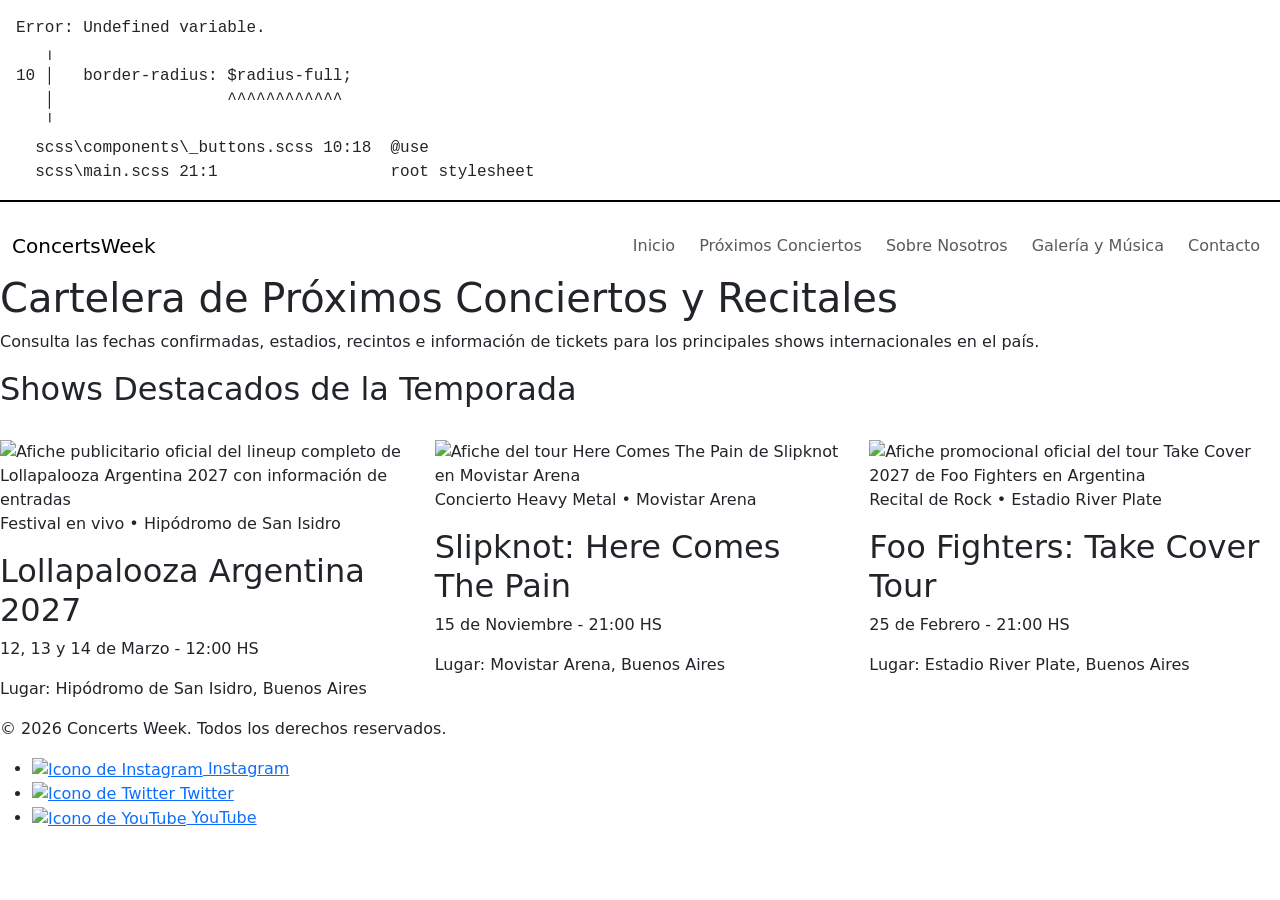
==== pages/conciertos.html @ 6362704b "feat: optimize on-page seo, meta descriptions, image alt tags and wcag accessibility attributes" ====
<!DOCTYPE html>
<html lang="es">

<head>
    <meta charset="UTF-8">
    <meta name="viewport" content="width=device-width, initial-scale=1.0">
    <!-- SEO On-Page: Title específico para la sección de cartelera -->
    <title>Próximos Conciertos y Cartelera de Recitales | Concerts Week</title>
    <!-- SEO On-Page: Meta Description -->
    <meta name="description"
        content="Explora la cartelera completa de próximos conciertos en Argentina. Encuentra información sobre Lollapalooza 2027, Slipknot en Movistar Arena y Foo Fighters en River Plate.">
    <meta name="robots" content="index, follow">
    <!-- Google Fonts -->
    <link rel="preconnect" href="https://fonts.googleapis.com">
    <link rel="preconnect" href="https://fonts.gstatic.com" crossorigin>
    <link
        href="https://fonts.googleapis.com/css2?family=Inter:wght@300;400;500;600&family=Outfit:wght@600;700;800&display=swap"
        rel="stylesheet">
    <!-- Bootstrap 5 CSS CDN -->
    <link href="https://cdn.jsdelivr.net/npm/bootstrap@5.3.3/dist/css/bootstrap.min.css" rel="stylesheet"
        integrity="sha384-QWTKZyjpPEjISv5WaRU9OFeRpok6YctnYmDr5pNlyT2bRjXh0JMhjY6hW+ALEwIH" crossorigin="anonymous">
    <!-- AOS Animation Library CDN -->
    <link href="https://unpkg.com/aos@2.3.1/dist/aos.css" rel="stylesheet">
    <!-- Estilos CSS Compilados desde SCSS -->
    <link rel="stylesheet" href="../styles/styles.css">
</head>

<body>

    <header>
        <nav class="navbar navbar-expand-lg navbar-custom sticky-top" aria-label="Navegación principal del sitio">
            <div class="container-fluid max-w-7xl">
                <a class="navbar-brand brand-title" href="../index.html" aria-label="Concerts Week - Ir a inicio">
                    Concerts<span class="brand-accent">Week</span>
                </a>
                <button class="navbar-toggler" type="button" data-bs-toggle="collapse" data-bs-target="#navbarMain"
                    aria-controls="navbarMain" aria-expanded="false" aria-label="Abrir menú de navegación">
                    <span class="navbar-toggler-icon"></span>
                </button>
                <div class="collapse navbar-collapse" id="navbarMain">
                    <ul class="navbar-nav ms-auto mb-2 mb-lg-0 gap-2">
                        <li class="nav-item"><a class="nav-link" href="../index.html">Inicio</a></li>
                        <li class="nav-item"><a class="nav-link active-page" href="conciertos.html"
                                aria-current="page">Próximos Conciertos</a></li>
                        <li class="nav-item"><a class="nav-link" href="nosotros.html">Sobre Nosotros</a></li>
                        <li class="nav-item"><a class="nav-link" href="galeria.html">Galería y Música</a></li>
                        <li class="nav-item"><a class="nav-link" href="contacto.html">Contacto</a></li>
                    </ul>
                </div>
            </div>
        </nav>
    </header>

    <main class="main-content">
        <!-- ÚNICO H1 DEL ARCHIVO -->
        <section class="content-section" data-aos="fade-down" data-aos-duration="800">
            <article>
                <h1>Cartelera de Próximos Conciertos y Recitales</h1>
                <p>Consulta las fechas confirmadas, estadios, recintos e información de tickets para los principales
                    shows internacionales en el país.</p>
            </article>
        </section>

        <!-- AFICHES VERTICALES ACCESIBLES EN GRILLA RESPONSIVA -->
        <section class="content-section" data-aos="fade-up" data-aos-duration="800">
            <h2>Shows Destacados de la Temporada</h2>

            <section class="row g-4 mt-1" aria-label="Lista de conciertos destacados">
                <!-- TARJETA 1: LOLLAPALOOZA -->
                <article class="col-12 col-md-4">
                    <section class="card-interactive">
                        <figure class="concert-card-figure">
                            <img src="https://cdn.getcrowder.com/images/9fdb7cf6-443b-4959-95df-837d891ef0a8-banners-lineuplolla27-dfaalineup-640x640-1.jpg#afiche-lollapalooza-lineup-oficial.jpg"
                                referrerpolicy="no-referrer"
                                alt="Afiche publicitario oficial del lineup completo de Lollapalooza Argentina 2027 con información de entradas"
                                class="concert-card-image">
                            <figcaption class="concert-card-caption">Festival en vivo • Hipódromo de San Isidro
                            </figcaption>
                        </figure>
                        <h2>Lollapalooza Argentina 2027</h2>
                        <p class="concert-info">12, 13 y 14 de Marzo - 12:00 HS</p>
                        <p>Lugar: Hipódromo de San Isidro, Buenos Aires</p>
                    </section>
                </article>

                <!-- TARJETA 2: SLIPKNOT -->
                <article class="col-12 col-md-4">
                    <section class="card-interactive">
                        <figure class="concert-card-figure">
                            <img src="https://images.unsplash.com/photo-1516450360452-9312f5e86fc7?w=800#afiche-slipknot-here-comes-the-pain.jpg"
                                alt="Afiche del tour Here Comes The Pain de Slipknot en Movistar Arena"
                                class="concert-card-image">
                            <figcaption class="concert-card-caption">Concierto Heavy Metal • Movistar Arena</figcaption>
                        </figure>
                        <h2>Slipknot: Here Comes The Pain</h2>
                        <p class="concert-info">15 de Noviembre - 21:00 HS</p>
                        <p>Lugar: Movistar Arena, Buenos Aires</p>
                    </section>
                </article>

                <!-- TARJETA 3: FOO FIGHTERS -->
                <article class="col-12 col-md-4">
                    <section class="card-interactive">
                        <figure class="concert-card-figure">
                            <img src="https://images.unsplash.com/photo-1470225620780-dba8ba36b745?w=800#afiche-foo-fighters-take-cover-tour.jpg"
                                alt="Afiche promocional oficial del tour Take Cover 2027 de Foo Fighters en Argentina"
                                class="concert-card-image">
                            <figcaption class="concert-card-caption">Recital de Rock • Estadio River Plate</figcaption>
                        </figure>
                        <h2>Foo Fighters: Take Cover Tour</h2>
                        <p class="concert-info">25 de Febrero - 21:00 HS</p>
                        <p>Lugar: Estadio River Plate, Buenos Aires</p>
                    </section>
                </article>
            </section>
        </section>
    </main>

    <footer class="main-footer">
        <p>&copy; 2026 Concerts Week. Todos los derechos reservados.</p>
        <nav class="footer-nav" aria-label="Enlaces a redes sociales oficiales">
            <ul class="footer-list">
                <li>
                    <a href="https://instagram.com" target="_blank" rel="noopener noreferrer" class="social-link"
                        aria-label="Ir al perfil de Instagram de Concerts Week">
                        <img src="https://cdn-icons-png.flaticon.com/512/174/174855.png" alt="Icono de Instagram"
                            class="social-icon">
                        Instagram
                    </a>
                </li>
                <li>
                    <a href="https://twitter.com" target="_blank" rel="noopener noreferrer" class="social-link"
                        aria-label="Ir a la cuenta de Twitter de Concerts Week">
                        <img src="https://cdn-icons-png.flaticon.com/512/5968/5968958.png" alt="Icono de Twitter"
                            class="social-icon">
                        Twitter
                    </a>
                </li>
                <li>
                    <a href="https://youtube.com" target="_blank" rel="noopener noreferrer" class="social-link"
                        aria-label="Ir al canal de YouTube de Concerts Week">
                        <img src="https://cdn-icons-png.flaticon.com/512/1384/1384060.png" alt="Icono de YouTube"
                            class="social-icon">
                        YouTube
                    </a>
                </li>
            </ul>
        </nav>
    </footer>

    <script src="https://cdn.jsdelivr.net/npm/bootstrap@5.3.3/dist/js/bootstrap.bundle.min.js"
        integrity="sha384-YvpcrYf0tY3lHB60NNkmXc5s9fDVZLESaAA55NDzOxhy9GkcIdslK1eN7N6jIeHz"
        crossorigin="anonymous"></script>
    <script src="https://unpkg.com/aos@2.3.1/dist/aos.js"></script>
    <script>
        AOS.init({ once: true });
    </script>
</body>

</html>
---- styles/styles.css ----
/* Error: Undefined variable.
 *    ,
 * 10 |   border-radius: $radius-full;
 *    |                  ^^^^^^^^^^^^
 *    '
 *   scss\components\_buttons.scss 10:18  @use
 *   scss\main.scss 21:1                  root stylesheet */

body::before {
  font-family: "Source Code Pro", "SF Mono", Monaco, Inconsolata, "Fira Mono",
      "Droid Sans Mono", monospace, monospace;
  white-space: pre;
  display: block;
  padding: 1em;
  margin-bottom: 1em;
  border-bottom: 2px solid black;
  content: "Error: Undefined variable.\a    \2577 \a 10 \2502    border-radius: $radius-full;\d\a    \2502                   ^^^^^^^^^^^^\a    \2575 \a   scss\\components\\_buttons.scss 10:18  @use\a   scss\\main.scss 21:1                  root stylesheet";
}
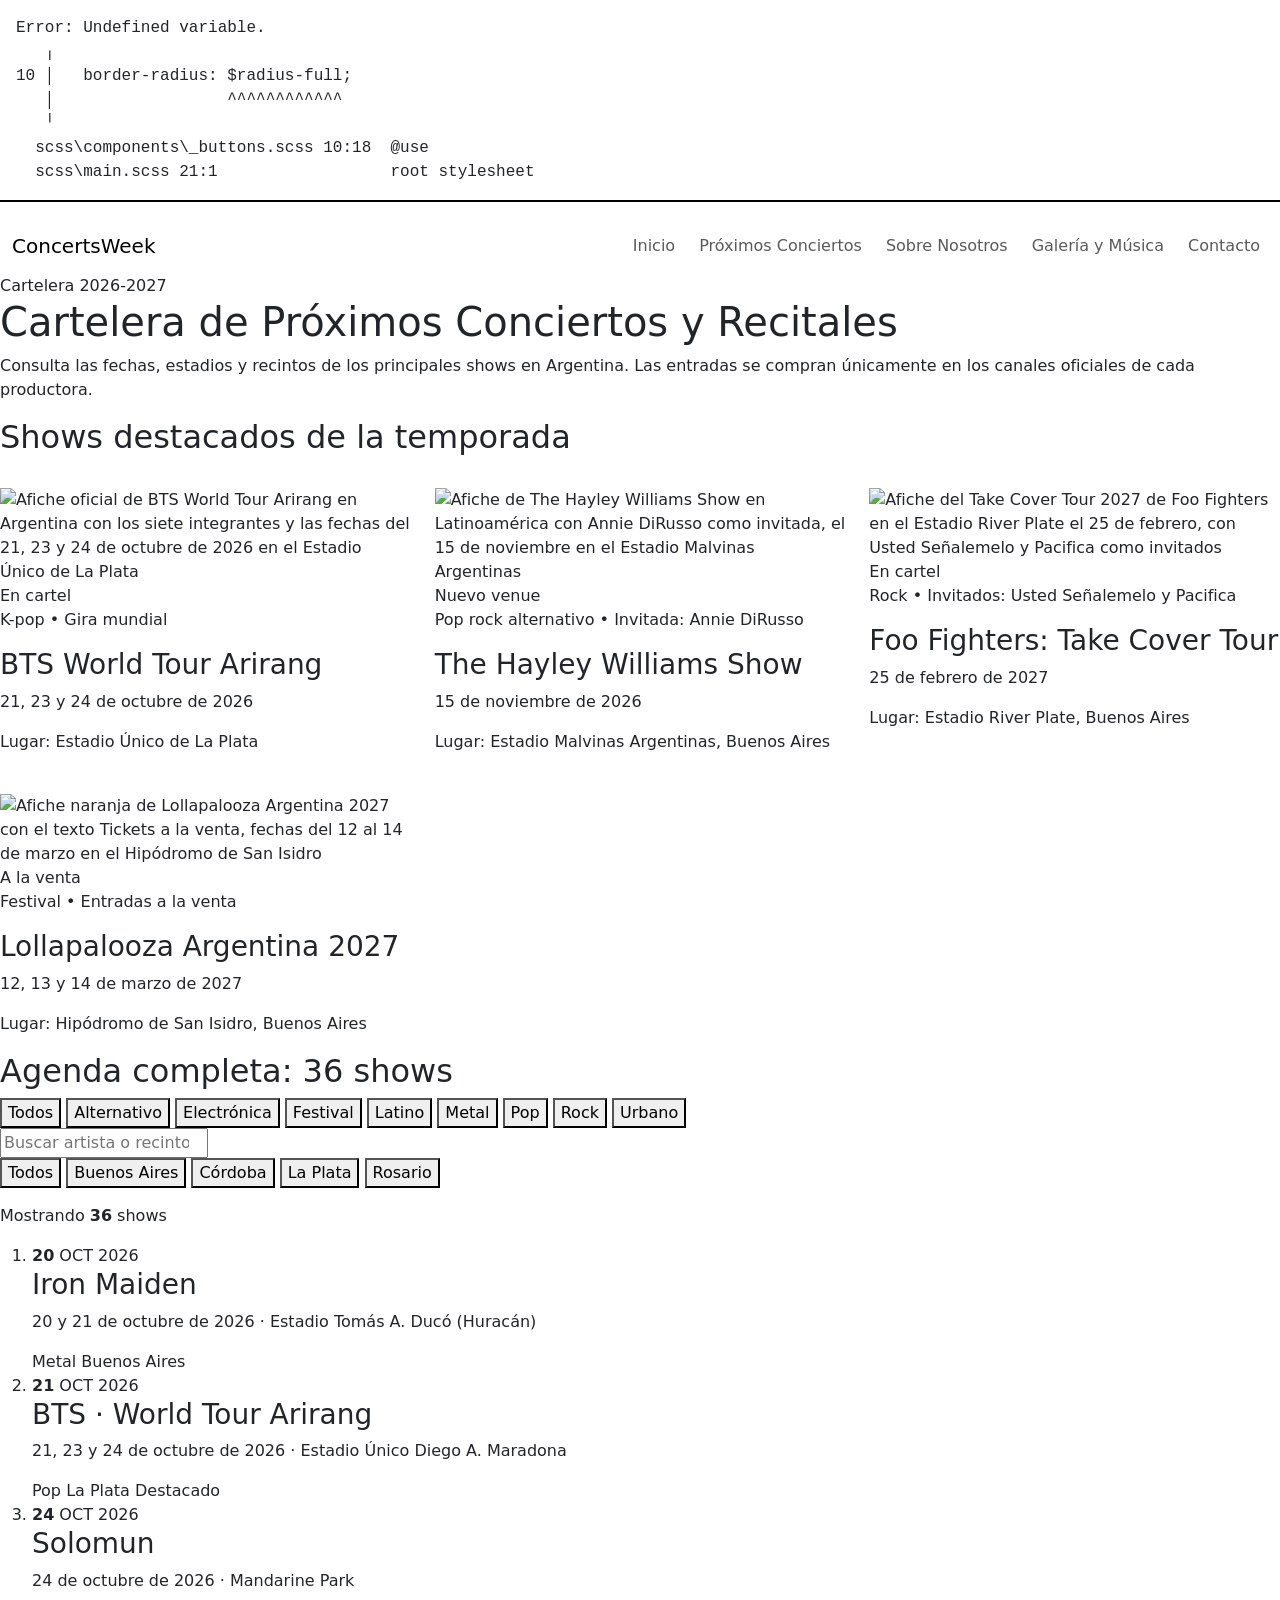
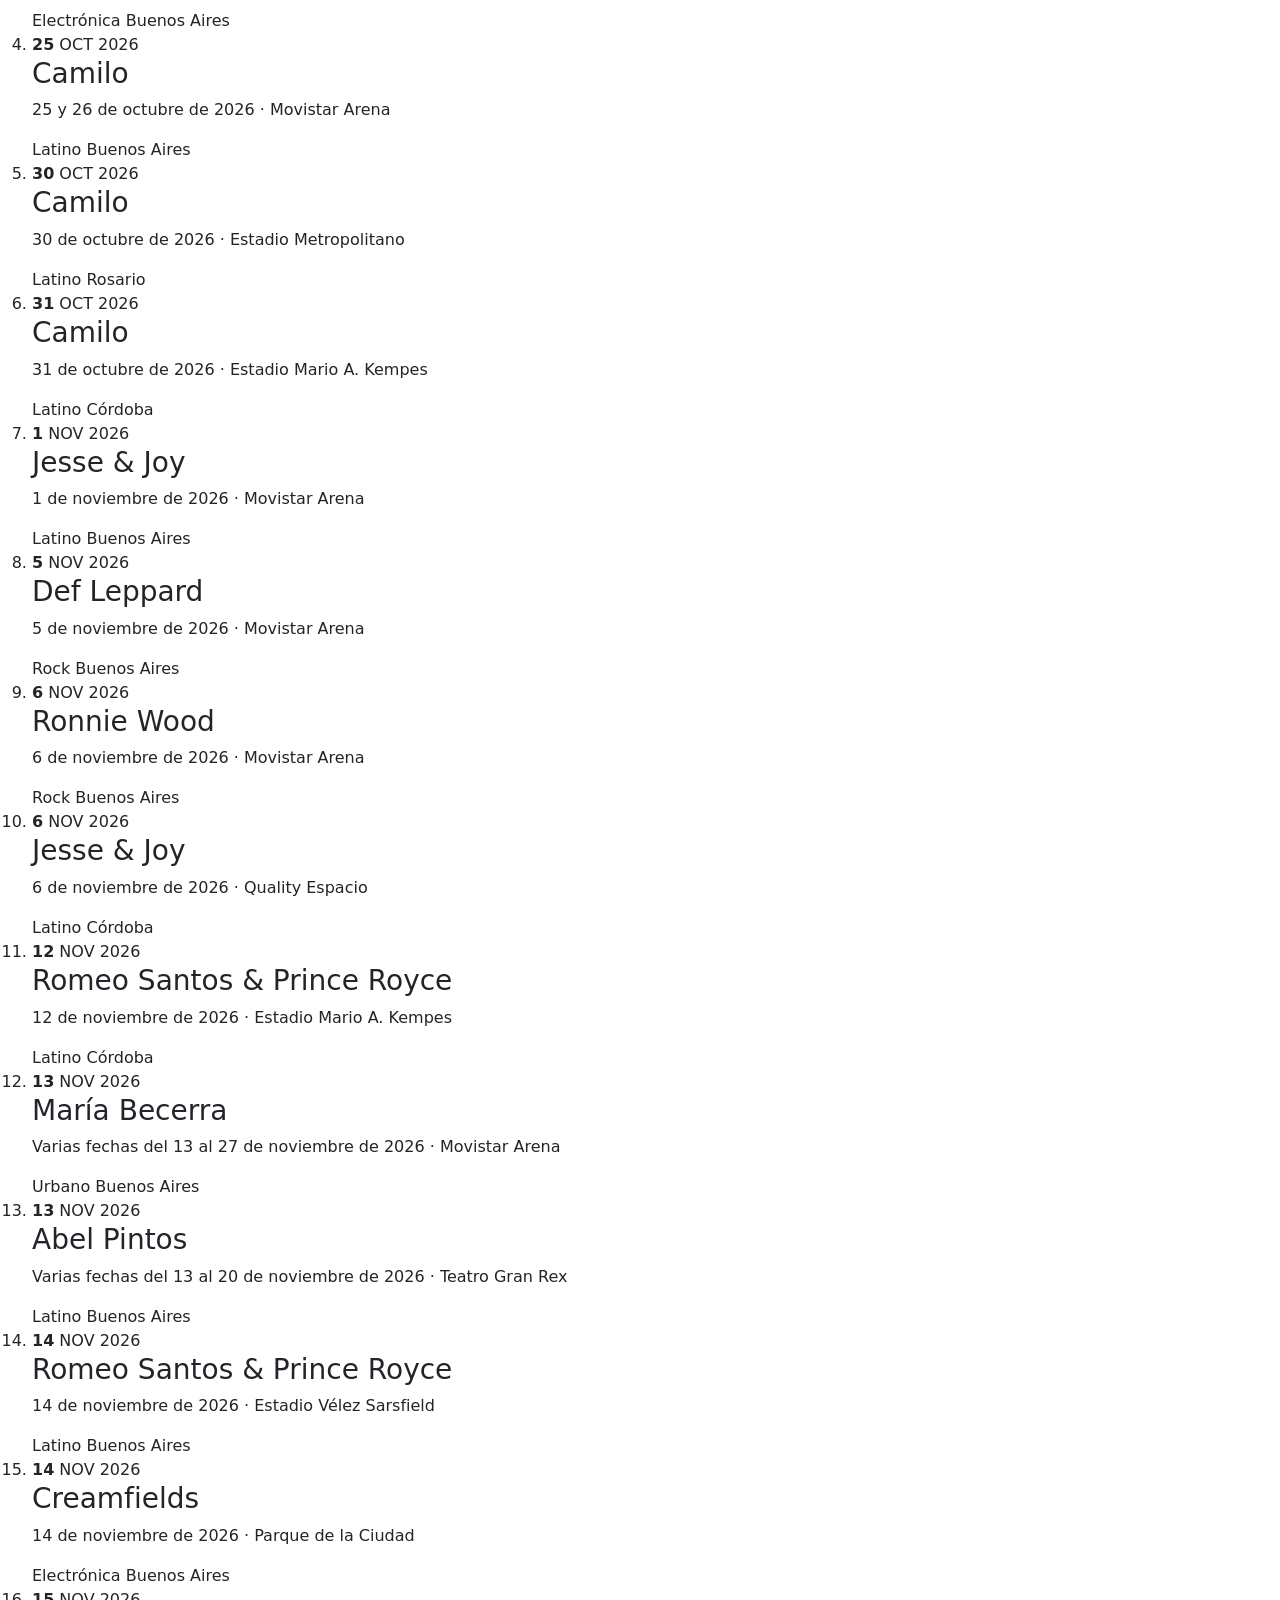
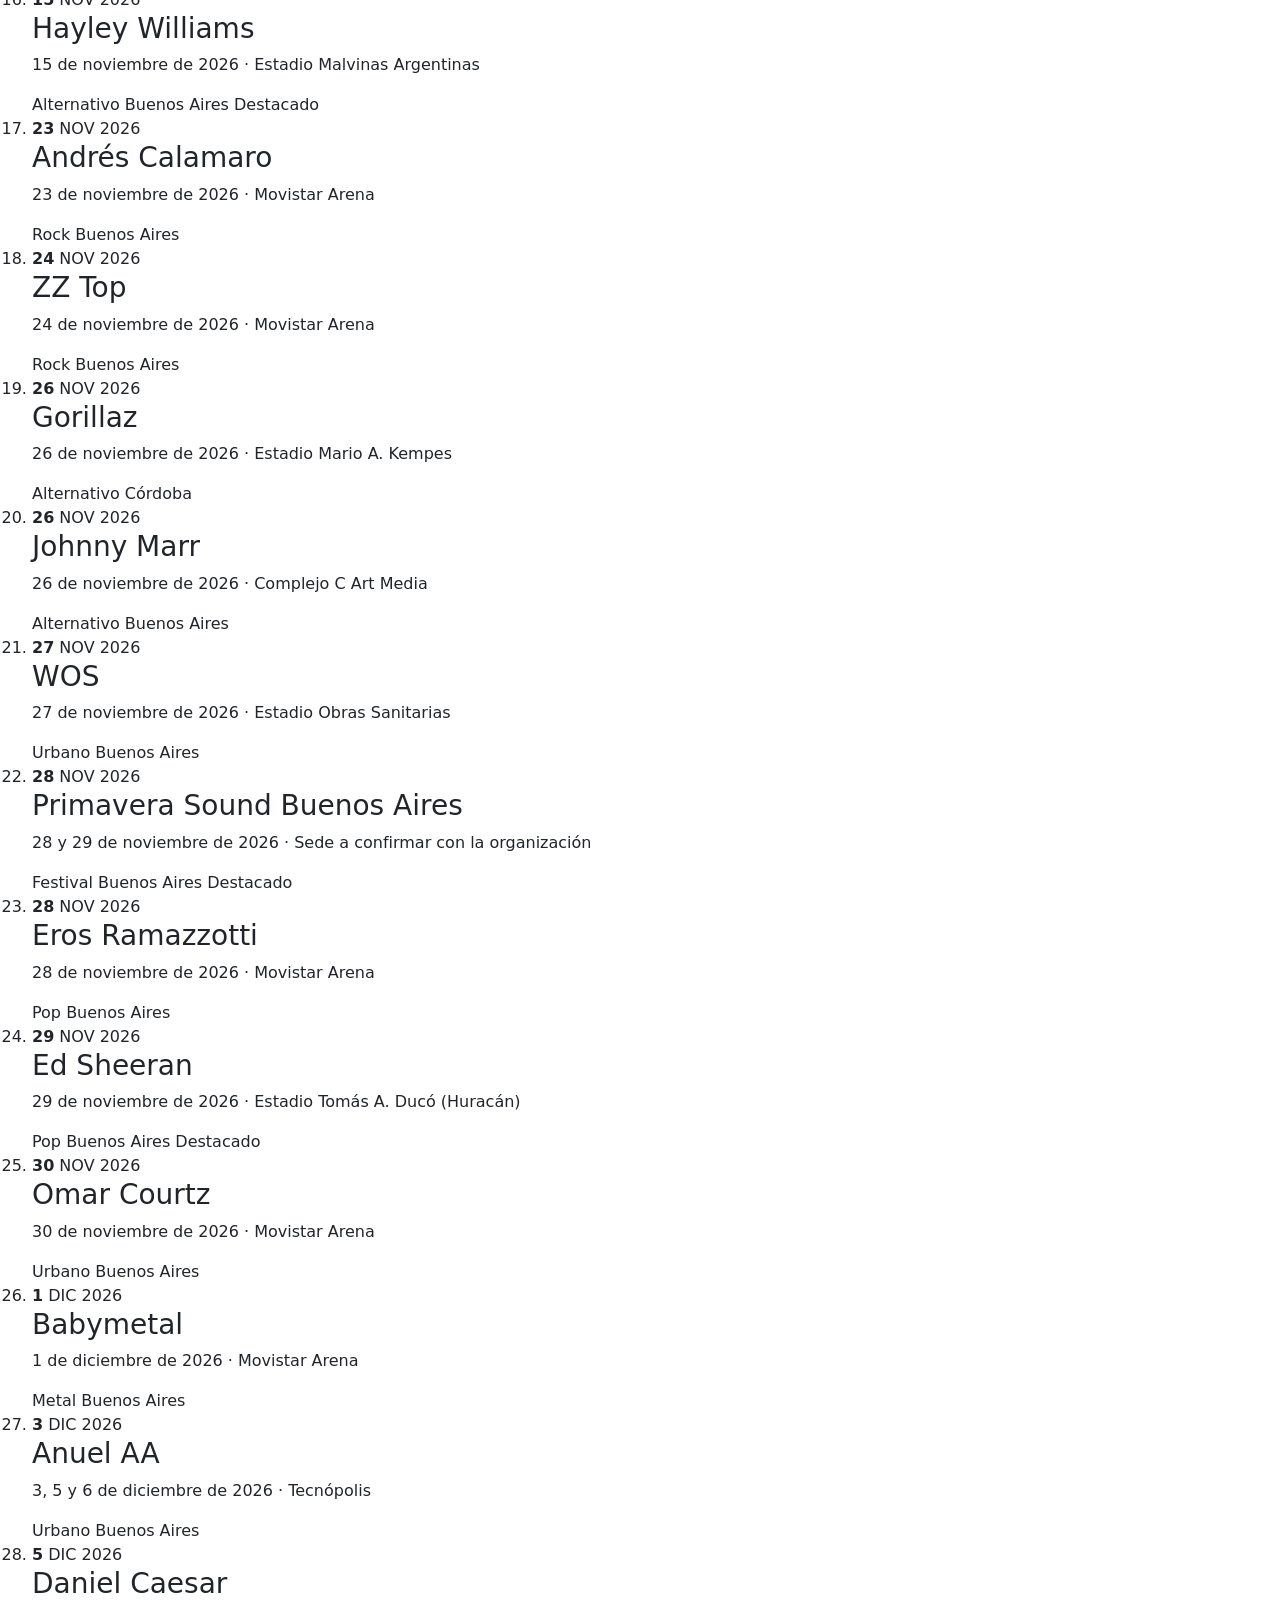
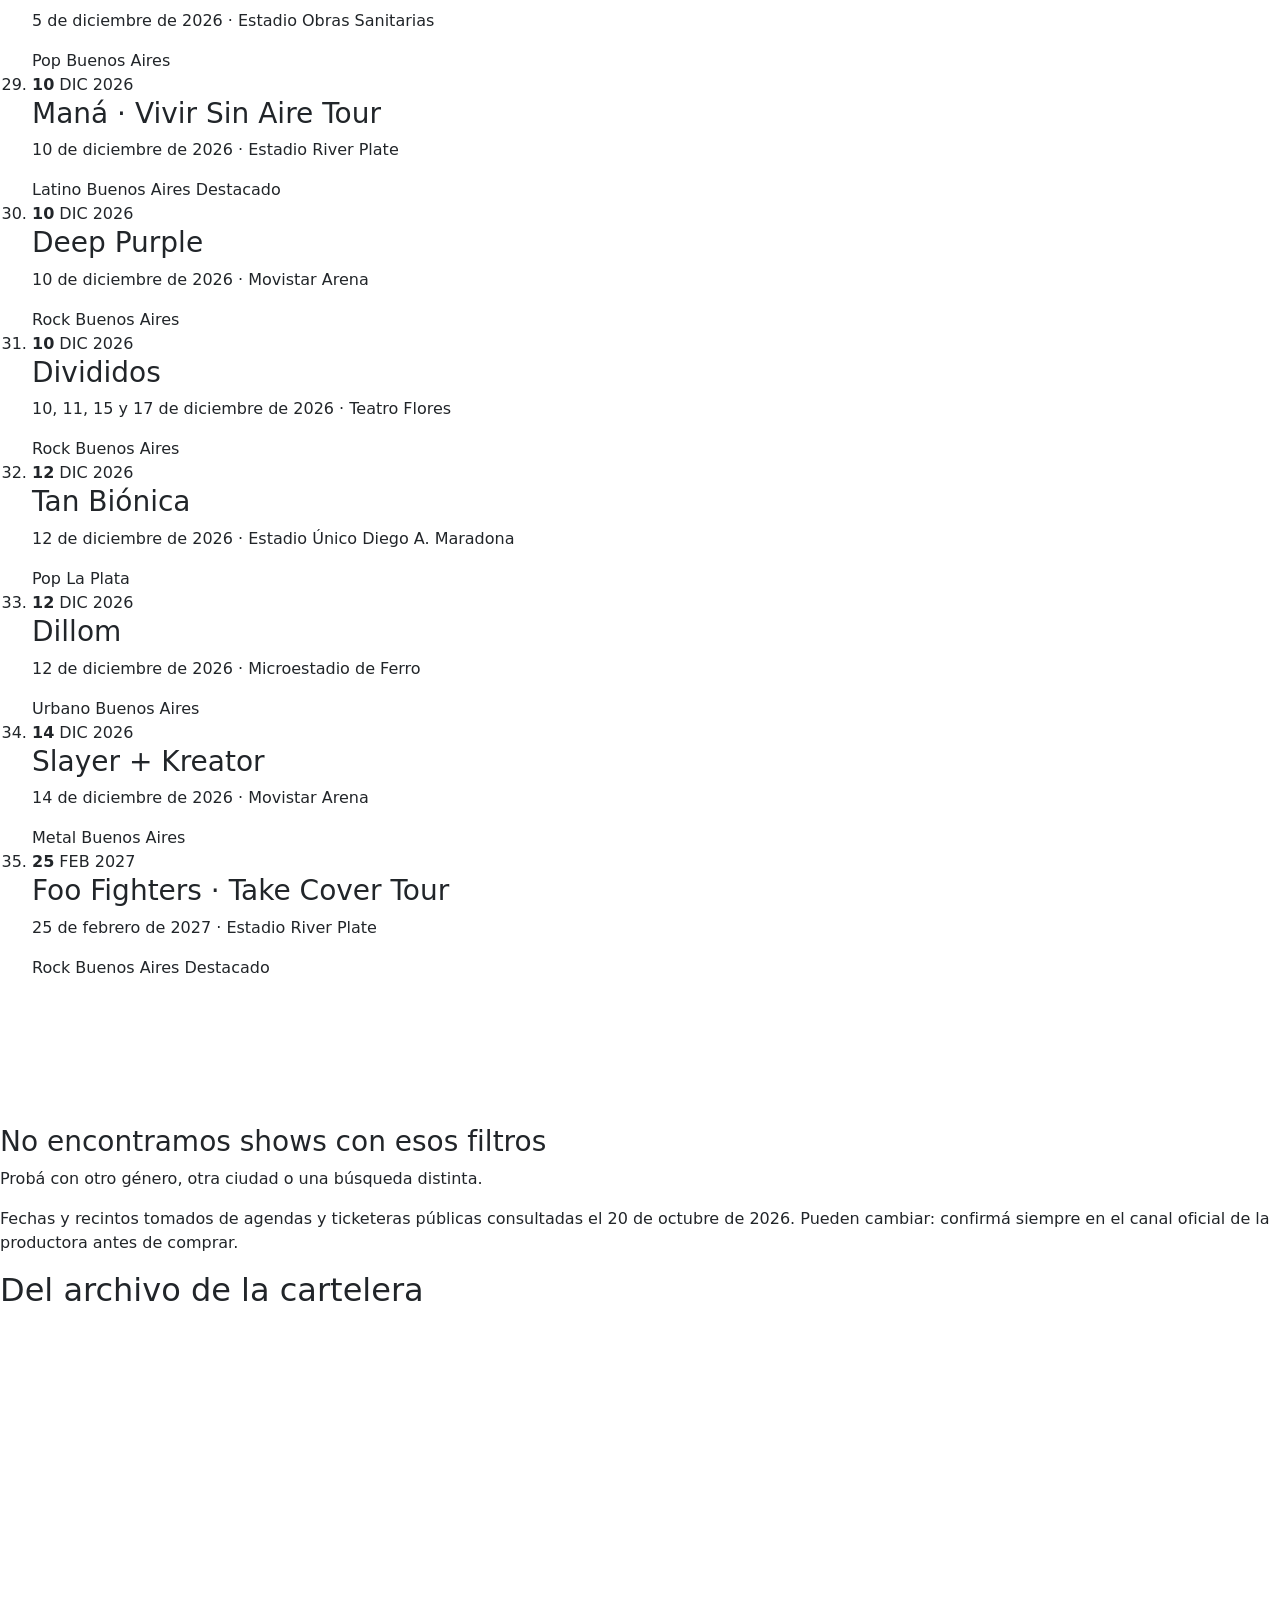
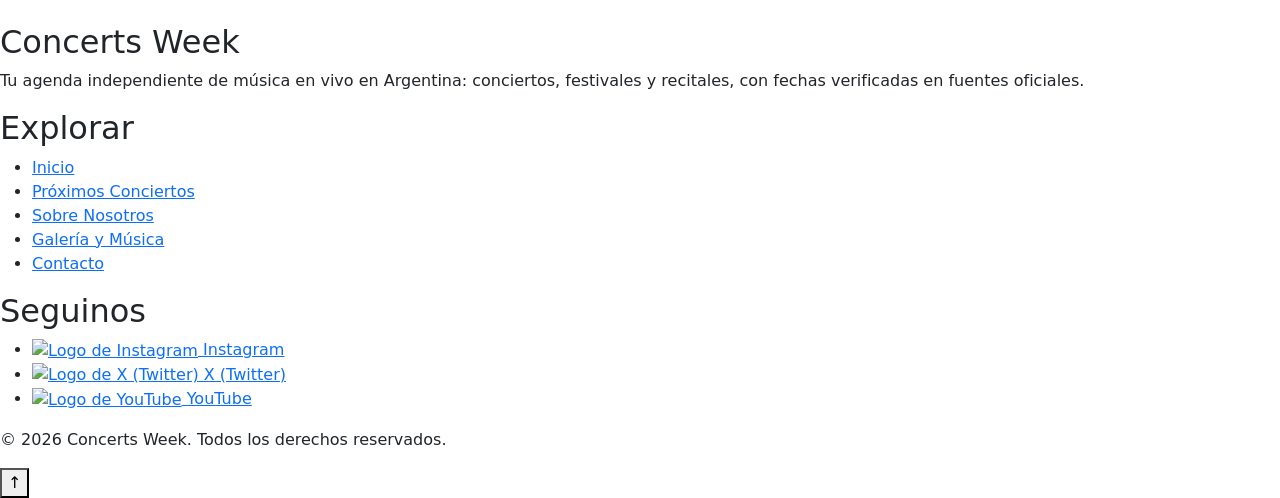
==== commit 497a76a4: "feat: nueva cartelera con 36 shows y filtros, galería por género, sobre nosotros, contacto con sopor" ====
--- a/pages/conciertos.html
+++ b/pages/conciertos.html
@@ -4,157 +4,1286 @@
 <head>
     <meta charset="UTF-8">
     <meta name="viewport" content="width=device-width, initial-scale=1.0">
-    <!-- SEO On-Page: Title específico para la sección de cartelera -->
-    <title>Próximos Conciertos y Cartelera de Recitales | Concerts Week</title>
-    <!-- SEO On-Page: Meta Description -->
-    <meta name="description"
-        content="Explora la cartelera completa de próximos conciertos en Argentina. Encuentra información sobre Lollapalooza 2027, Slipknot en Movistar Arena y Foo Fighters en River Plate.">
+    <!-- SEO on-page: title, description y keywords propios de cada página -->
+    <title>Próximos Conciertos en Argentina 2026-2027 | Concerts Week</title>
+    <meta name="description" content="Agenda con 36 conciertos y festivales en Argentina: Iron Maiden, BTS, Ed Sheeran, Maná, Foo Fighters y Lollapalooza. Filtrá por género y ciudad.">
+    <meta name="keywords" content="próximos conciertos, cartelera Argentina, recitales 2026, conciertos 2027, festivales, estadios, entradas oficiales, Buenos Aires, Córdoba, Rosario, La Plata">
     <meta name="robots" content="index, follow">
+    <meta name="theme-color" content="#000000">
+    <meta property="og:type" content="website">
+    <meta property="og:title" content="Próximos Conciertos en Argentina 2026-2027 | Concerts Week">
+    <meta property="og:description" content="Agenda con 36 conciertos y festivales en Argentina: Iron Maiden, BTS, Ed Sheeran, Maná, Foo Fighters y Lollapalooza. Filtrá por género y ciudad.">
+    <meta property="og:locale" content="es_AR">
+    <link rel="icon" type="image/svg+xml" href="../assets/icons/favicon.svg">
     <!-- Google Fonts -->
     <link rel="preconnect" href="https://fonts.googleapis.com">
     <link rel="preconnect" href="https://fonts.gstatic.com" crossorigin>
-    <link
-        href="https://fonts.googleapis.com/css2?family=Inter:wght@300;400;500;600&family=Outfit:wght@600;700;800&display=swap"
+    <link href="https://fonts.googleapis.com/css2?family=Inter:wght@300;400;500;600&family=Outfit:wght@600;700;800&display=swap"
         rel="stylesheet">
-    <!-- Bootstrap 5 CSS CDN -->
+    <!-- Bootstrap 5 CSS -->
     <link href="https://cdn.jsdelivr.net/npm/bootstrap@5.3.3/dist/css/bootstrap.min.css" rel="stylesheet"
         integrity="sha384-QWTKZyjpPEjISv5WaRU9OFeRpok6YctnYmDr5pNlyT2bRjXh0JMhjY6hW+ALEwIH" crossorigin="anonymous">
-    <!-- AOS Animation Library CDN -->
+    <!-- AOS (animaciones al hacer scroll) -->
     <link href="https://unpkg.com/aos@2.3.1/dist/aos.css" rel="stylesheet">
-    <!-- Estilos CSS Compilados desde SCSS -->
+    <!-- Estilos compilados desde SCSS -->
     <link rel="stylesheet" href="../styles/styles.css">
+    <script type="application/ld+json">
+        {
+         "@context": "https://schema.org",
+         "@graph": [
+          {
+           "@type": "MusicEvent",
+           "name": "Iron Maiden",
+           "startDate": "2026-10-20",
+           "location": {
+            "@type": "Place",
+            "name": "Estadio Tomás A. Ducó (Huracán)",
+            "address": {
+             "@type": "PostalAddress",
+             "addressLocality": "Buenos Aires",
+             "addressCountry": "AR"
+            }
+           }
+          },
+          {
+           "@type": "MusicEvent",
+           "name": "BTS · World Tour Arirang",
+           "startDate": "2026-10-21",
+           "location": {
+            "@type": "Place",
+            "name": "Estadio Único Diego A. Maradona",
+            "address": {
+             "@type": "PostalAddress",
+             "addressLocality": "La Plata",
+             "addressCountry": "AR"
+            }
+           }
+          },
+          {
+           "@type": "MusicEvent",
+           "name": "Solomun",
+           "startDate": "2026-10-24",
+           "location": {
+            "@type": "Place",
+            "name": "Mandarine Park",
+            "address": {
+             "@type": "PostalAddress",
+             "addressLocality": "Buenos Aires",
+             "addressCountry": "AR"
+            }
+           }
+          },
+          {
+           "@type": "MusicEvent",
+           "name": "Camilo",
+           "startDate": "2026-10-25",
+           "location": {
+            "@type": "Place",
+            "name": "Movistar Arena",
+            "address": {
+             "@type": "PostalAddress",
+             "addressLocality": "Buenos Aires",
+             "addressCountry": "AR"
+            }
+           }
+          },
+          {
+           "@type": "MusicEvent",
+           "name": "Camilo",
+           "startDate": "2026-10-30",
+           "location": {
+            "@type": "Place",
+            "name": "Estadio Metropolitano",
+            "address": {
+             "@type": "PostalAddress",
+             "addressLocality": "Rosario",
+             "addressCountry": "AR"
+            }
+           }
+          },
+          {
+           "@type": "MusicEvent",
+           "name": "Camilo",
+           "startDate": "2026-10-31",
+           "location": {
+            "@type": "Place",
+            "name": "Estadio Mario A. Kempes",
+            "address": {
+             "@type": "PostalAddress",
+             "addressLocality": "Córdoba",
+             "addressCountry": "AR"
+            }
+           }
+          },
+          {
+           "@type": "MusicEvent",
+           "name": "Jesse & Joy",
+           "startDate": "2026-11-01",
+           "location": {
+            "@type": "Place",
+            "name": "Movistar Arena",
+            "address": {
+             "@type": "PostalAddress",
+             "addressLocality": "Buenos Aires",
+             "addressCountry": "AR"
+            }
+           }
+          },
+          {
+           "@type": "MusicEvent",
+           "name": "Def Leppard",
+           "startDate": "2026-11-05",
+           "location": {
+            "@type": "Place",
+            "name": "Movistar Arena",
+            "address": {
+             "@type": "PostalAddress",
+             "addressLocality": "Buenos Aires",
+             "addressCountry": "AR"
+            }
+           }
+          },
+          {
+           "@type": "MusicEvent",
+           "name": "Ronnie Wood",
+           "startDate": "2026-11-06",
+           "location": {
+            "@type": "Place",
+            "name": "Movistar Arena",
+            "address": {
+             "@type": "PostalAddress",
+             "addressLocality": "Buenos Aires",
+             "addressCountry": "AR"
+            }
+           }
+          },
+          {
+           "@type": "MusicEvent",
+           "name": "Jesse & Joy",
+           "startDate": "2026-11-06",
+           "location": {
+            "@type": "Place",
+            "name": "Quality Espacio",
+            "address": {
+             "@type": "PostalAddress",
+             "addressLocality": "Córdoba",
+             "addressCountry": "AR"
+            }
+           }
+          },
+          {
+           "@type": "MusicEvent",
+           "name": "Romeo Santos & Prince Royce",
+           "startDate": "2026-11-12",
+           "location": {
+            "@type": "Place",
+            "name": "Estadio Mario A. Kempes",
+            "address": {
+             "@type": "PostalAddress",
+             "addressLocality": "Córdoba",
+             "addressCountry": "AR"
+            }
+           }
+          },
+          {
+           "@type": "MusicEvent",
+           "name": "María Becerra",
+           "startDate": "2026-11-13",
+           "location": {
+            "@type": "Place",
+            "name": "Movistar Arena",
+            "address": {
+             "@type": "PostalAddress",
+             "addressLocality": "Buenos Aires",
+             "addressCountry": "AR"
+            }
+           }
+          },
+          {
+           "@type": "MusicEvent",
+           "name": "Abel Pintos",
+           "startDate": "2026-11-13",
+           "location": {
+            "@type": "Place",
+            "name": "Teatro Gran Rex",
+            "address": {
+             "@type": "PostalAddress",
+             "addressLocality": "Buenos Aires",
+             "addressCountry": "AR"
+            }
+           }
+          },
+          {
+           "@type": "MusicEvent",
+           "name": "Romeo Santos & Prince Royce",
+           "startDate": "2026-11-14",
+           "location": {
+            "@type": "Place",
+            "name": "Estadio Vélez Sarsfield",
+            "address": {
+             "@type": "PostalAddress",
+             "addressLocality": "Buenos Aires",
+             "addressCountry": "AR"
+            }
+           }
+          },
+          {
+           "@type": "MusicEvent",
+           "name": "Creamfields",
+           "startDate": "2026-11-14",
+           "location": {
+            "@type": "Place",
+            "name": "Parque de la Ciudad",
+            "address": {
+             "@type": "PostalAddress",
+             "addressLocality": "Buenos Aires",
+             "addressCountry": "AR"
+            }
+           }
+          },
+          {
+           "@type": "MusicEvent",
+           "name": "Hayley Williams",
+           "startDate": "2026-11-15",
+           "location": {
+            "@type": "Place",
+            "name": "Estadio Malvinas Argentinas",
+            "address": {
+             "@type": "PostalAddress",
+             "addressLocality": "Buenos Aires",
+             "addressCountry": "AR"
+            }
+           }
+          },
+          {
+           "@type": "MusicEvent",
+           "name": "Andrés Calamaro",
+           "startDate": "2026-11-23",
+           "location": {
+            "@type": "Place",
+            "name": "Movistar Arena",
+            "address": {
+             "@type": "PostalAddress",
+             "addressLocality": "Buenos Aires",
+             "addressCountry": "AR"
+            }
+           }
+          },
+          {
+           "@type": "MusicEvent",
+           "name": "ZZ Top",
+           "startDate": "2026-11-24",
+           "location": {
+            "@type": "Place",
+            "name": "Movistar Arena",
+            "address": {
+             "@type": "PostalAddress",
+             "addressLocality": "Buenos Aires",
+             "addressCountry": "AR"
+            }
+           }
+          },
+          {
+           "@type": "MusicEvent",
+           "name": "Gorillaz",
+           "startDate": "2026-11-26",
+           "location": {
+            "@type": "Place",
+            "name": "Estadio Mario A. Kempes",
+            "address": {
+             "@type": "PostalAddress",
+             "addressLocality": "Córdoba",
+             "addressCountry": "AR"
+            }
+           }
+          },
+          {
+           "@type": "MusicEvent",
+           "name": "Johnny Marr",
+           "startDate": "2026-11-26",
+           "location": {
+            "@type": "Place",
+            "name": "Complejo C Art Media",
+            "address": {
+             "@type": "PostalAddress",
+             "addressLocality": "Buenos Aires",
+             "addressCountry": "AR"
+            }
+           }
+          },
+          {
+           "@type": "MusicEvent",
+           "name": "WOS",
+           "startDate": "2026-11-27",
+           "location": {
+            "@type": "Place",
+            "name": "Estadio Obras Sanitarias",
+            "address": {
+             "@type": "PostalAddress",
+             "addressLocality": "Buenos Aires",
+             "addressCountry": "AR"
+            }
+           }
+          },
+          {
+           "@type": "MusicEvent",
+           "name": "Primavera Sound Buenos Aires",
+           "startDate": "2026-11-28",
+           "location": {
+            "@type": "Place",
+            "name": "Sede a confirmar con la organización",
+            "address": {
+             "@type": "PostalAddress",
+             "addressLocality": "Buenos Aires",
+             "addressCountry": "AR"
+            }
+           }
+          },
+          {
+           "@type": "MusicEvent",
+           "name": "Eros Ramazzotti",
+           "startDate": "2026-11-28",
+           "location": {
+            "@type": "Place",
+            "name": "Movistar Arena",
+            "address": {
+             "@type": "PostalAddress",
+             "addressLocality": "Buenos Aires",
+             "addressCountry": "AR"
+            }
+           }
+          },
+          {
+           "@type": "MusicEvent",
+           "name": "Ed Sheeran",
+           "startDate": "2026-11-29",
+           "location": {
+            "@type": "Place",
+            "name": "Estadio Tomás A. Ducó (Huracán)",
+            "address": {
+             "@type": "PostalAddress",
+             "addressLocality": "Buenos Aires",
+             "addressCountry": "AR"
+            }
+           }
+          },
+          {
+           "@type": "MusicEvent",
+           "name": "Omar Courtz",
+           "startDate": "2026-11-30",
+           "location": {
+            "@type": "Place",
+            "name": "Movistar Arena",
+            "address": {
+             "@type": "PostalAddress",
+             "addressLocality": "Buenos Aires",
+             "addressCountry": "AR"
+            }
+           }
+          },
+          {
+           "@type": "MusicEvent",
+           "name": "Babymetal",
+           "startDate": "2026-12-01",
+           "location": {
+            "@type": "Place",
+            "name": "Movistar Arena",
+            "address": {
+             "@type": "PostalAddress",
+             "addressLocality": "Buenos Aires",
+             "addressCountry": "AR"
+            }
+           }
+          },
+          {
+           "@type": "MusicEvent",
+           "name": "Anuel AA",
+           "startDate": "2026-12-03",
+           "location": {
+            "@type": "Place",
+            "name": "Tecnópolis",
+            "address": {
+             "@type": "PostalAddress",
+             "addressLocality": "Buenos Aires",
+             "addressCountry": "AR"
+            }
+           }
+          },
+          {
+           "@type": "MusicEvent",
+           "name": "Daniel Caesar",
+           "startDate": "2026-12-05",
+           "location": {
+            "@type": "Place",
+            "name": "Estadio Obras Sanitarias",
+            "address": {
+             "@type": "PostalAddress",
+             "addressLocality": "Buenos Aires",
+             "addressCountry": "AR"
+            }
+           }
+          },
+          {
+           "@type": "MusicEvent",
+           "name": "Maná · Vivir Sin Aire Tour",
+           "startDate": "2026-12-10",
+           "location": {
+            "@type": "Place",
+            "name": "Estadio River Plate",
+            "address": {
+             "@type": "PostalAddress",
+             "addressLocality": "Buenos Aires",
+             "addressCountry": "AR"
+            }
+           }
+          },
+          {
+           "@type": "MusicEvent",
+           "name": "Deep Purple",
+           "startDate": "2026-12-10",
+           "location": {
+            "@type": "Place",
+            "name": "Movistar Arena",
+            "address": {
+             "@type": "PostalAddress",
+             "addressLocality": "Buenos Aires",
+             "addressCountry": "AR"
+            }
+           }
+          },
+          {
+           "@type": "MusicEvent",
+           "name": "Divididos",
+           "startDate": "2026-12-10",
+           "location": {
+            "@type": "Place",
+            "name": "Teatro Flores",
+            "address": {
+             "@type": "PostalAddress",
+             "addressLocality": "Buenos Aires",
+             "addressCountry": "AR"
+            }
+           }
+          },
+          {
+           "@type": "MusicEvent",
+           "name": "Tan Biónica",
+           "startDate": "2026-12-12",
+           "location": {
+            "@type": "Place",
+            "name": "Estadio Único Diego A. Maradona",
+            "address": {
+             "@type": "PostalAddress",
+             "addressLocality": "La Plata",
+             "addressCountry": "AR"
+            }
+           }
+          },
+          {
+           "@type": "MusicEvent",
+           "name": "Dillom",
+           "startDate": "2026-12-12",
+           "location": {
+            "@type": "Place",
+            "name": "Microestadio de Ferro",
+            "address": {
+             "@type": "PostalAddress",
+             "addressLocality": "Buenos Aires",
+             "addressCountry": "AR"
+            }
+           }
+          },
+          {
+           "@type": "MusicEvent",
+           "name": "Slayer + Kreator",
+           "startDate": "2026-12-14",
+           "location": {
+            "@type": "Place",
+            "name": "Movistar Arena",
+            "address": {
+             "@type": "PostalAddress",
+             "addressLocality": "Buenos Aires",
+             "addressCountry": "AR"
+            }
+           }
+          },
+          {
+           "@type": "MusicEvent",
+           "name": "Foo Fighters · Take Cover Tour",
+           "startDate": "2027-02-25",
+           "location": {
+            "@type": "Place",
+            "name": "Estadio River Plate",
+            "address": {
+             "@type": "PostalAddress",
+             "addressLocality": "Buenos Aires",
+             "addressCountry": "AR"
+            }
+           }
+          },
+          {
+           "@type": "MusicEvent",
+           "name": "Lollapalooza Argentina 2027",
+           "startDate": "2027-03-12",
+           "location": {
+            "@type": "Place",
+            "name": "Hipódromo de San Isidro",
+            "address": {
+             "@type": "PostalAddress",
+             "addressLocality": "Buenos Aires",
+             "addressCountry": "AR"
+            }
+           }
+          }
+         ]
+        }
+    </script>
 </head>
 
 <body>
 
-    <header>
-        <nav class="navbar navbar-expand-lg navbar-custom sticky-top" aria-label="Navegación principal del sitio">
-            <div class="container-fluid max-w-7xl">
-                <a class="navbar-brand brand-title" href="../index.html" aria-label="Concerts Week - Ir a inicio">
-                    Concerts<span class="brand-accent">Week</span>
+    <header class="site-header">
+        <nav class="navbar navbar-expand-lg navbar-custom" aria-label="Navegación principal del sitio">
+            <div class="container-fluid">
+                <a class="navbar-brand brand-title" href="../index.html" aria-label="Concerts Week - Ir al inicio">
+                    <span class="logo-mark" aria-hidden="true">
+                        <span class="logo-bars"><span></span><span></span><span></span><span></span></span>
+                    </span>
+                    <span>Concerts<span class="brand-accent">Week</span></span>
                 </a>
                 <button class="navbar-toggler" type="button" data-bs-toggle="collapse" data-bs-target="#navbarMain"
                     aria-controls="navbarMain" aria-expanded="false" aria-label="Abrir menú de navegación">
                     <span class="navbar-toggler-icon"></span>
                 </button>
                 <div class="collapse navbar-collapse" id="navbarMain">
-                    <ul class="navbar-nav ms-auto mb-2 mb-lg-0 gap-2">
-                        <li class="nav-item"><a class="nav-link" href="../index.html">Inicio</a></li>
-                        <li class="nav-item"><a class="nav-link active-page" href="conciertos.html"
-                                aria-current="page">Próximos Conciertos</a></li>
-                        <li class="nav-item"><a class="nav-link" href="nosotros.html">Sobre Nosotros</a></li>
-                        <li class="nav-item"><a class="nav-link" href="galeria.html">Galería y Música</a></li>
-                        <li class="nav-item"><a class="nav-link" href="contacto.html">Contacto</a></li>
+                    <ul class="navbar-nav ms-auto mb-2 mb-lg-0 gap-lg-2">
+                        <li class="nav-item">
+                            <a class="nav-link" href="../index.html">Inicio</a>
+                        </li>
+                        <li class="nav-item">
+                            <a class="nav-link active-page" href="conciertos.html" aria-current="page">Próximos Conciertos</a>
+                        </li>
+                        <li class="nav-item">
+                            <a class="nav-link" href="nosotros.html">Sobre Nosotros</a>
+                        </li>
+                        <li class="nav-item">
+                            <a class="nav-link" href="galeria.html">Galería y Música</a>
+                        </li>
+                        <li class="nav-item">
+                            <a class="nav-link" href="contacto.html">Contacto</a>
+                        </li>
                     </ul>
                 </div>
             </div>
         </nav>
+        <div class="scroll-progress" aria-hidden="true"></div>
     </header>
 
     <main class="main-content">
-        <!-- ÚNICO H1 DEL ARCHIVO -->
-        <section class="content-section" data-aos="fade-down" data-aos-duration="800">
-            <article>
-                <h1>Cartelera de Próximos Conciertos y Recitales</h1>
-                <p>Consulta las fechas confirmadas, estadios, recintos e información de tickets para los principales
-                    shows internacionales en el país.</p>
-            </article>
+        <section class="page-hero" data-aos="fade-down">
+            <span class="eyebrow">Cartelera 2026-2027</span>
+            <h1>Cartelera de Próximos Conciertos y Recitales</h1>
+            <p class="lead-text">Consulta las fechas, estadios y recintos de los principales shows en Argentina. Las entradas se compran únicamente en los canales oficiales de cada productora.</p>
         </section>
 
-        <!-- AFICHES VERTICALES ACCESIBLES EN GRILLA RESPONSIVA -->
-        <section class="content-section" data-aos="fade-up" data-aos-duration="800">
-            <h2>Shows Destacados de la Temporada</h2>
+        <div class="page-container">
+            <section class="content-section" aria-labelledby="proximos-titulo">
+                <h2 id="proximos-titulo">Shows destacados de la temporada</h2>
+                <div class="row g-4 mt-1">
+                    <div class="col-12 col-md-6 col-lg-4" data-aos="fade-up" data-aos-delay="0">
+                        <article class="card-interactive">
+                            <figure class="concert-card-figure">
+                                <img src="../assets/img/poster-bts-arirang.webp" alt="Afiche oficial de BTS World Tour Arirang en Argentina con los siete integrantes y las fechas del 21, 23 y 24 de octubre de 2026 en el Estadio Único de La Plata" class="concert-card-image" width="640" height="640" loading="lazy">
+                                <span class="badge-status">En cartel</span>
+                                <figcaption class="concert-card-caption">K-pop • Gira mundial</figcaption>
+                            </figure>
+                            <h3>BTS World Tour Arirang</h3>
+                            <p class="concert-info">21, 23 y 24 de octubre de 2026</p>
+                            <p>Lugar: Estadio Único de La Plata</p>
+                        </article>
+                    </div>
+                    <div class="col-12 col-md-6 col-lg-4" data-aos="fade-up" data-aos-delay="100">
+                        <article class="card-interactive">
+                            <figure class="concert-card-figure">
+                                <img src="../assets/img/poster-hayley-williams.webp" alt="Afiche de The Hayley Williams Show en Latinoamérica con Annie DiRusso como invitada, el 15 de noviembre en el Estadio Malvinas Argentinas" class="concert-card-image" width="640" height="640" loading="lazy">
+                                <span class="badge-status">Nuevo venue</span>
+                                <figcaption class="concert-card-caption">Pop rock alternativo • Invitada: Annie DiRusso</figcaption>
+                            </figure>
+                            <h3>The Hayley Williams Show</h3>
+                            <p class="concert-info">15 de noviembre de 2026</p>
+                            <p>Lugar: Estadio Malvinas Argentinas, Buenos Aires</p>
+                        </article>
+                    </div>
+                    <div class="col-12 col-md-6 col-lg-4" data-aos="fade-up" data-aos-delay="200">
+                        <article class="card-interactive">
+                            <figure class="concert-card-figure">
+                                <img src="../assets/img/poster-foo-fighters-take-cover.webp" alt="Afiche del Take Cover Tour 2027 de Foo Fighters en el Estadio River Plate el 25 de febrero, con Usted Señalemelo y Pacifica como invitados" class="concert-card-image" width="640" height="640" loading="lazy">
+                                <span class="badge-status">En cartel</span>
+                                <figcaption class="concert-card-caption">Rock • Invitados: Usted Señalemelo y Pacifica</figcaption>
+                            </figure>
+                            <h3>Foo Fighters: Take Cover Tour</h3>
+                            <p class="concert-info">25 de febrero de 2027</p>
+                            <p>Lugar: Estadio River Plate, Buenos Aires</p>
+                        </article>
+                    </div>
+                    <div class="col-12 col-md-6 col-lg-4" data-aos="fade-up" data-aos-delay="300">
+                        <article class="card-interactive">
+                            <figure class="concert-card-figure">
+                                <img src="../assets/img/poster-lollapalooza-2027.webp" alt="Afiche naranja de Lollapalooza Argentina 2027 con el texto Tickets a la venta, fechas del 12 al 14 de marzo en el Hipódromo de San Isidro" class="concert-card-image" width="640" height="640" loading="lazy">
+                                <span class="badge-status">A la venta</span>
+                                <figcaption class="concert-card-caption">Festival • Entradas a la venta</figcaption>
+                            </figure>
+                            <h3>Lollapalooza Argentina 2027</h3>
+                            <p class="concert-info">12, 13 y 14 de marzo de 2027</p>
+                            <p>Lugar: Hipódromo de San Isidro, Buenos Aires</p>
+                        </article>
+                    </div>
+                </div>
+            </section>
 
-            <section class="row g-4 mt-1" aria-label="Lista de conciertos destacados">
-                <!-- TARJETA 1: LOLLAPALOOZA -->
-                <article class="col-12 col-md-4">
-                    <section class="card-interactive">
-                        <figure class="concert-card-figure">
-                            <img src="https://cdn.getcrowder.com/images/9fdb7cf6-443b-4959-95df-837d891ef0a8-banners-lineuplolla27-dfaalineup-640x640-1.jpg#afiche-lollapalooza-lineup-oficial.jpg"
-                                referrerpolicy="no-referrer"
-                                alt="Afiche publicitario oficial del lineup completo de Lollapalooza Argentina 2027 con información de entradas"
-                                class="concert-card-image">
-                            <figcaption class="concert-card-caption">Festival en vivo • Hipódromo de San Isidro
-                            </figcaption>
-                        </figure>
-                        <h2>Lollapalooza Argentina 2027</h2>
-                        <p class="concert-info">12, 13 y 14 de Marzo - 12:00 HS</p>
-                        <p>Lugar: Hipódromo de San Isidro, Buenos Aires</p>
-                    </section>
-                </article>
+            <section class="content-section" aria-labelledby="agenda-titulo">
+                <h2 id="agenda-titulo">Agenda completa: 36 shows</h2>
+                <div class="agenda-toolbar">
+                    <div>
+                        <div class="chip-group" role="group" aria-label="Filtrar por género" data-filter-group="genre">
+                            <button type="button" class="chip is-active" data-value="all" aria-pressed="true">Todos</button>
+                            <button type="button" class="chip" data-value="Alternativo" aria-pressed="false">Alternativo</button>
+                            <button type="button" class="chip" data-value="Electrónica" aria-pressed="false">Electrónica</button>
+                            <button type="button" class="chip" data-value="Festival" aria-pressed="false">Festival</button>
+                            <button type="button" class="chip" data-value="Latino" aria-pressed="false">Latino</button>
+                            <button type="button" class="chip" data-value="Metal" aria-pressed="false">Metal</button>
+                            <button type="button" class="chip" data-value="Pop" aria-pressed="false">Pop</button>
+                            <button type="button" class="chip" data-value="Rock" aria-pressed="false">Rock</button>
+                            <button type="button" class="chip" data-value="Urbano" aria-pressed="false">Urbano</button>
+                        </div>
+                    </div>
+                    <div>
+                        <label for="agenda-search" class="visually-hidden">Buscar artista o recinto</label>
+                        <input type="search" id="agenda-search" class="agenda-search" placeholder="Buscar artista o recinto..." autocomplete="off">
+                    </div>
+                </div>
+                <div class="mb-3">
+                    <div class="chip-group" role="group" aria-label="Filtrar por ciudad" data-filter-group="city">
+                        <button type="button" class="chip is-active" data-value="all" aria-pressed="true">Todos</button>
+                        <button type="button" class="chip" data-value="Buenos Aires" aria-pressed="false">Buenos Aires</button>
+                        <button type="button" class="chip" data-value="Córdoba" aria-pressed="false">Córdoba</button>
+                        <button type="button" class="chip" data-value="La Plata" aria-pressed="false">La Plata</button>
+                        <button type="button" class="chip" data-value="Rosario" aria-pressed="false">Rosario</button>
+                    </div>
+                </div>
+                <p class="agenda-count" aria-live="polite">Mostrando <strong id="agenda-count-number">36</strong> shows</p>
+                <ol class="agenda-list" id="agenda-list">
+                    <li class="agenda-row" data-genre="Metal" data-city="Buenos Aires" data-aos="fade-up">
+                        <time class="agenda-row__date" datetime="2026-10-20">
+                            <strong>20</strong>
+                            <span>OCT 2026</span>
+                        </time>
+                        <div>
+                            <h3 class="agenda-row__title">Iron Maiden</h3>
+                            <p class="concert-info agenda-row__meta">20 y 21 de octubre de 2026 &middot; Estadio Tomás A. Ducó (Huracán)</p>
+                            <div class="agenda-row__tags">
+                                <span class="tag tag--genre">Metal</span>
+                                <span class="tag tag--city">Buenos Aires</span>
+                            </div>
+                        </div>
+                    </li>
+                    <li class="agenda-row" data-genre="Pop" data-city="La Plata" data-aos="fade-up">
+                        <time class="agenda-row__date" datetime="2026-10-21">
+                            <strong>21</strong>
+                            <span>OCT 2026</span>
+                        </time>
+                        <div>
+                            <h3 class="agenda-row__title">BTS · World Tour Arirang</h3>
+                            <p class="concert-info agenda-row__meta">21, 23 y 24 de octubre de 2026 &middot; Estadio Único Diego A. Maradona</p>
+                            <div class="agenda-row__tags">
+                                <span class="tag tag--genre">Pop</span>
+                                <span class="tag tag--city">La Plata</span>
+                                    <span class="tag tag--hot">Destacado</span>
+                            </div>
+                        </div>
+                    </li>
+                    <li class="agenda-row" data-genre="Electrónica" data-city="Buenos Aires" data-aos="fade-up">
+                        <time class="agenda-row__date" datetime="2026-10-24">
+                            <strong>24</strong>
+                            <span>OCT 2026</span>
+                        </time>
+                        <div>
+                            <h3 class="agenda-row__title">Solomun</h3>
+                            <p class="concert-info agenda-row__meta">24 de octubre de 2026 &middot; Mandarine Park</p>
+                            <div class="agenda-row__tags">
+                                <span class="tag tag--genre">Electrónica</span>
+                                <span class="tag tag--city">Buenos Aires</span>
+                            </div>
+                        </div>
+                    </li>
+                    <li class="agenda-row" data-genre="Latino" data-city="Buenos Aires" data-aos="fade-up">
+                        <time class="agenda-row__date" datetime="2026-10-25">
+                            <strong>25</strong>
+                            <span>OCT 2026</span>
+                        </time>
+                        <div>
+                            <h3 class="agenda-row__title">Camilo</h3>
+                            <p class="concert-info agenda-row__meta">25 y 26 de octubre de 2026 &middot; Movistar Arena</p>
+                            <div class="agenda-row__tags">
+                                <span class="tag tag--genre">Latino</span>
+                                <span class="tag tag--city">Buenos Aires</span>
+                            </div>
+                        </div>
+                    </li>
+                    <li class="agenda-row" data-genre="Latino" data-city="Rosario" data-aos="fade-up">
+                        <time class="agenda-row__date" datetime="2026-10-30">
+                            <strong>30</strong>
+                            <span>OCT 2026</span>
+                        </time>
+                        <div>
+                            <h3 class="agenda-row__title">Camilo</h3>
+                            <p class="concert-info agenda-row__meta">30 de octubre de 2026 &middot; Estadio Metropolitano</p>
+                            <div class="agenda-row__tags">
+                                <span class="tag tag--genre">Latino</span>
+                                <span class="tag tag--city">Rosario</span>
+                            </div>
+                        </div>
+                    </li>
+                    <li class="agenda-row" data-genre="Latino" data-city="Córdoba" data-aos="fade-up">
+                        <time class="agenda-row__date" datetime="2026-10-31">
+                            <strong>31</strong>
+                            <span>OCT 2026</span>
+                        </time>
+                        <div>
+                            <h3 class="agenda-row__title">Camilo</h3>
+                            <p class="concert-info agenda-row__meta">31 de octubre de 2026 &middot; Estadio Mario A. Kempes</p>
+                            <div class="agenda-row__tags">
+                                <span class="tag tag--genre">Latino</span>
+                                <span class="tag tag--city">Córdoba</span>
+                            </div>
+                        </div>
+                    </li>
+                    <li class="agenda-row" data-genre="Latino" data-city="Buenos Aires" data-aos="fade-up">
+                        <time class="agenda-row__date" datetime="2026-11-01">
+                            <strong>1</strong>
+                            <span>NOV 2026</span>
+                        </time>
+                        <div>
+                            <h3 class="agenda-row__title">Jesse &amp; Joy</h3>
+                            <p class="concert-info agenda-row__meta">1 de noviembre de 2026 &middot; Movistar Arena</p>
+                            <div class="agenda-row__tags">
+                                <span class="tag tag--genre">Latino</span>
+                                <span class="tag tag--city">Buenos Aires</span>
+                            </div>
+                        </div>
+                    </li>
+                    <li class="agenda-row" data-genre="Rock" data-city="Buenos Aires" data-aos="fade-up">
+                        <time class="agenda-row__date" datetime="2026-11-05">
+                            <strong>5</strong>
+                            <span>NOV 2026</span>
+                        </time>
+                        <div>
+                            <h3 class="agenda-row__title">Def Leppard</h3>
+                            <p class="concert-info agenda-row__meta">5 de noviembre de 2026 &middot; Movistar Arena</p>
+                            <div class="agenda-row__tags">
+                                <span class="tag tag--genre">Rock</span>
+                                <span class="tag tag--city">Buenos Aires</span>
+                            </div>
+                        </div>
+                    </li>
+                    <li class="agenda-row" data-genre="Rock" data-city="Buenos Aires" data-aos="fade-up">
+                        <time class="agenda-row__date" datetime="2026-11-06">
+                            <strong>6</strong>
+                            <span>NOV 2026</span>
+                        </time>
+                        <div>
+                            <h3 class="agenda-row__title">Ronnie Wood</h3>
+                            <p class="concert-info agenda-row__meta">6 de noviembre de 2026 &middot; Movistar Arena</p>
+                            <div class="agenda-row__tags">
+                                <span class="tag tag--genre">Rock</span>
+                                <span class="tag tag--city">Buenos Aires</span>
+                            </div>
+                        </div>
+                    </li>
+                    <li class="agenda-row" data-genre="Latino" data-city="Córdoba" data-aos="fade-up">
+                        <time class="agenda-row__date" datetime="2026-11-06">
+                            <strong>6</strong>
+                            <span>NOV 2026</span>
+                        </time>
+                        <div>
+                            <h3 class="agenda-row__title">Jesse &amp; Joy</h3>
+                            <p class="concert-info agenda-row__meta">6 de noviembre de 2026 &middot; Quality Espacio</p>
+                            <div class="agenda-row__tags">
+                                <span class="tag tag--genre">Latino</span>
+                                <span class="tag tag--city">Córdoba</span>
+                            </div>
+                        </div>
+                    </li>
+                    <li class="agenda-row" data-genre="Latino" data-city="Córdoba" data-aos="fade-up">
+                        <time class="agenda-row__date" datetime="2026-11-12">
+                            <strong>12</strong>
+                            <span>NOV 2026</span>
+                        </time>
+                        <div>
+                            <h3 class="agenda-row__title">Romeo Santos &amp; Prince Royce</h3>
+                            <p class="concert-info agenda-row__meta">12 de noviembre de 2026 &middot; Estadio Mario A. Kempes</p>
+                            <div class="agenda-row__tags">
+                                <span class="tag tag--genre">Latino</span>
+                                <span class="tag tag--city">Córdoba</span>
+                            </div>
+                        </div>
+                    </li>
+                    <li class="agenda-row" data-genre="Urbano" data-city="Buenos Aires" data-aos="fade-up">
+                        <time class="agenda-row__date" datetime="2026-11-13">
+                            <strong>13</strong>
+                            <span>NOV 2026</span>
+                        </time>
+                        <div>
+                            <h3 class="agenda-row__title">María Becerra</h3>
+                            <p class="concert-info agenda-row__meta">Varias fechas del 13 al 27 de noviembre de 2026 &middot; Movistar Arena</p>
+                            <div class="agenda-row__tags">
+                                <span class="tag tag--genre">Urbano</span>
+                                <span class="tag tag--city">Buenos Aires</span>
+                            </div>
+                        </div>
+                    </li>
+                    <li class="agenda-row" data-genre="Latino" data-city="Buenos Aires" data-aos="fade-up">
+                        <time class="agenda-row__date" datetime="2026-11-13">
+                            <strong>13</strong>
+                            <span>NOV 2026</span>
+                        </time>
+                        <div>
+                            <h3 class="agenda-row__title">Abel Pintos</h3>
+                            <p class="concert-info agenda-row__meta">Varias fechas del 13 al 20 de noviembre de 2026 &middot; Teatro Gran Rex</p>
+                            <div class="agenda-row__tags">
+                                <span class="tag tag--genre">Latino</span>
+                                <span class="tag tag--city">Buenos Aires</span>
+                            </div>
+                        </div>
+                    </li>
+                    <li class="agenda-row" data-genre="Latino" data-city="Buenos Aires" data-aos="fade-up">
+                        <time class="agenda-row__date" datetime="2026-11-14">
+                            <strong>14</strong>
+                            <span>NOV 2026</span>
+                        </time>
+                        <div>
+                            <h3 class="agenda-row__title">Romeo Santos &amp; Prince Royce</h3>
+                            <p class="concert-info agenda-row__meta">14 de noviembre de 2026 &middot; Estadio Vélez Sarsfield</p>
+                            <div class="agenda-row__tags">
+                                <span class="tag tag--genre">Latino</span>
+                                <span class="tag tag--city">Buenos Aires</span>
+                            </div>
+                        </div>
+                    </li>
+                    <li class="agenda-row" data-genre="Electrónica" data-city="Buenos Aires" data-aos="fade-up">
+                        <time class="agenda-row__date" datetime="2026-11-14">
+                            <strong>14</strong>
+                            <span>NOV 2026</span>
+                        </time>
+                        <div>
+                            <h3 class="agenda-row__title">Creamfields</h3>
+                            <p class="concert-info agenda-row__meta">14 de noviembre de 2026 &middot; Parque de la Ciudad</p>
+                            <div class="agenda-row__tags">
+                                <span class="tag tag--genre">Electrónica</span>
+                                <span class="tag tag--city">Buenos Aires</span>
+                            </div>
+                        </div>
+                    </li>
+                    <li class="agenda-row" data-genre="Alternativo" data-city="Buenos Aires" data-aos="fade-up">
+                        <time class="agenda-row__date" datetime="2026-11-15">
+                            <strong>15</strong>
+                            <span>NOV 2026</span>
+                        </time>
+                        <div>
+                            <h3 class="agenda-row__title">Hayley Williams</h3>
+                            <p class="concert-info agenda-row__meta">15 de noviembre de 2026 &middot; Estadio Malvinas Argentinas</p>
+                            <div class="agenda-row__tags">
+                                <span class="tag tag--genre">Alternativo</span>
+                                <span class="tag tag--city">Buenos Aires</span>
+                                    <span class="tag tag--hot">Destacado</span>
+                            </div>
+                        </div>
+                    </li>
+                    <li class="agenda-row" data-genre="Rock" data-city="Buenos Aires" data-aos="fade-up">
+                        <time class="agenda-row__date" datetime="2026-11-23">
+                            <strong>23</strong>
+                            <span>NOV 2026</span>
+                        </time>
+                        <div>
+                            <h3 class="agenda-row__title">Andrés Calamaro</h3>
+                            <p class="concert-info agenda-row__meta">23 de noviembre de 2026 &middot; Movistar Arena</p>
+                            <div class="agenda-row__tags">
+                                <span class="tag tag--genre">Rock</span>
+                                <span class="tag tag--city">Buenos Aires</span>
+                            </div>
+                        </div>
+                    </li>
+                    <li class="agenda-row" data-genre="Rock" data-city="Buenos Aires" data-aos="fade-up">
+                        <time class="agenda-row__date" datetime="2026-11-24">
+                            <strong>24</strong>
+                            <span>NOV 2026</span>
+                        </time>
+                        <div>
+                            <h3 class="agenda-row__title">ZZ Top</h3>
+                            <p class="concert-info agenda-row__meta">24 de noviembre de 2026 &middot; Movistar Arena</p>
+                            <div class="agenda-row__tags">
+                                <span class="tag tag--genre">Rock</span>
+                                <span class="tag tag--city">Buenos Aires</span>
+                            </div>
+                        </div>
+                    </li>
+                    <li class="agenda-row" data-genre="Alternativo" data-city="Córdoba" data-aos="fade-up">
+                        <time class="agenda-row__date" datetime="2026-11-26">
+                            <strong>26</strong>
+                            <span>NOV 2026</span>
+                        </time>
+                        <div>
+                            <h3 class="agenda-row__title">Gorillaz</h3>
+                            <p class="concert-info agenda-row__meta">26 de noviembre de 2026 &middot; Estadio Mario A. Kempes</p>
+                            <div class="agenda-row__tags">
+                                <span class="tag tag--genre">Alternativo</span>
+                                <span class="tag tag--city">Córdoba</span>
+                            </div>
+                        </div>
+                    </li>
+                    <li class="agenda-row" data-genre="Alternativo" data-city="Buenos Aires" data-aos="fade-up">
+                        <time class="agenda-row__date" datetime="2026-11-26">
+                            <strong>26</strong>
+                            <span>NOV 2026</span>
+                        </time>
+                        <div>
+                            <h3 class="agenda-row__title">Johnny Marr</h3>
+                            <p class="concert-info agenda-row__meta">26 de noviembre de 2026 &middot; Complejo C Art Media</p>
+                            <div class="agenda-row__tags">
+                                <span class="tag tag--genre">Alternativo</span>
+                                <span class="tag tag--city">Buenos Aires</span>
+                            </div>
+                        </div>
+                    </li>
+                    <li class="agenda-row" data-genre="Urbano" data-city="Buenos Aires" data-aos="fade-up">
+                        <time class="agenda-row__date" datetime="2026-11-27">
+                            <strong>27</strong>
+                            <span>NOV 2026</span>
+                        </time>
+                        <div>
+                            <h3 class="agenda-row__title">WOS</h3>
+                            <p class="concert-info agenda-row__meta">27 de noviembre de 2026 &middot; Estadio Obras Sanitarias</p>
+                            <div class="agenda-row__tags">
+                                <span class="tag tag--genre">Urbano</span>
+                                <span class="tag tag--city">Buenos Aires</span>
+                            </div>
+                        </div>
+                    </li>
+                    <li class="agenda-row" data-genre="Festival" data-city="Buenos Aires" data-aos="fade-up">
+                        <time class="agenda-row__date" datetime="2026-11-28">
+                            <strong>28</strong>
+                            <span>NOV 2026</span>
+                        </time>
+                        <div>
+                            <h3 class="agenda-row__title">Primavera Sound Buenos Aires</h3>
+                            <p class="concert-info agenda-row__meta">28 y 29 de noviembre de 2026 &middot; Sede a confirmar con la organización</p>
+                            <div class="agenda-row__tags">
+                                <span class="tag tag--genre">Festival</span>
+                                <span class="tag tag--city">Buenos Aires</span>
+                                    <span class="tag tag--hot">Destacado</span>
+                            </div>
+                        </div>
+                    </li>
+                    <li class="agenda-row" data-genre="Pop" data-city="Buenos Aires" data-aos="fade-up">
+                        <time class="agenda-row__date" datetime="2026-11-28">
+                            <strong>28</strong>
+                            <span>NOV 2026</span>
+                        </time>
+                        <div>
+                            <h3 class="agenda-row__title">Eros Ramazzotti</h3>
+                            <p class="concert-info agenda-row__meta">28 de noviembre de 2026 &middot; Movistar Arena</p>
+                            <div class="agenda-row__tags">
+                                <span class="tag tag--genre">Pop</span>
+                                <span class="tag tag--city">Buenos Aires</span>
+                            </div>
+                        </div>
+                    </li>
+                    <li class="agenda-row" data-genre="Pop" data-city="Buenos Aires" data-aos="fade-up">
+                        <time class="agenda-row__date" datetime="2026-11-29">
+                            <strong>29</strong>
+                            <span>NOV 2026</span>
+                        </time>
+                        <div>
+                            <h3 class="agenda-row__title">Ed Sheeran</h3>
+                            <p class="concert-info agenda-row__meta">29 de noviembre de 2026 &middot; Estadio Tomás A. Ducó (Huracán)</p>
+                            <div class="agenda-row__tags">
+                                <span class="tag tag--genre">Pop</span>
+                                <span class="tag tag--city">Buenos Aires</span>
+                                    <span class="tag tag--hot">Destacado</span>
+                            </div>
+                        </div>
+                    </li>
+                    <li class="agenda-row" data-genre="Urbano" data-city="Buenos Aires" data-aos="fade-up">
+                        <time class="agenda-row__date" datetime="2026-11-30">
+                            <strong>30</strong>
+                            <span>NOV 2026</span>
+                        </time>
+                        <div>
+                            <h3 class="agenda-row__title">Omar Courtz</h3>
+                            <p class="concert-info agenda-row__meta">30 de noviembre de 2026 &middot; Movistar Arena</p>
+                            <div class="agenda-row__tags">
+                                <span class="tag tag--genre">Urbano</span>
+                                <span class="tag tag--city">Buenos Aires</span>
+                            </div>
+                        </div>
+                    </li>
+                    <li class="agenda-row" data-genre="Metal" data-city="Buenos Aires" data-aos="fade-up">
+                        <time class="agenda-row__date" datetime="2026-12-01">
+                            <strong>1</strong>
+                            <span>DIC 2026</span>
+                        </time>
+                        <div>
+                            <h3 class="agenda-row__title">Babymetal</h3>
+                            <p class="concert-info agenda-row__meta">1 de diciembre de 2026 &middot; Movistar Arena</p>
+                            <div class="agenda-row__tags">
+                                <span class="tag tag--genre">Metal</span>
+                                <span class="tag tag--city">Buenos Aires</span>
+                            </div>
+                        </div>
+                    </li>
+                    <li class="agenda-row" data-genre="Urbano" data-city="Buenos Aires" data-aos="fade-up">
+                        <time class="agenda-row__date" datetime="2026-12-03">
+                            <strong>3</strong>
+                            <span>DIC 2026</span>
+                        </time>
+                        <div>
+                            <h3 class="agenda-row__title">Anuel AA</h3>
+                            <p class="concert-info agenda-row__meta">3, 5 y 6 de diciembre de 2026 &middot; Tecnópolis</p>
+                            <div class="agenda-row__tags">
+                                <span class="tag tag--genre">Urbano</span>
+                                <span class="tag tag--city">Buenos Aires</span>
+                            </div>
+                        </div>
+                    </li>
+                    <li class="agenda-row" data-genre="Pop" data-city="Buenos Aires" data-aos="fade-up">
+                        <time class="agenda-row__date" datetime="2026-12-05">
+                            <strong>5</strong>
+                            <span>DIC 2026</span>
+                        </time>
+                        <div>
+                            <h3 class="agenda-row__title">Daniel Caesar</h3>
+                            <p class="concert-info agenda-row__meta">5 de diciembre de 2026 &middot; Estadio Obras Sanitarias</p>
+                            <div class="agenda-row__tags">
+                                <span class="tag tag--genre">Pop</span>
+                                <span class="tag tag--city">Buenos Aires</span>
+                            </div>
+                        </div>
+                    </li>
+                    <li class="agenda-row" data-genre="Latino" data-city="Buenos Aires" data-aos="fade-up">
+                        <time class="agenda-row__date" datetime="2026-12-10">
+                            <strong>10</strong>
+                            <span>DIC 2026</span>
+                        </time>
+                        <div>
+                            <h3 class="agenda-row__title">Maná · Vivir Sin Aire Tour</h3>
+                            <p class="concert-info agenda-row__meta">10 de diciembre de 2026 &middot; Estadio River Plate</p>
+                            <div class="agenda-row__tags">
+                                <span class="tag tag--genre">Latino</span>
+                                <span class="tag tag--city">Buenos Aires</span>
+                                    <span class="tag tag--hot">Destacado</span>
+                            </div>
+                        </div>
+                    </li>
+                    <li class="agenda-row" data-genre="Rock" data-city="Buenos Aires" data-aos="fade-up">
+                        <time class="agenda-row__date" datetime="2026-12-10">
+                            <strong>10</strong>
+                            <span>DIC 2026</span>
+                        </time>
+                        <div>
+                            <h3 class="agenda-row__title">Deep Purple</h3>
+                            <p class="concert-info agenda-row__meta">10 de diciembre de 2026 &middot; Movistar Arena</p>
+                            <div class="agenda-row__tags">
+                                <span class="tag tag--genre">Rock</span>
+                                <span class="tag tag--city">Buenos Aires</span>
+                            </div>
+                        </div>
+                    </li>
+                    <li class="agenda-row" data-genre="Rock" data-city="Buenos Aires" data-aos="fade-up">
+                        <time class="agenda-row__date" datetime="2026-12-10">
+                            <strong>10</strong>
+                            <span>DIC 2026</span>
+                        </time>
+                        <div>
+                            <h3 class="agenda-row__title">Divididos</h3>
+                            <p class="concert-info agenda-row__meta">10, 11, 15 y 17 de diciembre de 2026 &middot; Teatro Flores</p>
+                            <div class="agenda-row__tags">
+                                <span class="tag tag--genre">Rock</span>
+                                <span class="tag tag--city">Buenos Aires</span>
+                            </div>
+                        </div>
+                    </li>
+                    <li class="agenda-row" data-genre="Pop" data-city="La Plata" data-aos="fade-up">
+                        <time class="agenda-row__date" datetime="2026-12-12">
+                            <strong>12</strong>
+                            <span>DIC 2026</span>
+                        </time>
+                        <div>
+                            <h3 class="agenda-row__title">Tan Biónica</h3>
+                            <p class="concert-info agenda-row__meta">12 de diciembre de 2026 &middot; Estadio Único Diego A. Maradona</p>
+                            <div class="agenda-row__tags">
+                                <span class="tag tag--genre">Pop</span>
+                                <span class="tag tag--city">La Plata</span>
+                            </div>
+                        </div>
+                    </li>
+                    <li class="agenda-row" data-genre="Urbano" data-city="Buenos Aires" data-aos="fade-up">
+                        <time class="agenda-row__date" datetime="2026-12-12">
+                            <strong>12</strong>
+                            <span>DIC 2026</span>
+                        </time>
+                        <div>
+                            <h3 class="agenda-row__title">Dillom</h3>
+                            <p class="concert-info agenda-row__meta">12 de diciembre de 2026 &middot; Microestadio de Ferro</p>
+                            <div class="agenda-row__tags">
+                                <span class="tag tag--genre">Urbano</span>
+                                <span class="tag tag--city">Buenos Aires</span>
+                            </div>
+                        </div>
+                    </li>
+                    <li class="agenda-row" data-genre="Metal" data-city="Buenos Aires" data-aos="fade-up">
+                        <time class="agenda-row__date" datetime="2026-12-14">
+                            <strong>14</strong>
+                            <span>DIC 2026</span>
+                        </time>
+                        <div>
+                            <h3 class="agenda-row__title">Slayer + Kreator</h3>
+                            <p class="concert-info agenda-row__meta">14 de diciembre de 2026 &middot; Movistar Arena</p>
+                            <div class="agenda-row__tags">
+                                <span class="tag tag--genre">Metal</span>
+                                <span class="tag tag--city">Buenos Aires</span>
+                            </div>
+                        </div>
+                    </li>
+                    <li class="agenda-row" data-genre="Rock" data-city="Buenos Aires" data-aos="fade-up">
+                        <time class="agenda-row__date" datetime="2027-02-25">
+                            <strong>25</strong>
+                            <span>FEB 2027</span>
+                        </time>
+                        <div>
+                            <h3 class="agenda-row__title">Foo Fighters · Take Cover Tour</h3>
+                            <p class="concert-info agenda-row__meta">25 de febrero de 2027 &middot; Estadio River Plate</p>
+                            <div class="agenda-row__tags">
+                                <span class="tag tag--genre">Rock</span>
+                                <span class="tag tag--city">Buenos Aires</span>
+                                    <span class="tag tag--hot">Destacado</span>
+                            </div>
+                        </div>
+                    </li>
+                    <li class="agenda-row" data-genre="Festival" data-city="Buenos Aires" data-aos="fade-up">
+                        <time class="agenda-row__date" datetime="2027-03-12">
+                            <strong>12</strong>
+                            <span>MAR 2027</span>
+                        </time>
+                        <div>
+                            <h3 class="agenda-row__title">Lollapalooza Argentina 2027</h3>
+                            <p class="concert-info agenda-row__meta">12, 13 y 14 de marzo de 2027 &middot; Hipódromo de San Isidro</p>
+                            <div class="agenda-row__tags">
+                                <span class="tag tag--genre">Festival</span>
+                                <span class="tag tag--city">Buenos Aires</span>
+                                    <span class="tag tag--hot">Destacado</span>
+                            </div>
+                        </div>
+                    </li>
+                </ol>
+                <div class="agenda-empty" id="agenda-empty">
+                    <h3>No encontramos shows con esos filtros</h3>
+                    <p>Probá con otro género, otra ciudad o una búsqueda distinta.</p>
+                </div>
+                <p class="note-small">Fechas y recintos tomados de agendas y ticketeras públicas consultadas el 20 de octubre de 2026.
+                    Pueden cambiar: confirmá siempre en el canal oficial de la productora antes de comprar.</p>
+            </section>
 
-                <!-- TARJETA 2: SLIPKNOT -->
-                <article class="col-12 col-md-4">
-                    <section class="card-interactive">
-                        <figure class="concert-card-figure">
-                            <img src="https://images.unsplash.com/photo-1516450360452-9312f5e86fc7?w=800#afiche-slipknot-here-comes-the-pain.jpg"
-                                alt="Afiche del tour Here Comes The Pain de Slipknot en Movistar Arena"
-                                class="concert-card-image">
-                            <figcaption class="concert-card-caption">Concierto Heavy Metal • Movistar Arena</figcaption>
-                        </figure>
-                        <h2>Slipknot: Here Comes The Pain</h2>
-                        <p class="concert-info">15 de Noviembre - 21:00 HS</p>
-                        <p>Lugar: Movistar Arena, Buenos Aires</p>
-                    </section>
-                </article>
-
-                <!-- TARJETA 3: FOO FIGHTERS -->
-                <article class="col-12 col-md-4">
-                    <section class="card-interactive">
-                        <figure class="concert-card-figure">
-                            <img src="https://images.unsplash.com/photo-1470225620780-dba8ba36b745?w=800#afiche-foo-fighters-take-cover-tour.jpg"
-                                alt="Afiche promocional oficial del tour Take Cover 2027 de Foo Fighters en Argentina"
-                                class="concert-card-image">
-                            <figcaption class="concert-card-caption">Recital de Rock • Estadio River Plate</figcaption>
-                        </figure>
-                        <h2>Foo Fighters: Take Cover Tour</h2>
-                        <p class="concert-info">25 de Febrero - 21:00 HS</p>
-                        <p>Lugar: Estadio River Plate, Buenos Aires</p>
-                    </section>
-                </article>
+            <section class="content-section" aria-labelledby="archivo-titulo">
+                <h2 id="archivo-titulo">Del archivo de la cartelera</h2>
+                <div class="row g-4 mt-1">
+                    <div class="col-12 col-md-6 col-lg-4" data-aos="fade-up" data-aos-delay="0">
+                        <article class="card-interactive">
+                            <figure class="concert-card-figure">
+                                <img src="../assets/img/poster-oasis-live-25.webp" alt="Afiche de Oasis Live 25 con los hermanos Gallagher, shows del 15 y 16 de noviembre de 2025 en el Estadio River Plate con entradas agotadas" class="concert-card-image" width="640" height="640" loading="lazy">
+                                <span class="badge-status badge-status--soldout">Agotado</span>
+                                <figcaption class="concert-card-caption">Rock británico • Entradas agotadas</figcaption>
+                            </figure>
+                            <h3>Oasis Live ’25</h3>
+                            <p class="concert-info">15 y 16 de noviembre de 2025</p>
+                            <p>Lugar: Estadio River Plate, Buenos Aires</p>
+                        </article>
+                    </div>
+                    <div class="col-12 col-md-6 col-lg-4" data-aos="fade-up" data-aos-delay="100">
+                        <article class="card-interactive">
+                            <figure class="concert-card-figure">
+                                <img src="../assets/img/poster-maroon-5.webp" alt="Afiche anaranjado de Maroon 5 con la banda posando y el aviso de cambio de sede al Movistar Arena el 3 de septiembre" class="concert-card-image" width="640" height="640" loading="lazy">
+                                <span class="badge-status badge-status--past">Cambio de sede</span>
+                                <figcaption class="concert-card-caption">Pop rock • Cambio de sede</figcaption>
+                            </figure>
+                            <h3>Maroon 5</h3>
+                            <p class="concert-info">3 de septiembre</p>
+                            <p>Lugar: Movistar Arena, Buenos Aires</p>
+                        </article>
+                    </div>
+                </div>
             </section>
-        </section>
+        </div>
     </main>
 
     <footer class="main-footer">
-        <p>&copy; 2026 Concerts Week. Todos los derechos reservados.</p>
-        <nav class="footer-nav" aria-label="Enlaces a redes sociales oficiales">
-            <ul class="footer-list">
-                <li>
-                    <a href="https://instagram.com" target="_blank" rel="noopener noreferrer" class="social-link"
-                        aria-label="Ir al perfil de Instagram de Concerts Week">
-                        <img src="https://cdn-icons-png.flaticon.com/512/174/174855.png" alt="Icono de Instagram"
-                            class="social-icon">
-                        Instagram
-                    </a>
-                </li>
-                <li>
-                    <a href="https://twitter.com" target="_blank" rel="noopener noreferrer" class="social-link"
-                        aria-label="Ir a la cuenta de Twitter de Concerts Week">
-                        <img src="https://cdn-icons-png.flaticon.com/512/5968/5968958.png" alt="Icono de Twitter"
-                            class="social-icon">
-                        Twitter
-                    </a>
-                </li>
-                <li>
-                    <a href="https://youtube.com" target="_blank" rel="noopener noreferrer" class="social-link"
-                        aria-label="Ir al canal de YouTube de Concerts Week">
-                        <img src="https://cdn-icons-png.flaticon.com/512/1384/1384060.png" alt="Icono de YouTube"
-                            class="social-icon">
-                        YouTube
-                    </a>
-                </li>
-            </ul>
-        </nav>
+        <div class="footer-inner">
+            <section aria-labelledby="footer-marca">
+                <h2 class="footer-title" id="footer-marca">Concerts Week</h2>
+                <p>Tu agenda independiente de música en vivo en Argentina: conciertos, festivales y recitales, con
+                    fechas verificadas en fuentes oficiales.</p>
+            </section>
+            <nav aria-label="Mapa del sitio">
+                <h2 class="footer-title">Explorar</h2>
+                <ul class="footer-list footer-list--stack">
+                    <li><a href="../index.html">Inicio</a></li>
+                    <li><a href="conciertos.html">Próximos Conciertos</a></li>
+                    <li><a href="nosotros.html">Sobre Nosotros</a></li>
+                    <li><a href="galeria.html">Galería y Música</a></li>
+                    <li><a href="contacto.html">Contacto</a></li>
+                </ul>
+            </nav>
+            <nav aria-label="Redes sociales de Concerts Week">
+                <h2 class="footer-title">Seguinos</h2>
+                <ul class="footer-list">
+                    <li>
+                        <a href="https://instagram.com" target="_blank" rel="noopener noreferrer" class="social-link"
+                            aria-label="Visitar el perfil en Instagram de Concerts Week (se abre en una pestaña nueva)">
+                            <img src="../assets/icons/instagram.svg" alt="Logo de Instagram" class="social-icon" width="20" height="20">
+                            Instagram
+                        </a>
+                    </li>
+                    <li>
+                        <a href="https://x.com" target="_blank" rel="noopener noreferrer" class="social-link"
+                            aria-label="Visitar la cuenta en X de Concerts Week (se abre en una pestaña nueva)">
+                            <img src="../assets/icons/x-twitter.svg" alt="Logo de X (Twitter)" class="social-icon" width="20" height="20">
+                            X (Twitter)
+                        </a>
+                    </li>
+                    <li>
+                        <a href="https://youtube.com" target="_blank" rel="noopener noreferrer" class="social-link"
+                            aria-label="Visitar el canal en YouTube de Concerts Week (se abre en una pestaña nueva)">
+                            <img src="../assets/icons/youtube.svg" alt="Logo de YouTube" class="social-icon" width="20" height="20">
+                            YouTube
+                        </a>
+                    </li>
+                </ul>
+            </nav>
+        </div>
+        <div class="footer-bottom">
+            <p>&copy; 2026 Concerts Week. Todos los derechos reservados.</p>
+        </div>
     </footer>
 
+    <button type="button" class="back-to-top" aria-label="Volver al inicio de la página">&uarr;</button>
+
+    <!-- Bootstrap JS (menú hamburguesa, carruseles y acordeón) -->
     <script src="https://cdn.jsdelivr.net/npm/bootstrap@5.3.3/dist/js/bootstrap.bundle.min.js"
         integrity="sha384-YvpcrYf0tY3lHB60NNkmXc5s9fDVZLESaAA55NDzOxhy9GkcIdslK1eN7N6jIeHz"
         crossorigin="anonymous"></script>
+    <!-- AOS -->
     <script src="https://unpkg.com/aos@2.3.1/dist/aos.js"></script>
-    <script>
-        AOS.init({ once: true });
-    </script>
+    <!-- Interacciones propias -->
+    <script src="../assets/js/main.js"></script>
 </body>
 
-</html>+</html>
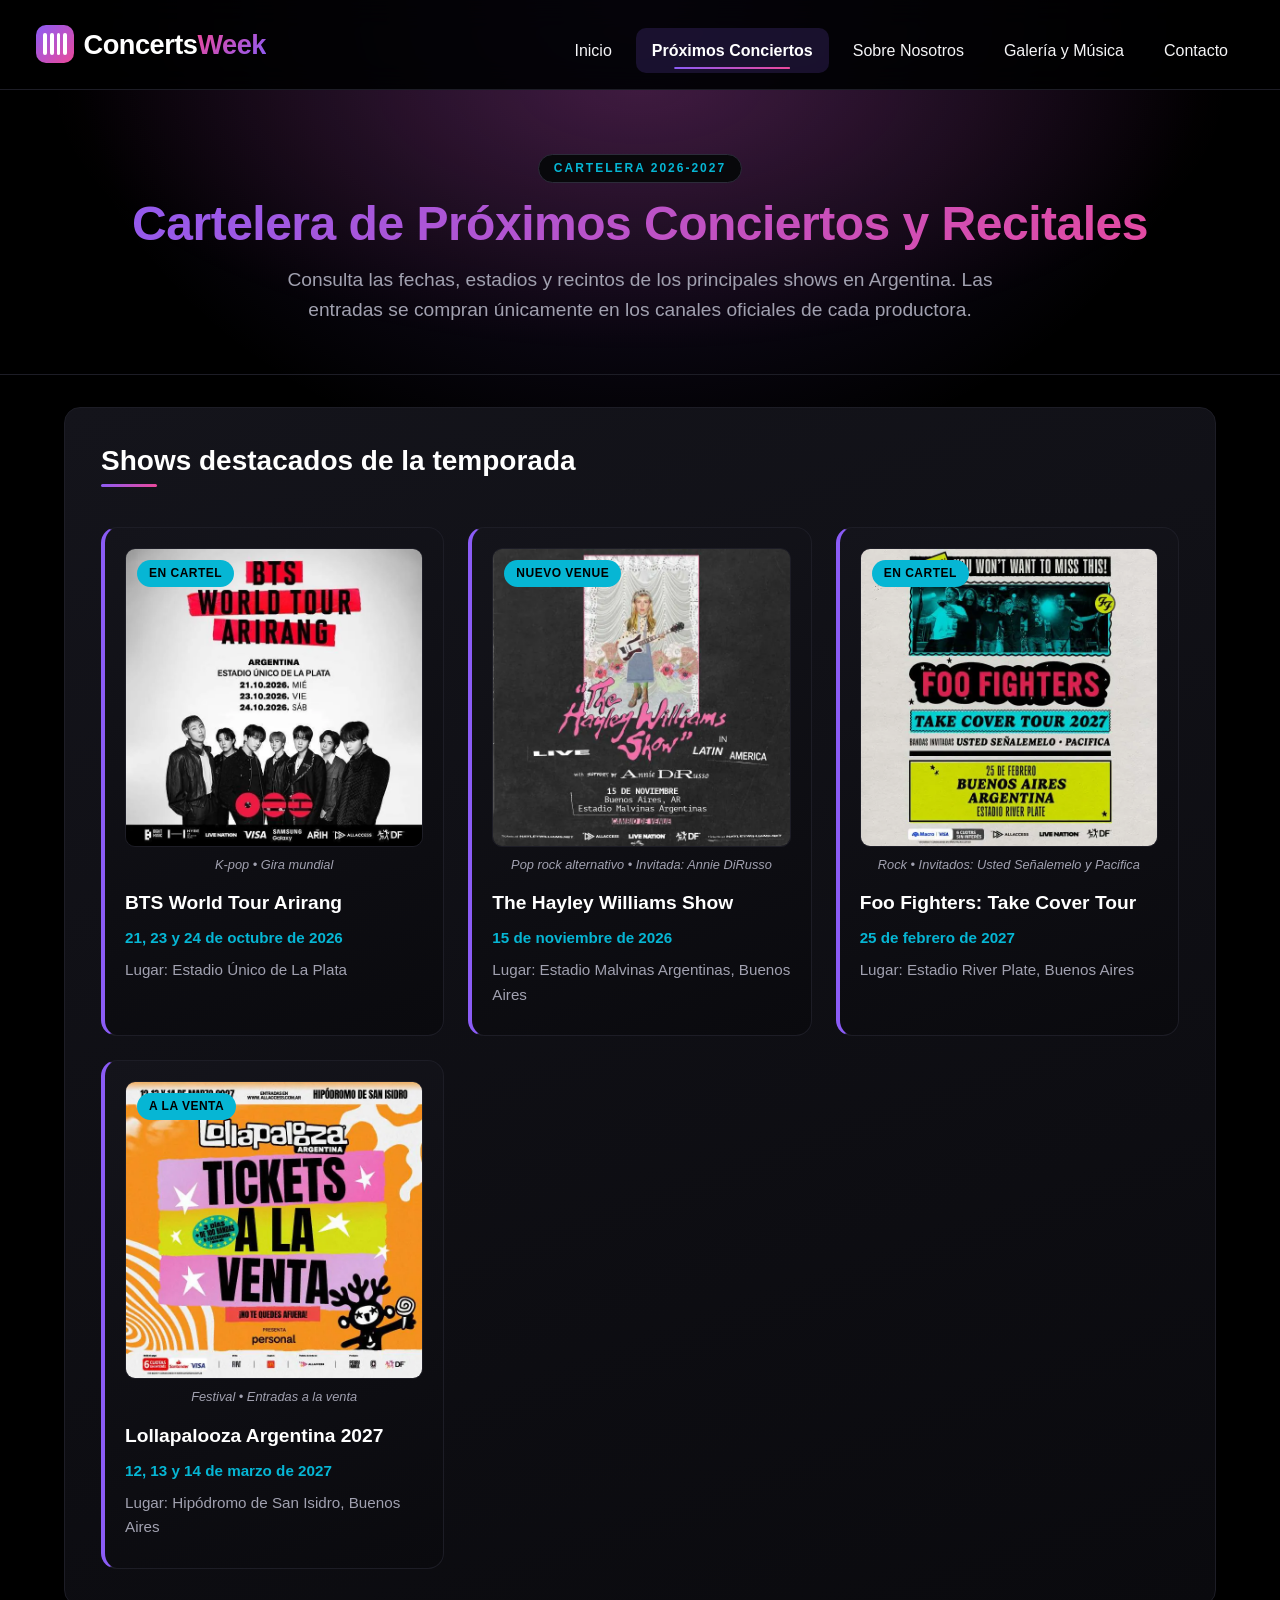
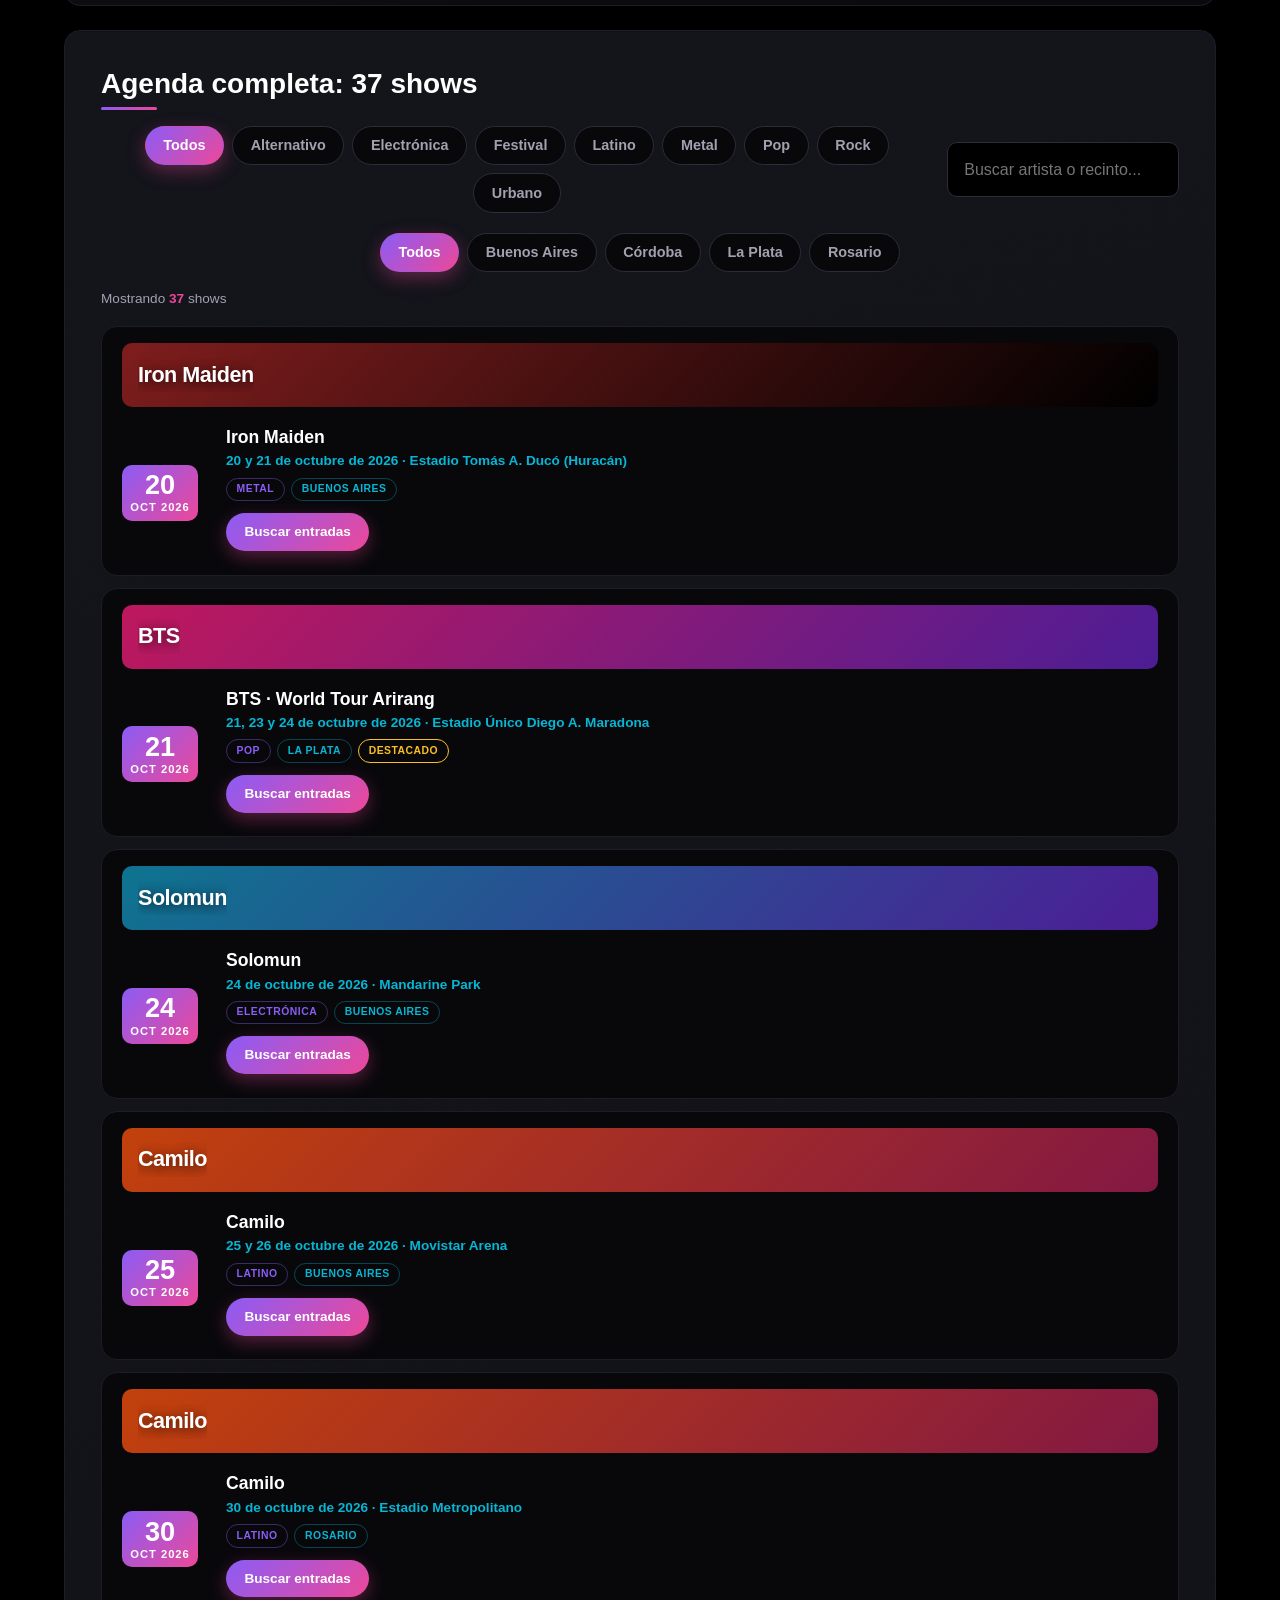
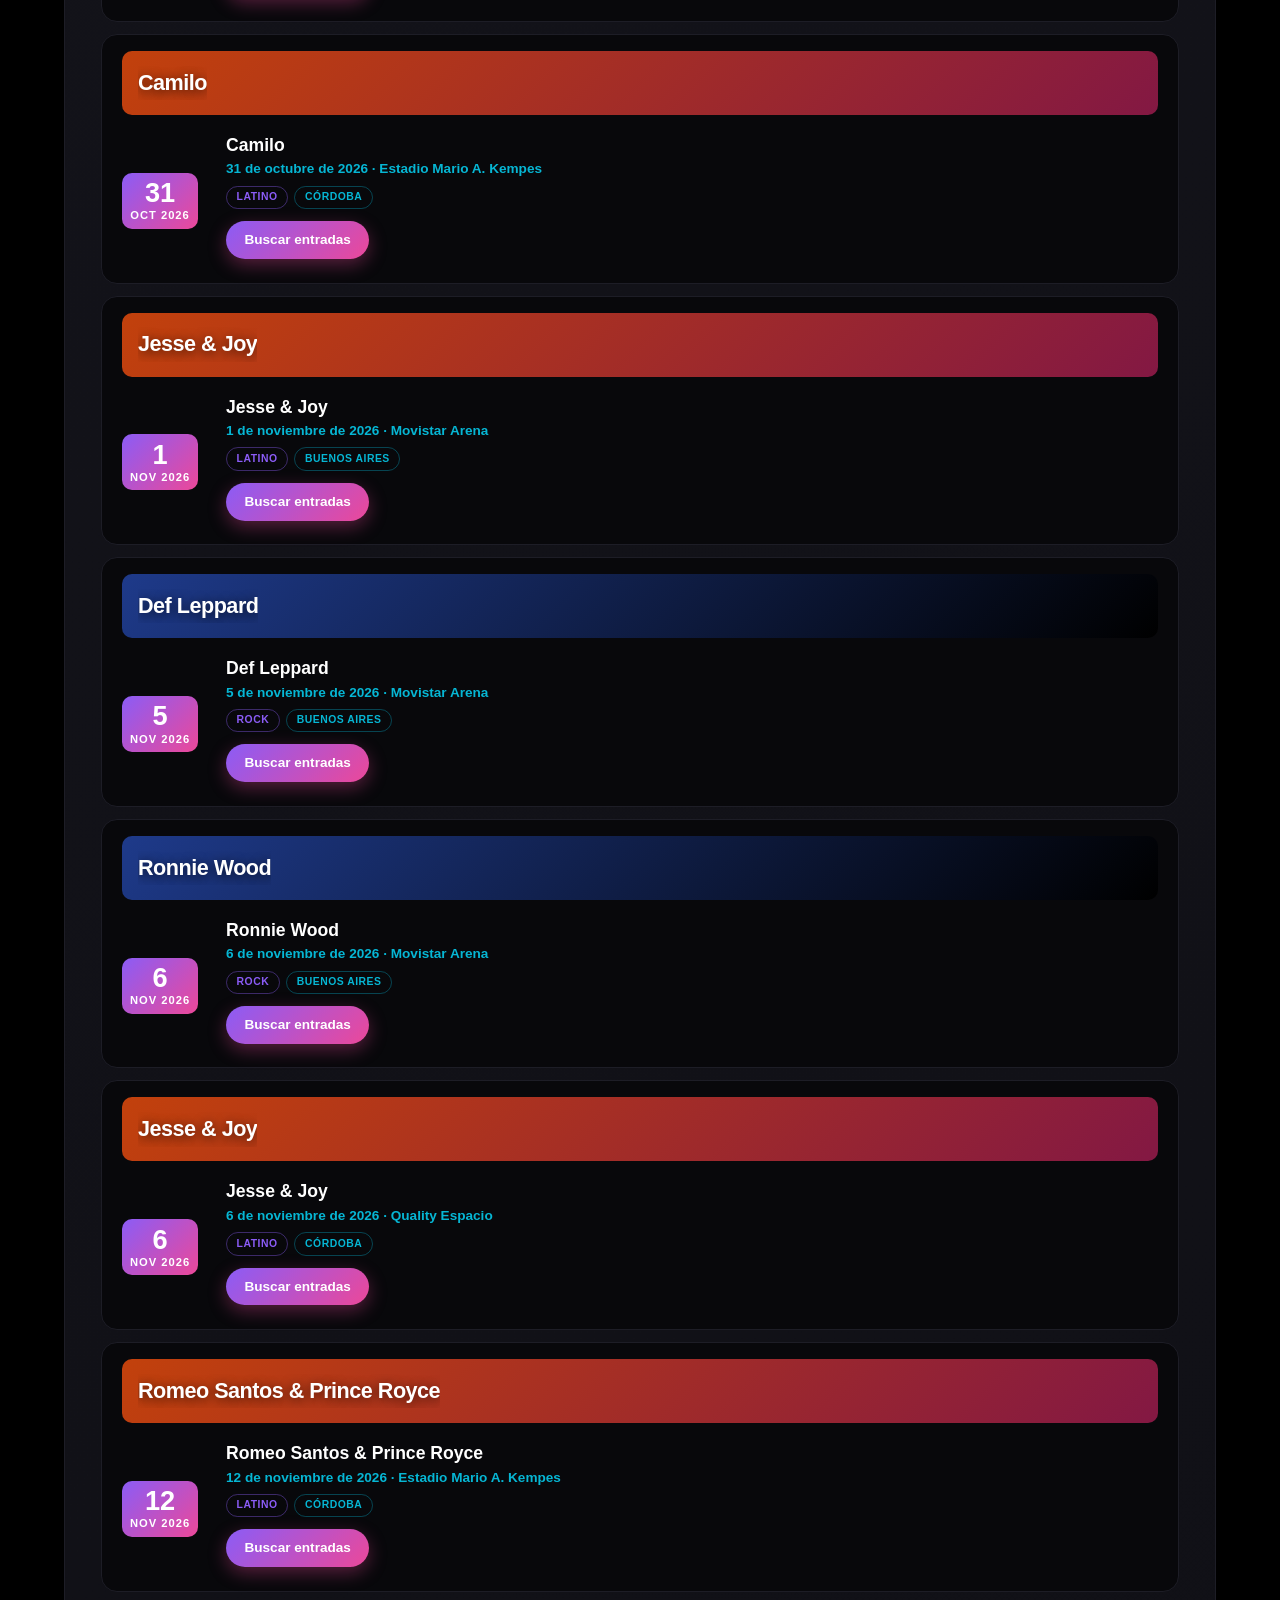
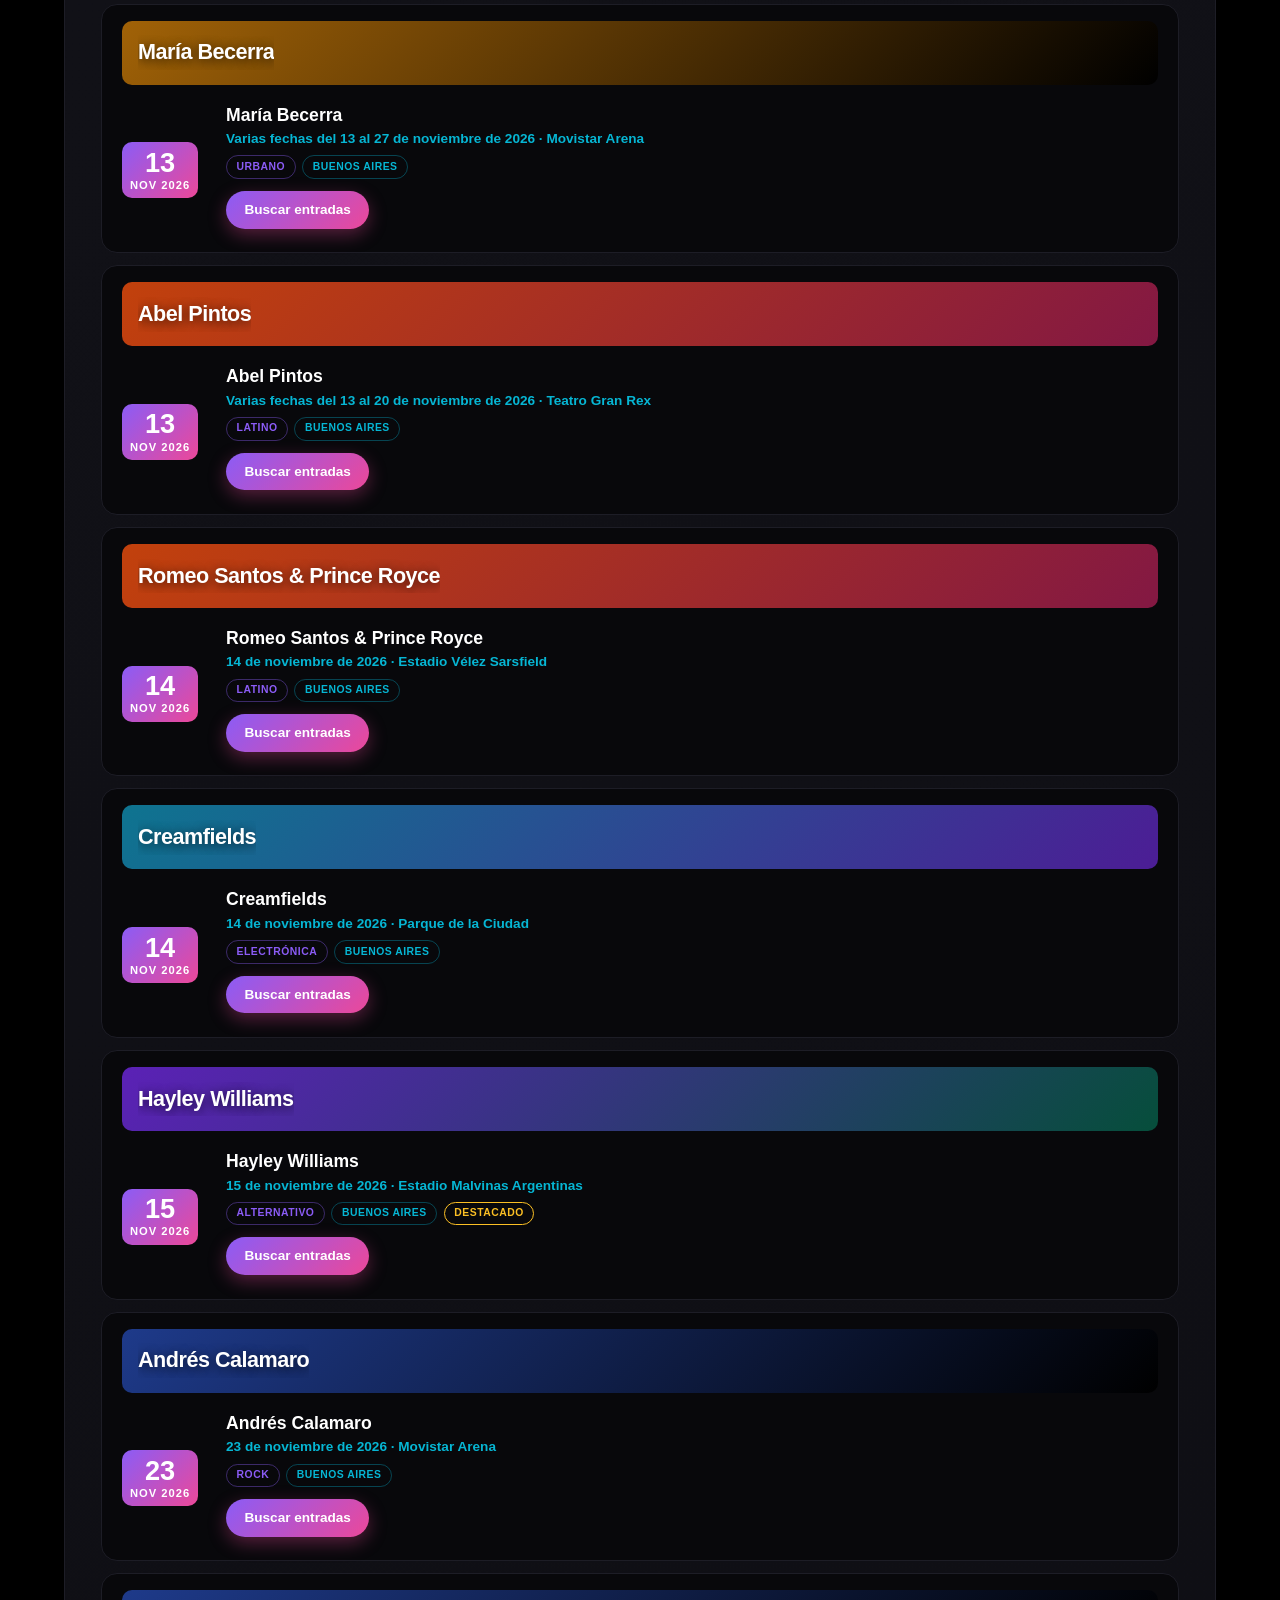
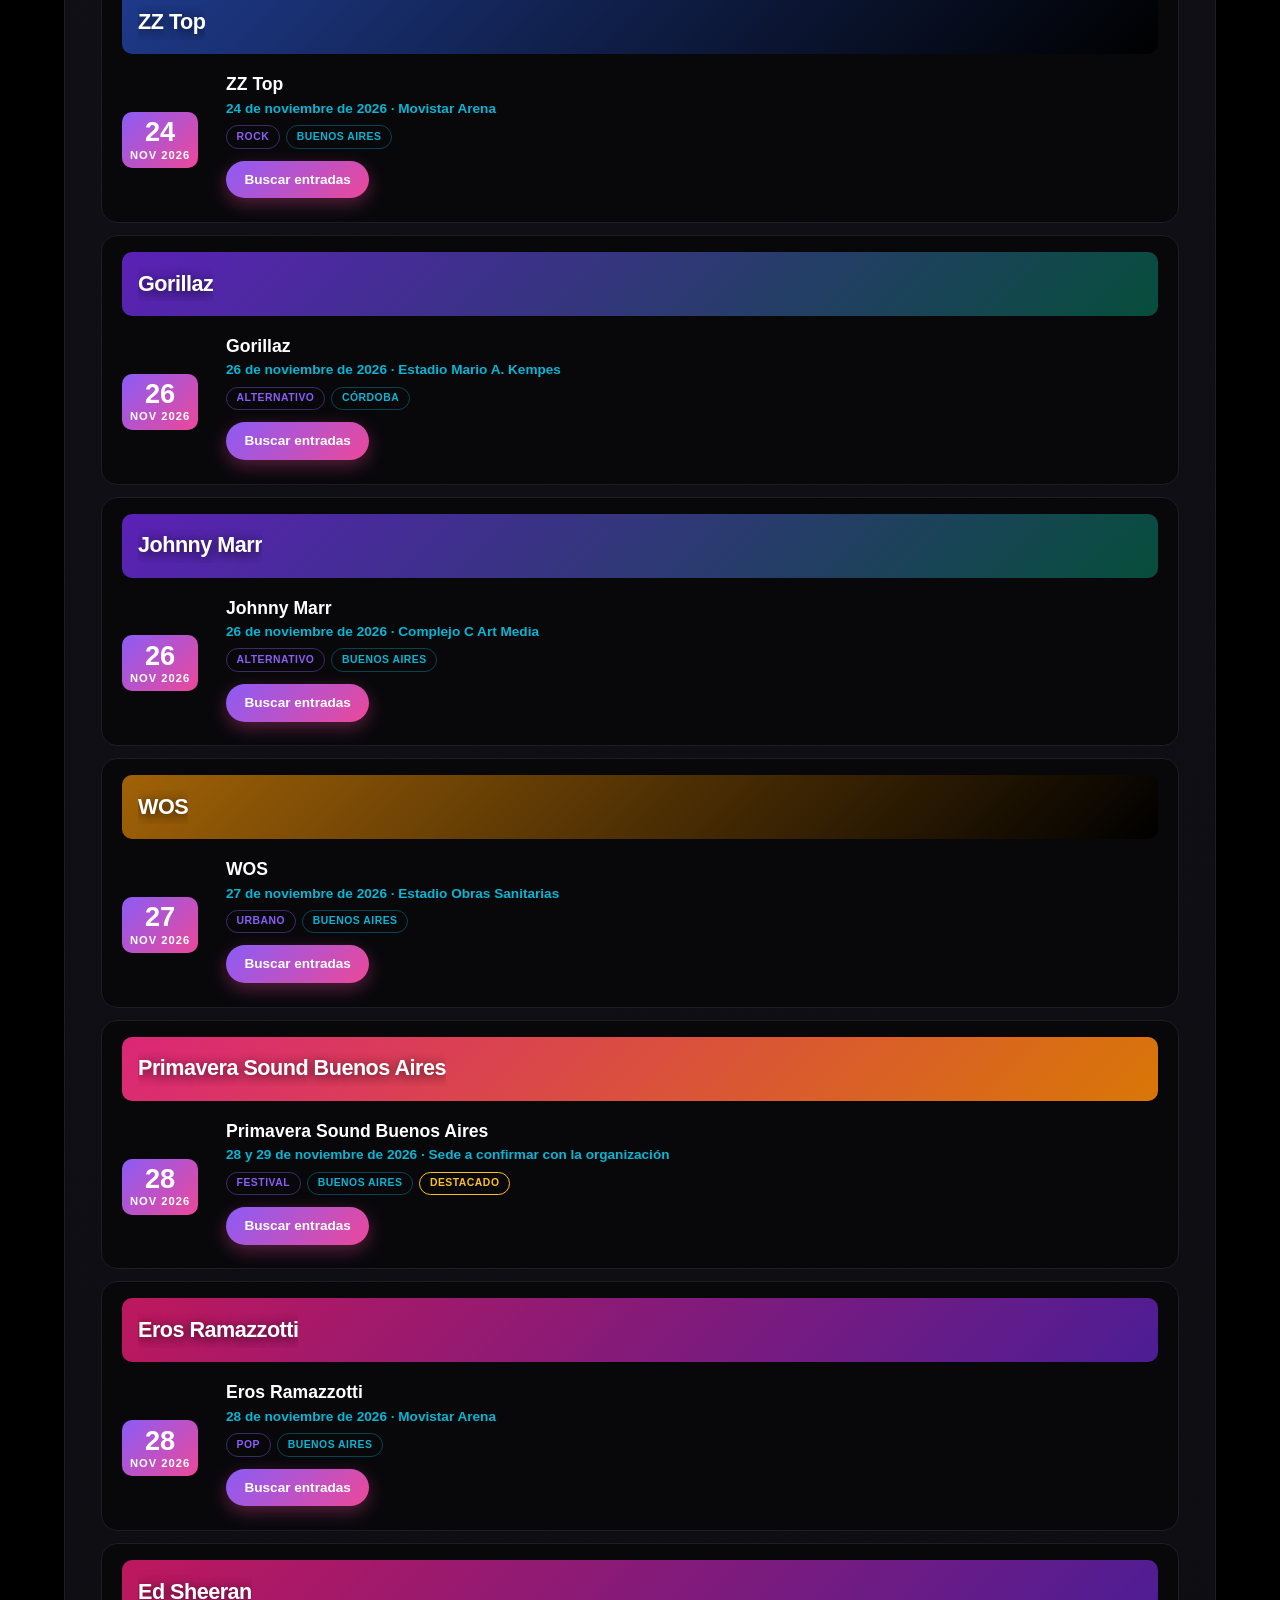
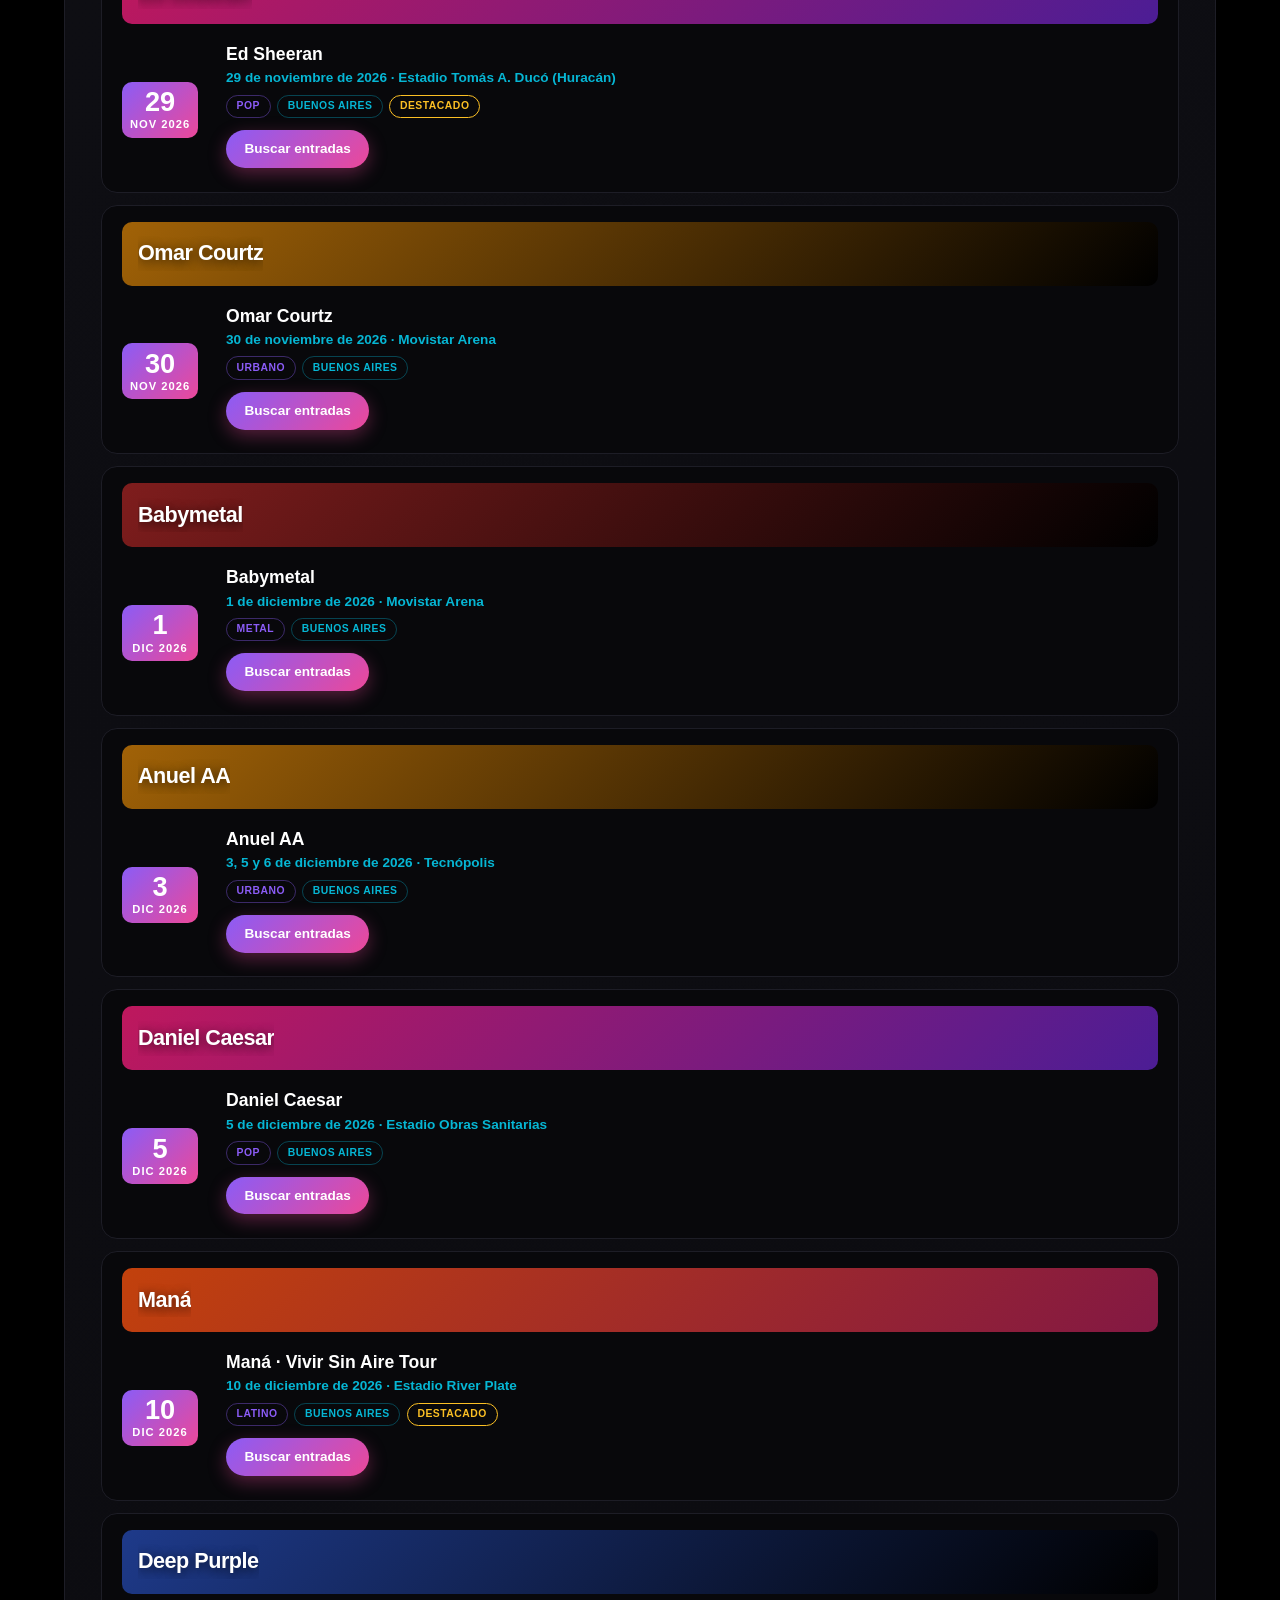
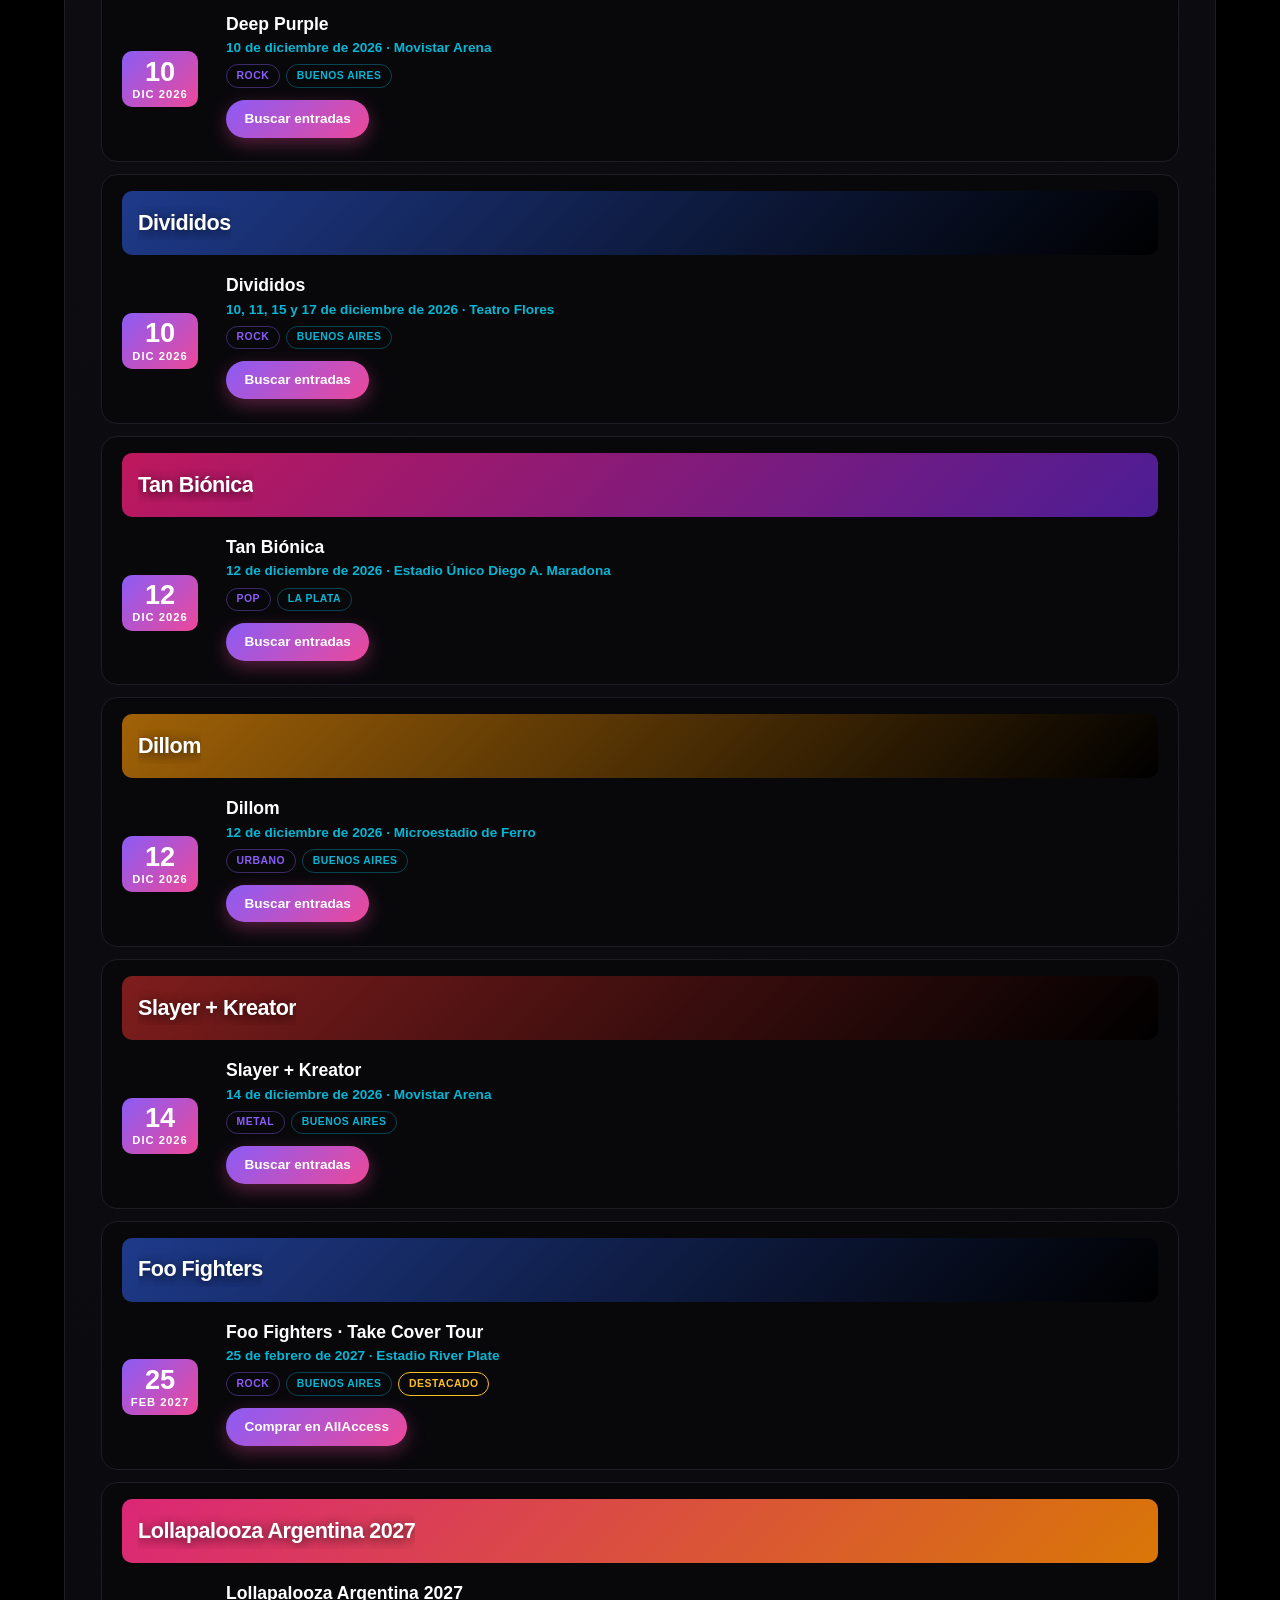
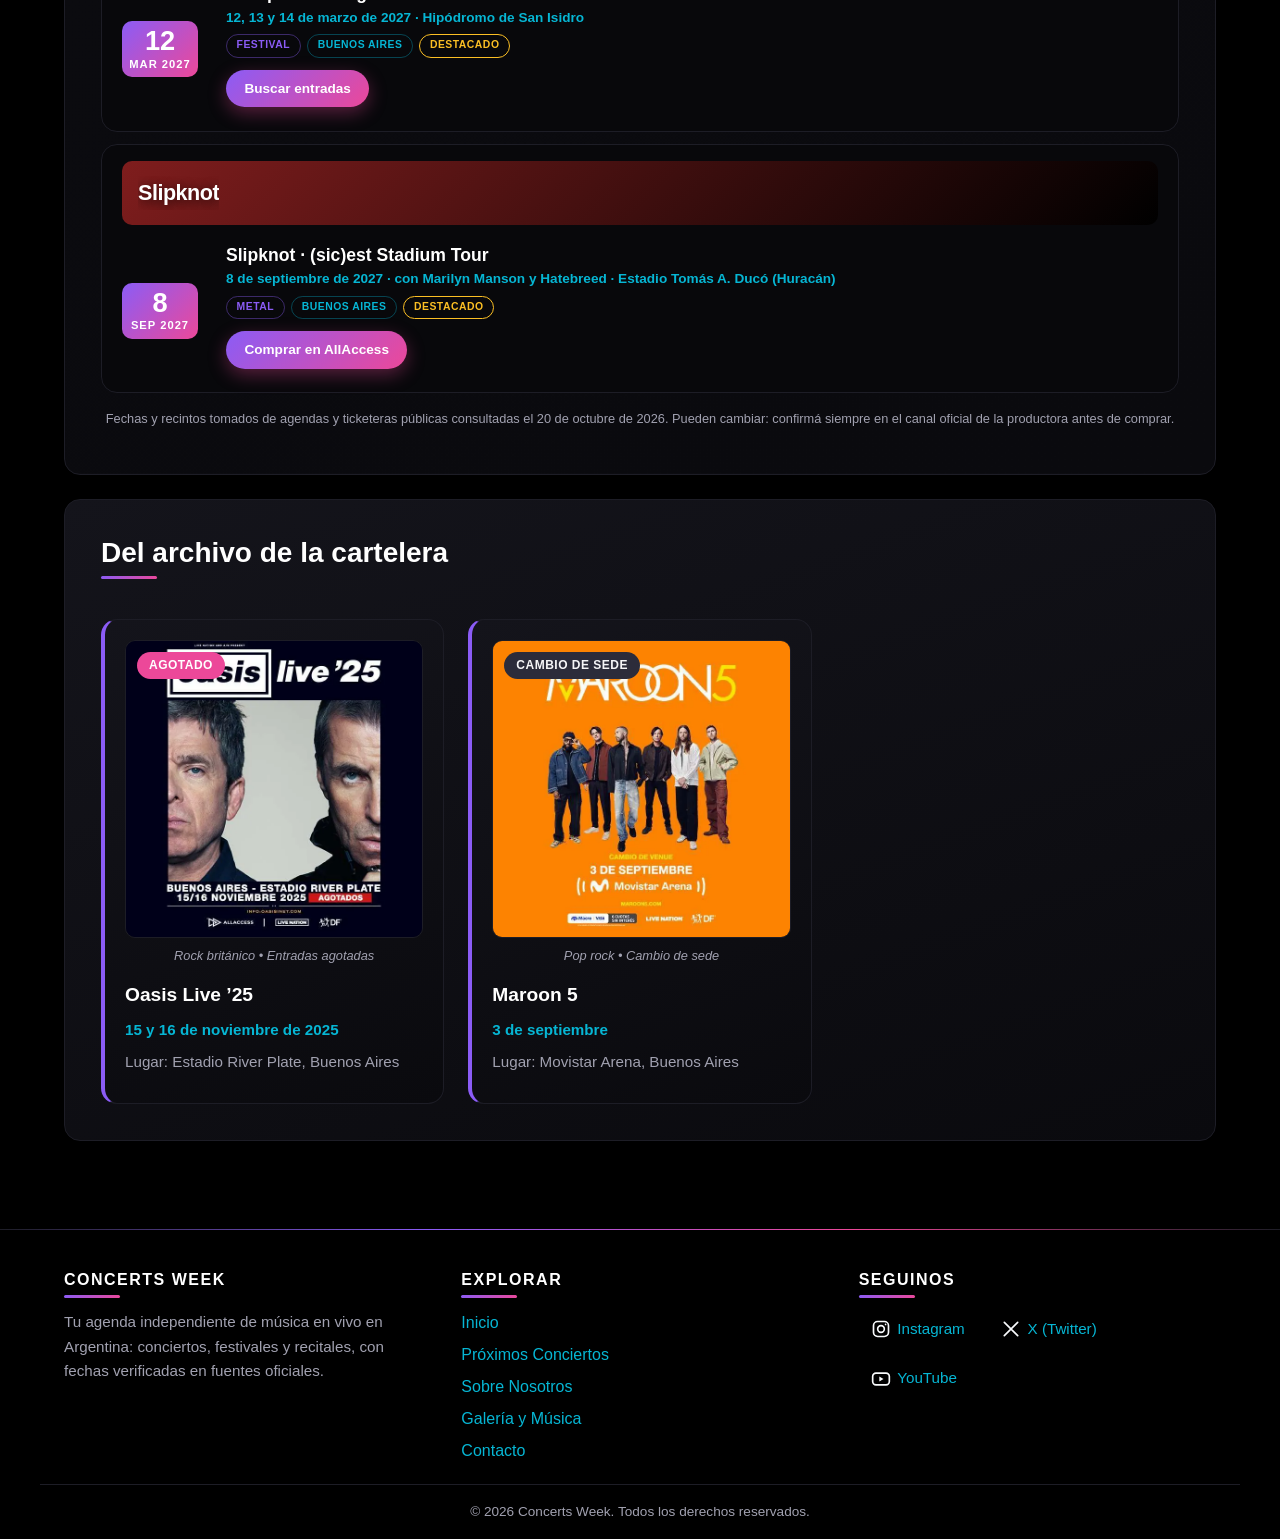
==== commit 3fbdf83c: "feat: banners por show, botón de entradas, Slipknot 2027 y crédito del CEO Ángel Lucena" ====
--- a/pages/conciertos.html
+++ b/pages/conciertos.html
@@ -6,13 +6,13 @@
     <meta name="viewport" content="width=device-width, initial-scale=1.0">
     <!-- SEO on-page: title, description y keywords propios de cada página -->
     <title>Próximos Conciertos en Argentina 2026-2027 | Concerts Week</title>
-    <meta name="description" content="Agenda con 36 conciertos y festivales en Argentina: Iron Maiden, BTS, Ed Sheeran, Maná, Foo Fighters y Lollapalooza. Filtrá por género y ciudad.">
+    <meta name="description" content="37 conciertos y festivales en Argentina: Iron Maiden, BTS, Ed Sheeran, Maná, Slipknot y Foo Fighters. Filtrá por género y ciudad.">
     <meta name="keywords" content="próximos conciertos, cartelera Argentina, recitales 2026, conciertos 2027, festivales, estadios, entradas oficiales, Buenos Aires, Córdoba, Rosario, La Plata">
     <meta name="robots" content="index, follow">
     <meta name="theme-color" content="#000000">
     <meta property="og:type" content="website">
     <meta property="og:title" content="Próximos Conciertos en Argentina 2026-2027 | Concerts Week">
-    <meta property="og:description" content="Agenda con 36 conciertos y festivales en Argentina: Iron Maiden, BTS, Ed Sheeran, Maná, Foo Fighters y Lollapalooza. Filtrá por género y ciudad.">
+    <meta property="og:description" content="37 conciertos y festivales en Argentina: Iron Maiden, BTS, Ed Sheeran, Maná, Slipknot y Foo Fighters. Filtrá por género y ciudad.">
     <meta property="og:locale" content="es_AR">
     <link rel="icon" type="image/svg+xml" href="../assets/icons/favicon.svg">
     <!-- Google Fonts -->
@@ -528,6 +528,20 @@
            "location": {
             "@type": "Place",
             "name": "Hipódromo de San Isidro",
+            "address": {
+             "@type": "PostalAddress",
+             "addressLocality": "Buenos Aires",
+             "addressCountry": "AR"
+            }
+           }
+          },
+          {
+           "@type": "MusicEvent",
+           "name": "Slipknot · (sic)est Stadium Tour",
+           "startDate": "2027-09-08",
+           "location": {
+            "@type": "Place",
+            "name": "Estadio Tomás A. Ducó (Huracán)",
             "address": {
              "@type": "PostalAddress",
              "addressLocality": "Buenos Aires",
@@ -642,7 +656,7 @@
             </section>
 
             <section class="content-section" aria-labelledby="agenda-titulo">
-                <h2 id="agenda-titulo">Agenda completa: 36 shows</h2>
+                <h2 id="agenda-titulo">Agenda completa: 37 shows</h2>
                 <div class="agenda-toolbar">
                     <div>
                         <div class="chip-group" role="group" aria-label="Filtrar por género" data-filter-group="genre">
@@ -671,9 +685,10 @@
                         <button type="button" class="chip" data-value="Rosario" aria-pressed="false">Rosario</button>
                     </div>
                 </div>
-                <p class="agenda-count" aria-live="polite">Mostrando <strong id="agenda-count-number">36</strong> shows</p>
+                <p class="agenda-count" aria-live="polite">Mostrando <strong id="agenda-count-number">37</strong> shows</p>
                 <ol class="agenda-list" id="agenda-list">
                     <li class="agenda-row" data-genre="Metal" data-city="Buenos Aires" data-aos="fade-up">
+                        <div class="agenda-row__banner" aria-hidden="true"><span>Iron Maiden</span></div>
                         <time class="agenda-row__date" datetime="2026-10-20">
                             <strong>20</strong>
                             <span>OCT 2026</span>
@@ -685,9 +700,12 @@
                                 <span class="tag tag--genre">Metal</span>
                                 <span class="tag tag--city">Buenos Aires</span>
                             </div>
+                            <a href="https://www.google.com/search?q=entradas+oficiales+Iron+Maiden+Estadio+Tom%C3%A1s+A.+Duc%C3%B3+%28Hurac%C3%A1n%29+Argentina" class="btn-custom btn-custom--sm agenda-row__cta" target="_blank" rel="noopener noreferrer"
+                                aria-label="Buscar entradas oficiales de Iron Maiden (se abre en una pestaña nueva)">Buscar entradas</a>
                         </div>
                     </li>
                     <li class="agenda-row" data-genre="Pop" data-city="La Plata" data-aos="fade-up">
+                        <div class="agenda-row__banner" aria-hidden="true"><span>BTS</span></div>
                         <time class="agenda-row__date" datetime="2026-10-21">
                             <strong>21</strong>
                             <span>OCT 2026</span>
@@ -700,9 +718,12 @@
                                 <span class="tag tag--city">La Plata</span>
                                     <span class="tag tag--hot">Destacado</span>
                             </div>
+                            <a href="https://www.google.com/search?q=entradas+oficiales+BTS+Estadio+%C3%9Anico+Diego+A.+Maradona+Argentina" class="btn-custom btn-custom--sm agenda-row__cta" target="_blank" rel="noopener noreferrer"
+                                aria-label="Buscar entradas oficiales de BTS (se abre en una pestaña nueva)">Buscar entradas</a>
                         </div>
                     </li>
                     <li class="agenda-row" data-genre="Electrónica" data-city="Buenos Aires" data-aos="fade-up">
+                        <div class="agenda-row__banner" aria-hidden="true"><span>Solomun</span></div>
                         <time class="agenda-row__date" datetime="2026-10-24">
                             <strong>24</strong>
                             <span>OCT 2026</span>
@@ -714,9 +735,12 @@
                                 <span class="tag tag--genre">Electrónica</span>
                                 <span class="tag tag--city">Buenos Aires</span>
                             </div>
+                            <a href="https://www.google.com/search?q=entradas+oficiales+Solomun+Mandarine+Park+Argentina" class="btn-custom btn-custom--sm agenda-row__cta" target="_blank" rel="noopener noreferrer"
+                                aria-label="Buscar entradas oficiales de Solomun (se abre en una pestaña nueva)">Buscar entradas</a>
                         </div>
                     </li>
                     <li class="agenda-row" data-genre="Latino" data-city="Buenos Aires" data-aos="fade-up">
+                        <div class="agenda-row__banner" aria-hidden="true"><span>Camilo</span></div>
                         <time class="agenda-row__date" datetime="2026-10-25">
                             <strong>25</strong>
                             <span>OCT 2026</span>
@@ -728,9 +752,12 @@
                                 <span class="tag tag--genre">Latino</span>
                                 <span class="tag tag--city">Buenos Aires</span>
                             </div>
+                            <a href="https://www.google.com/search?q=entradas+oficiales+Camilo+Movistar+Arena+Argentina" class="btn-custom btn-custom--sm agenda-row__cta" target="_blank" rel="noopener noreferrer"
+                                aria-label="Buscar entradas oficiales de Camilo (se abre en una pestaña nueva)">Buscar entradas</a>
                         </div>
                     </li>
                     <li class="agenda-row" data-genre="Latino" data-city="Rosario" data-aos="fade-up">
+                        <div class="agenda-row__banner" aria-hidden="true"><span>Camilo</span></div>
                         <time class="agenda-row__date" datetime="2026-10-30">
                             <strong>30</strong>
                             <span>OCT 2026</span>
@@ -742,9 +769,12 @@
                                 <span class="tag tag--genre">Latino</span>
                                 <span class="tag tag--city">Rosario</span>
                             </div>
+                            <a href="https://www.google.com/search?q=entradas+oficiales+Camilo+Estadio+Metropolitano+Argentina" class="btn-custom btn-custom--sm agenda-row__cta" target="_blank" rel="noopener noreferrer"
+                                aria-label="Buscar entradas oficiales de Camilo (se abre en una pestaña nueva)">Buscar entradas</a>
                         </div>
                     </li>
                     <li class="agenda-row" data-genre="Latino" data-city="Córdoba" data-aos="fade-up">
+                        <div class="agenda-row__banner" aria-hidden="true"><span>Camilo</span></div>
                         <time class="agenda-row__date" datetime="2026-10-31">
                             <strong>31</strong>
                             <span>OCT 2026</span>
@@ -756,9 +786,12 @@
                                 <span class="tag tag--genre">Latino</span>
                                 <span class="tag tag--city">Córdoba</span>
                             </div>
+                            <a href="https://www.google.com/search?q=entradas+oficiales+Camilo+Estadio+Mario+A.+Kempes+Argentina" class="btn-custom btn-custom--sm agenda-row__cta" target="_blank" rel="noopener noreferrer"
+                                aria-label="Buscar entradas oficiales de Camilo (se abre en una pestaña nueva)">Buscar entradas</a>
                         </div>
                     </li>
                     <li class="agenda-row" data-genre="Latino" data-city="Buenos Aires" data-aos="fade-up">
+                        <div class="agenda-row__banner" aria-hidden="true"><span>Jesse &amp; Joy</span></div>
                         <time class="agenda-row__date" datetime="2026-11-01">
                             <strong>1</strong>
                             <span>NOV 2026</span>
@@ -770,9 +803,12 @@
                                 <span class="tag tag--genre">Latino</span>
                                 <span class="tag tag--city">Buenos Aires</span>
                             </div>
+                            <a href="https://www.google.com/search?q=entradas+oficiales+Jesse+%26+Joy+Movistar+Arena+Argentina" class="btn-custom btn-custom--sm agenda-row__cta" target="_blank" rel="noopener noreferrer"
+                                aria-label="Buscar entradas oficiales de Jesse &amp; Joy (se abre en una pestaña nueva)">Buscar entradas</a>
                         </div>
                     </li>
                     <li class="agenda-row" data-genre="Rock" data-city="Buenos Aires" data-aos="fade-up">
+                        <div class="agenda-row__banner" aria-hidden="true"><span>Def Leppard</span></div>
                         <time class="agenda-row__date" datetime="2026-11-05">
                             <strong>5</strong>
                             <span>NOV 2026</span>
@@ -784,9 +820,12 @@
                                 <span class="tag tag--genre">Rock</span>
                                 <span class="tag tag--city">Buenos Aires</span>
                             </div>
+                            <a href="https://www.google.com/search?q=entradas+oficiales+Def+Leppard+Movistar+Arena+Argentina" class="btn-custom btn-custom--sm agenda-row__cta" target="_blank" rel="noopener noreferrer"
+                                aria-label="Buscar entradas oficiales de Def Leppard (se abre en una pestaña nueva)">Buscar entradas</a>
                         </div>
                     </li>
                     <li class="agenda-row" data-genre="Rock" data-city="Buenos Aires" data-aos="fade-up">
+                        <div class="agenda-row__banner" aria-hidden="true"><span>Ronnie Wood</span></div>
                         <time class="agenda-row__date" datetime="2026-11-06">
                             <strong>6</strong>
                             <span>NOV 2026</span>
@@ -798,9 +837,12 @@
                                 <span class="tag tag--genre">Rock</span>
                                 <span class="tag tag--city">Buenos Aires</span>
                             </div>
+                            <a href="https://www.google.com/search?q=entradas+oficiales+Ronnie+Wood+Movistar+Arena+Argentina" class="btn-custom btn-custom--sm agenda-row__cta" target="_blank" rel="noopener noreferrer"
+                                aria-label="Buscar entradas oficiales de Ronnie Wood (se abre en una pestaña nueva)">Buscar entradas</a>
                         </div>
                     </li>
                     <li class="agenda-row" data-genre="Latino" data-city="Córdoba" data-aos="fade-up">
+                        <div class="agenda-row__banner" aria-hidden="true"><span>Jesse &amp; Joy</span></div>
                         <time class="agenda-row__date" datetime="2026-11-06">
                             <strong>6</strong>
                             <span>NOV 2026</span>
@@ -812,9 +854,12 @@
                                 <span class="tag tag--genre">Latino</span>
                                 <span class="tag tag--city">Córdoba</span>
                             </div>
+                            <a href="https://www.google.com/search?q=entradas+oficiales+Jesse+%26+Joy+Quality+Espacio+Argentina" class="btn-custom btn-custom--sm agenda-row__cta" target="_blank" rel="noopener noreferrer"
+                                aria-label="Buscar entradas oficiales de Jesse &amp; Joy (se abre en una pestaña nueva)">Buscar entradas</a>
                         </div>
                     </li>
                     <li class="agenda-row" data-genre="Latino" data-city="Córdoba" data-aos="fade-up">
+                        <div class="agenda-row__banner" aria-hidden="true"><span>Romeo Santos &amp; Prince Royce</span></div>
                         <time class="agenda-row__date" datetime="2026-11-12">
                             <strong>12</strong>
                             <span>NOV 2026</span>
@@ -826,9 +871,12 @@
                                 <span class="tag tag--genre">Latino</span>
                                 <span class="tag tag--city">Córdoba</span>
                             </div>
+                            <a href="https://www.google.com/search?q=entradas+oficiales+Romeo+Santos+%26+Prince+Royce+Estadio+Mario+A.+Kempes+Argentina" class="btn-custom btn-custom--sm agenda-row__cta" target="_blank" rel="noopener noreferrer"
+                                aria-label="Buscar entradas oficiales de Romeo Santos &amp; Prince Royce (se abre en una pestaña nueva)">Buscar entradas</a>
                         </div>
                     </li>
                     <li class="agenda-row" data-genre="Urbano" data-city="Buenos Aires" data-aos="fade-up">
+                        <div class="agenda-row__banner" aria-hidden="true"><span>María Becerra</span></div>
                         <time class="agenda-row__date" datetime="2026-11-13">
                             <strong>13</strong>
                             <span>NOV 2026</span>
@@ -840,9 +888,12 @@
                                 <span class="tag tag--genre">Urbano</span>
                                 <span class="tag tag--city">Buenos Aires</span>
                             </div>
+                            <a href="https://www.google.com/search?q=entradas+oficiales+Mar%C3%ADa+Becerra+Movistar+Arena+Argentina" class="btn-custom btn-custom--sm agenda-row__cta" target="_blank" rel="noopener noreferrer"
+                                aria-label="Buscar entradas oficiales de María Becerra (se abre en una pestaña nueva)">Buscar entradas</a>
                         </div>
                     </li>
                     <li class="agenda-row" data-genre="Latino" data-city="Buenos Aires" data-aos="fade-up">
+                        <div class="agenda-row__banner" aria-hidden="true"><span>Abel Pintos</span></div>
                         <time class="agenda-row__date" datetime="2026-11-13">
                             <strong>13</strong>
                             <span>NOV 2026</span>
@@ -854,9 +905,12 @@
                                 <span class="tag tag--genre">Latino</span>
                                 <span class="tag tag--city">Buenos Aires</span>
                             </div>
+                            <a href="https://www.google.com/search?q=entradas+oficiales+Abel+Pintos+Teatro+Gran+Rex+Argentina" class="btn-custom btn-custom--sm agenda-row__cta" target="_blank" rel="noopener noreferrer"
+                                aria-label="Buscar entradas oficiales de Abel Pintos (se abre en una pestaña nueva)">Buscar entradas</a>
                         </div>
                     </li>
                     <li class="agenda-row" data-genre="Latino" data-city="Buenos Aires" data-aos="fade-up">
+                        <div class="agenda-row__banner" aria-hidden="true"><span>Romeo Santos &amp; Prince Royce</span></div>
                         <time class="agenda-row__date" datetime="2026-11-14">
                             <strong>14</strong>
                             <span>NOV 2026</span>
@@ -868,9 +922,12 @@
                                 <span class="tag tag--genre">Latino</span>
                                 <span class="tag tag--city">Buenos Aires</span>
                             </div>
+                            <a href="https://www.google.com/search?q=entradas+oficiales+Romeo+Santos+%26+Prince+Royce+Estadio+V%C3%A9lez+Sarsfield+Argentina" class="btn-custom btn-custom--sm agenda-row__cta" target="_blank" rel="noopener noreferrer"
+                                aria-label="Buscar entradas oficiales de Romeo Santos &amp; Prince Royce (se abre en una pestaña nueva)">Buscar entradas</a>
                         </div>
                     </li>
                     <li class="agenda-row" data-genre="Electrónica" data-city="Buenos Aires" data-aos="fade-up">
+                        <div class="agenda-row__banner" aria-hidden="true"><span>Creamfields</span></div>
                         <time class="agenda-row__date" datetime="2026-11-14">
                             <strong>14</strong>
                             <span>NOV 2026</span>
@@ -882,9 +939,12 @@
                                 <span class="tag tag--genre">Electrónica</span>
                                 <span class="tag tag--city">Buenos Aires</span>
                             </div>
+                            <a href="https://www.google.com/search?q=entradas+oficiales+Creamfields+Parque+de+la+Ciudad+Argentina" class="btn-custom btn-custom--sm agenda-row__cta" target="_blank" rel="noopener noreferrer"
+                                aria-label="Buscar entradas oficiales de Creamfields (se abre en una pestaña nueva)">Buscar entradas</a>
                         </div>
                     </li>
                     <li class="agenda-row" data-genre="Alternativo" data-city="Buenos Aires" data-aos="fade-up">
+                        <div class="agenda-row__banner" aria-hidden="true"><span>Hayley Williams</span></div>
                         <time class="agenda-row__date" datetime="2026-11-15">
                             <strong>15</strong>
                             <span>NOV 2026</span>
@@ -897,9 +957,12 @@
                                 <span class="tag tag--city">Buenos Aires</span>
                                     <span class="tag tag--hot">Destacado</span>
                             </div>
+                            <a href="https://www.google.com/search?q=entradas+oficiales+Hayley+Williams+Estadio+Malvinas+Argentinas+Argentina" class="btn-custom btn-custom--sm agenda-row__cta" target="_blank" rel="noopener noreferrer"
+                                aria-label="Buscar entradas oficiales de Hayley Williams (se abre en una pestaña nueva)">Buscar entradas</a>
                         </div>
                     </li>
                     <li class="agenda-row" data-genre="Rock" data-city="Buenos Aires" data-aos="fade-up">
+                        <div class="agenda-row__banner" aria-hidden="true"><span>Andrés Calamaro</span></div>
                         <time class="agenda-row__date" datetime="2026-11-23">
                             <strong>23</strong>
                             <span>NOV 2026</span>
@@ -911,9 +974,12 @@
                                 <span class="tag tag--genre">Rock</span>
                                 <span class="tag tag--city">Buenos Aires</span>
                             </div>
+                            <a href="https://www.google.com/search?q=entradas+oficiales+Andr%C3%A9s+Calamaro+Movistar+Arena+Argentina" class="btn-custom btn-custom--sm agenda-row__cta" target="_blank" rel="noopener noreferrer"
+                                aria-label="Buscar entradas oficiales de Andrés Calamaro (se abre en una pestaña nueva)">Buscar entradas</a>
                         </div>
                     </li>
                     <li class="agenda-row" data-genre="Rock" data-city="Buenos Aires" data-aos="fade-up">
+                        <div class="agenda-row__banner" aria-hidden="true"><span>ZZ Top</span></div>
                         <time class="agenda-row__date" datetime="2026-11-24">
                             <strong>24</strong>
                             <span>NOV 2026</span>
@@ -925,9 +991,12 @@
                                 <span class="tag tag--genre">Rock</span>
                                 <span class="tag tag--city">Buenos Aires</span>
                             </div>
+                            <a href="https://www.google.com/search?q=entradas+oficiales+ZZ+Top+Movistar+Arena+Argentina" class="btn-custom btn-custom--sm agenda-row__cta" target="_blank" rel="noopener noreferrer"
+                                aria-label="Buscar entradas oficiales de ZZ Top (se abre en una pestaña nueva)">Buscar entradas</a>
                         </div>
                     </li>
                     <li class="agenda-row" data-genre="Alternativo" data-city="Córdoba" data-aos="fade-up">
+                        <div class="agenda-row__banner" aria-hidden="true"><span>Gorillaz</span></div>
                         <time class="agenda-row__date" datetime="2026-11-26">
                             <strong>26</strong>
                             <span>NOV 2026</span>
@@ -939,9 +1008,12 @@
                                 <span class="tag tag--genre">Alternativo</span>
                                 <span class="tag tag--city">Córdoba</span>
                             </div>
+                            <a href="https://www.google.com/search?q=entradas+oficiales+Gorillaz+Estadio+Mario+A.+Kempes+Argentina" class="btn-custom btn-custom--sm agenda-row__cta" target="_blank" rel="noopener noreferrer"
+                                aria-label="Buscar entradas oficiales de Gorillaz (se abre en una pestaña nueva)">Buscar entradas</a>
                         </div>
                     </li>
                     <li class="agenda-row" data-genre="Alternativo" data-city="Buenos Aires" data-aos="fade-up">
+                        <div class="agenda-row__banner" aria-hidden="true"><span>Johnny Marr</span></div>
                         <time class="agenda-row__date" datetime="2026-11-26">
                             <strong>26</strong>
                             <span>NOV 2026</span>
@@ -953,9 +1025,12 @@
                                 <span class="tag tag--genre">Alternativo</span>
                                 <span class="tag tag--city">Buenos Aires</span>
                             </div>
+                            <a href="https://www.google.com/search?q=entradas+oficiales+Johnny+Marr+Complejo+C+Art+Media+Argentina" class="btn-custom btn-custom--sm agenda-row__cta" target="_blank" rel="noopener noreferrer"
+                                aria-label="Buscar entradas oficiales de Johnny Marr (se abre en una pestaña nueva)">Buscar entradas</a>
                         </div>
                     </li>
                     <li class="agenda-row" data-genre="Urbano" data-city="Buenos Aires" data-aos="fade-up">
+                        <div class="agenda-row__banner" aria-hidden="true"><span>WOS</span></div>
                         <time class="agenda-row__date" datetime="2026-11-27">
                             <strong>27</strong>
                             <span>NOV 2026</span>
@@ -967,9 +1042,12 @@
                                 <span class="tag tag--genre">Urbano</span>
                                 <span class="tag tag--city">Buenos Aires</span>
                             </div>
+                            <a href="https://www.google.com/search?q=entradas+oficiales+WOS+Estadio+Obras+Sanitarias+Argentina" class="btn-custom btn-custom--sm agenda-row__cta" target="_blank" rel="noopener noreferrer"
+                                aria-label="Buscar entradas oficiales de WOS (se abre en una pestaña nueva)">Buscar entradas</a>
                         </div>
                     </li>
                     <li class="agenda-row" data-genre="Festival" data-city="Buenos Aires" data-aos="fade-up">
+                        <div class="agenda-row__banner" aria-hidden="true"><span>Primavera Sound Buenos Aires</span></div>
                         <time class="agenda-row__date" datetime="2026-11-28">
                             <strong>28</strong>
                             <span>NOV 2026</span>
@@ -982,9 +1060,12 @@
                                 <span class="tag tag--city">Buenos Aires</span>
                                     <span class="tag tag--hot">Destacado</span>
                             </div>
+                            <a href="https://www.google.com/search?q=entradas+oficiales+Primavera+Sound+Buenos+Aires+Sede+a+confirmar+con+la+organizaci%C3%B3n+Argentina" class="btn-custom btn-custom--sm agenda-row__cta" target="_blank" rel="noopener noreferrer"
+                                aria-label="Buscar entradas oficiales de Primavera Sound Buenos Aires (se abre en una pestaña nueva)">Buscar entradas</a>
                         </div>
                     </li>
                     <li class="agenda-row" data-genre="Pop" data-city="Buenos Aires" data-aos="fade-up">
+                        <div class="agenda-row__banner" aria-hidden="true"><span>Eros Ramazzotti</span></div>
                         <time class="agenda-row__date" datetime="2026-11-28">
                             <strong>28</strong>
                             <span>NOV 2026</span>
@@ -996,9 +1077,12 @@
                                 <span class="tag tag--genre">Pop</span>
                                 <span class="tag tag--city">Buenos Aires</span>
                             </div>
+                            <a href="https://www.google.com/search?q=entradas+oficiales+Eros+Ramazzotti+Movistar+Arena+Argentina" class="btn-custom btn-custom--sm agenda-row__cta" target="_blank" rel="noopener noreferrer"
+                                aria-label="Buscar entradas oficiales de Eros Ramazzotti (se abre en una pestaña nueva)">Buscar entradas</a>
                         </div>
                     </li>
                     <li class="agenda-row" data-genre="Pop" data-city="Buenos Aires" data-aos="fade-up">
+                        <div class="agenda-row__banner" aria-hidden="true"><span>Ed Sheeran</span></div>
                         <time class="agenda-row__date" datetime="2026-11-29">
                             <strong>29</strong>
                             <span>NOV 2026</span>
@@ -1011,9 +1095,12 @@
                                 <span class="tag tag--city">Buenos Aires</span>
                                     <span class="tag tag--hot">Destacado</span>
                             </div>
+                            <a href="https://www.google.com/search?q=entradas+oficiales+Ed+Sheeran+Estadio+Tom%C3%A1s+A.+Duc%C3%B3+%28Hurac%C3%A1n%29+Argentina" class="btn-custom btn-custom--sm agenda-row__cta" target="_blank" rel="noopener noreferrer"
+                                aria-label="Buscar entradas oficiales de Ed Sheeran (se abre en una pestaña nueva)">Buscar entradas</a>
                         </div>
                     </li>
                     <li class="agenda-row" data-genre="Urbano" data-city="Buenos Aires" data-aos="fade-up">
+                        <div class="agenda-row__banner" aria-hidden="true"><span>Omar Courtz</span></div>
                         <time class="agenda-row__date" datetime="2026-11-30">
                             <strong>30</strong>
                             <span>NOV 2026</span>
@@ -1025,9 +1112,12 @@
                                 <span class="tag tag--genre">Urbano</span>
                                 <span class="tag tag--city">Buenos Aires</span>
                             </div>
+                            <a href="https://www.google.com/search?q=entradas+oficiales+Omar+Courtz+Movistar+Arena+Argentina" class="btn-custom btn-custom--sm agenda-row__cta" target="_blank" rel="noopener noreferrer"
+                                aria-label="Buscar entradas oficiales de Omar Courtz (se abre en una pestaña nueva)">Buscar entradas</a>
                         </div>
                     </li>
                     <li class="agenda-row" data-genre="Metal" data-city="Buenos Aires" data-aos="fade-up">
+                        <div class="agenda-row__banner" aria-hidden="true"><span>Babymetal</span></div>
                         <time class="agenda-row__date" datetime="2026-12-01">
                             <strong>1</strong>
                             <span>DIC 2026</span>
@@ -1039,9 +1129,12 @@
                                 <span class="tag tag--genre">Metal</span>
                                 <span class="tag tag--city">Buenos Aires</span>
                             </div>
+                            <a href="https://www.google.com/search?q=entradas+oficiales+Babymetal+Movistar+Arena+Argentina" class="btn-custom btn-custom--sm agenda-row__cta" target="_blank" rel="noopener noreferrer"
+                                aria-label="Buscar entradas oficiales de Babymetal (se abre en una pestaña nueva)">Buscar entradas</a>
                         </div>
                     </li>
                     <li class="agenda-row" data-genre="Urbano" data-city="Buenos Aires" data-aos="fade-up">
+                        <div class="agenda-row__banner" aria-hidden="true"><span>Anuel AA</span></div>
                         <time class="agenda-row__date" datetime="2026-12-03">
                             <strong>3</strong>
                             <span>DIC 2026</span>
@@ -1053,9 +1146,12 @@
                                 <span class="tag tag--genre">Urbano</span>
                                 <span class="tag tag--city">Buenos Aires</span>
                             </div>
+                            <a href="https://www.google.com/search?q=entradas+oficiales+Anuel+AA+Tecn%C3%B3polis+Argentina" class="btn-custom btn-custom--sm agenda-row__cta" target="_blank" rel="noopener noreferrer"
+                                aria-label="Buscar entradas oficiales de Anuel AA (se abre en una pestaña nueva)">Buscar entradas</a>
                         </div>
                     </li>
                     <li class="agenda-row" data-genre="Pop" data-city="Buenos Aires" data-aos="fade-up">
+                        <div class="agenda-row__banner" aria-hidden="true"><span>Daniel Caesar</span></div>
                         <time class="agenda-row__date" datetime="2026-12-05">
                             <strong>5</strong>
                             <span>DIC 2026</span>
@@ -1067,9 +1163,12 @@
                                 <span class="tag tag--genre">Pop</span>
                                 <span class="tag tag--city">Buenos Aires</span>
                             </div>
+                            <a href="https://www.google.com/search?q=entradas+oficiales+Daniel+Caesar+Estadio+Obras+Sanitarias+Argentina" class="btn-custom btn-custom--sm agenda-row__cta" target="_blank" rel="noopener noreferrer"
+                                aria-label="Buscar entradas oficiales de Daniel Caesar (se abre en una pestaña nueva)">Buscar entradas</a>
                         </div>
                     </li>
                     <li class="agenda-row" data-genre="Latino" data-city="Buenos Aires" data-aos="fade-up">
+                        <div class="agenda-row__banner" aria-hidden="true"><span>Maná</span></div>
                         <time class="agenda-row__date" datetime="2026-12-10">
                             <strong>10</strong>
                             <span>DIC 2026</span>
@@ -1082,9 +1181,12 @@
                                 <span class="tag tag--city">Buenos Aires</span>
                                     <span class="tag tag--hot">Destacado</span>
                             </div>
+                            <a href="https://www.google.com/search?q=entradas+oficiales+Man%C3%A1+Estadio+River+Plate+Argentina" class="btn-custom btn-custom--sm agenda-row__cta" target="_blank" rel="noopener noreferrer"
+                                aria-label="Buscar entradas oficiales de Maná (se abre en una pestaña nueva)">Buscar entradas</a>
                         </div>
                     </li>
                     <li class="agenda-row" data-genre="Rock" data-city="Buenos Aires" data-aos="fade-up">
+                        <div class="agenda-row__banner" aria-hidden="true"><span>Deep Purple</span></div>
                         <time class="agenda-row__date" datetime="2026-12-10">
                             <strong>10</strong>
                             <span>DIC 2026</span>
@@ -1096,9 +1198,12 @@
                                 <span class="tag tag--genre">Rock</span>
                                 <span class="tag tag--city">Buenos Aires</span>
                             </div>
+                            <a href="https://www.google.com/search?q=entradas+oficiales+Deep+Purple+Movistar+Arena+Argentina" class="btn-custom btn-custom--sm agenda-row__cta" target="_blank" rel="noopener noreferrer"
+                                aria-label="Buscar entradas oficiales de Deep Purple (se abre en una pestaña nueva)">Buscar entradas</a>
                         </div>
                     </li>
                     <li class="agenda-row" data-genre="Rock" data-city="Buenos Aires" data-aos="fade-up">
+                        <div class="agenda-row__banner" aria-hidden="true"><span>Divididos</span></div>
                         <time class="agenda-row__date" datetime="2026-12-10">
                             <strong>10</strong>
                             <span>DIC 2026</span>
@@ -1110,9 +1215,12 @@
                                 <span class="tag tag--genre">Rock</span>
                                 <span class="tag tag--city">Buenos Aires</span>
                             </div>
+                            <a href="https://www.google.com/search?q=entradas+oficiales+Divididos+Teatro+Flores+Argentina" class="btn-custom btn-custom--sm agenda-row__cta" target="_blank" rel="noopener noreferrer"
+                                aria-label="Buscar entradas oficiales de Divididos (se abre en una pestaña nueva)">Buscar entradas</a>
                         </div>
                     </li>
                     <li class="agenda-row" data-genre="Pop" data-city="La Plata" data-aos="fade-up">
+                        <div class="agenda-row__banner" aria-hidden="true"><span>Tan Biónica</span></div>
                         <time class="agenda-row__date" datetime="2026-12-12">
                             <strong>12</strong>
                             <span>DIC 2026</span>
@@ -1124,9 +1232,12 @@
                                 <span class="tag tag--genre">Pop</span>
                                 <span class="tag tag--city">La Plata</span>
                             </div>
+                            <a href="https://www.google.com/search?q=entradas+oficiales+Tan+Bi%C3%B3nica+Estadio+%C3%9Anico+Diego+A.+Maradona+Argentina" class="btn-custom btn-custom--sm agenda-row__cta" target="_blank" rel="noopener noreferrer"
+                                aria-label="Buscar entradas oficiales de Tan Biónica (se abre en una pestaña nueva)">Buscar entradas</a>
                         </div>
                     </li>
                     <li class="agenda-row" data-genre="Urbano" data-city="Buenos Aires" data-aos="fade-up">
+                        <div class="agenda-row__banner" aria-hidden="true"><span>Dillom</span></div>
                         <time class="agenda-row__date" datetime="2026-12-12">
                             <strong>12</strong>
                             <span>DIC 2026</span>
@@ -1138,9 +1249,12 @@
                                 <span class="tag tag--genre">Urbano</span>
                                 <span class="tag tag--city">Buenos Aires</span>
                             </div>
+                            <a href="https://www.google.com/search?q=entradas+oficiales+Dillom+Microestadio+de+Ferro+Argentina" class="btn-custom btn-custom--sm agenda-row__cta" target="_blank" rel="noopener noreferrer"
+                                aria-label="Buscar entradas oficiales de Dillom (se abre en una pestaña nueva)">Buscar entradas</a>
                         </div>
                     </li>
                     <li class="agenda-row" data-genre="Metal" data-city="Buenos Aires" data-aos="fade-up">
+                        <div class="agenda-row__banner" aria-hidden="true"><span>Slayer + Kreator</span></div>
                         <time class="agenda-row__date" datetime="2026-12-14">
                             <strong>14</strong>
                             <span>DIC 2026</span>
@@ -1152,9 +1266,12 @@
                                 <span class="tag tag--genre">Metal</span>
                                 <span class="tag tag--city">Buenos Aires</span>
                             </div>
+                            <a href="https://www.google.com/search?q=entradas+oficiales+Slayer+%2B+Kreator+Movistar+Arena+Argentina" class="btn-custom btn-custom--sm agenda-row__cta" target="_blank" rel="noopener noreferrer"
+                                aria-label="Buscar entradas oficiales de Slayer + Kreator (se abre en una pestaña nueva)">Buscar entradas</a>
                         </div>
                     </li>
                     <li class="agenda-row" data-genre="Rock" data-city="Buenos Aires" data-aos="fade-up">
+                        <div class="agenda-row__banner" aria-hidden="true"><span>Foo Fighters</span></div>
                         <time class="agenda-row__date" datetime="2027-02-25">
                             <strong>25</strong>
                             <span>FEB 2027</span>
@@ -1167,9 +1284,12 @@
                                 <span class="tag tag--city">Buenos Aires</span>
                                     <span class="tag tag--hot">Destacado</span>
                             </div>
+                            <a href="https://www.allaccess.com.ar" class="btn-custom btn-custom--sm agenda-row__cta" target="_blank" rel="noopener noreferrer"
+                                aria-label="Comprar entradas de Foo Fighters en AllAccess (se abre en una pestaña nueva)">Comprar en AllAccess</a>
                         </div>
                     </li>
                     <li class="agenda-row" data-genre="Festival" data-city="Buenos Aires" data-aos="fade-up">
+                        <div class="agenda-row__banner" aria-hidden="true"><span>Lollapalooza Argentina 2027</span></div>
                         <time class="agenda-row__date" datetime="2027-03-12">
                             <strong>12</strong>
                             <span>MAR 2027</span>
@@ -1182,6 +1302,26 @@
                                 <span class="tag tag--city">Buenos Aires</span>
                                     <span class="tag tag--hot">Destacado</span>
                             </div>
+                            <a href="https://www.google.com/search?q=entradas+oficiales+Lollapalooza+Argentina+2027+Hip%C3%B3dromo+de+San+Isidro+Argentina" class="btn-custom btn-custom--sm agenda-row__cta" target="_blank" rel="noopener noreferrer"
+                                aria-label="Buscar entradas oficiales de Lollapalooza Argentina 2027 (se abre en una pestaña nueva)">Buscar entradas</a>
+                        </div>
+                    </li>
+                    <li class="agenda-row" data-genre="Metal" data-city="Buenos Aires" data-aos="fade-up">
+                        <div class="agenda-row__banner" aria-hidden="true"><span>Slipknot</span></div>
+                        <time class="agenda-row__date" datetime="2027-09-08">
+                            <strong>8</strong>
+                            <span>SEP 2027</span>
+                        </time>
+                        <div>
+                            <h3 class="agenda-row__title">Slipknot · (sic)est Stadium Tour</h3>
+                            <p class="concert-info agenda-row__meta">8 de septiembre de 2027 · con Marilyn Manson y Hatebreed &middot; Estadio Tomás A. Ducó (Huracán)</p>
+                            <div class="agenda-row__tags">
+                                <span class="tag tag--genre">Metal</span>
+                                <span class="tag tag--city">Buenos Aires</span>
+                                    <span class="tag tag--hot">Destacado</span>
+                            </div>
+                            <a href="https://www.allaccess.com.ar" class="btn-custom btn-custom--sm agenda-row__cta" target="_blank" rel="noopener noreferrer"
+                                aria-label="Comprar entradas de Slipknot en AllAccess (se abre en una pestaña nueva)">Comprar en AllAccess</a>
                         </div>
                     </li>
                 </ol>
--- a/styles/styles.css
+++ b/styles/styles.css
@@ -1,18 +1,1871 @@
-/* Error: Undefined variable.
- *    ,
- * 10 |   border-radius: $radius-full;
- *    |                  ^^^^^^^^^^^^
- *    '
- *   scss\components\_buttons.scss 10:18  @use
- *   scss\main.scss 21:1                  root stylesheet */
-
-body::before {
-  font-family: "Source Code Pro", "SF Mono", Monaco, Inconsolata, "Fira Mono",
-      "Droid Sans Mono", monospace, monospace;
-  white-space: pre;
+.content-section {
+  background: linear-gradient(160deg, #14141b 0%, #0a0a0e 100%);
+  border: 1px solid #1d1d26;
+  border-radius: 16px;
+  padding: 1.25rem;
+}
+.card-interactive,
+.value-card,
+.show-card,
+.channel-card {
+  background: linear-gradient(160deg, #14141b 0%, #0a0a0e 100%);
+  border: 1px solid #1d1d26;
+  border-radius: 16px;
+  padding: 1.25rem;
+}
+.agenda-search,
+.form-input,
+.form-textarea,
+.form-select {
+  width: 100%;
+  padding: 0.85rem 1rem;
+  background-color: #000000;
+  border: 1px solid #2c2c3a;
+  border-radius: 10px;
+  color: #f5f5f7;
+}
+.badge-status,
+.show-card__genre,
+.tag {
+  display: inline-block;
+  padding: 0.25rem 0.75rem;
+  border-radius: 9999px;
+  font-size: 0.75rem;
+  font-weight: 700;
+  letter-spacing: 0.5px;
+  text-transform: uppercase;
+}
+.chip {
+  display: inline-block;
+  padding: 0.45rem 1.1rem;
+  border: 1px solid #2c2c3a;
+  border-radius: 9999px;
+  background-color: #08080b;
+  color: #a1a1b0;
+  font-family: "Outfit", "Segoe UI", Arial, sans-serif;
+  font-weight: 600;
+  font-size: 0.9rem;
+  cursor: pointer;
+}
+.icon-bubble {
+  width: 56px;
+  height: 56px;
+  border-radius: 9999px;
+  background-color: rgba(139, 92, 246, 0.16);
+  border: 1px solid rgba(139, 92, 246, 0.4);
+  color: #8b5cf6;
+  display: flex;
+  align-items: center;
+  justify-content: center;
+}
+*,
+*::before,
+*::after {
+  box-sizing: border-box;
+}
+html {
+  scroll-behavior: smooth;
+  scroll-padding-top: 5rem;
+  overflow-x: hidden;
+}
+body {
+  background-color: #000000;
+  background-image: radial-gradient(ellipse at 50% 0%, rgba(139, 92, 246, 0.22), rgba(0, 0, 0, 0) 65%);
+  background-repeat: no-repeat;
+  background-size: 100% 520px;
+  color: #f5f5f7;
+  font-family: "Inter", "Segoe UI", Arial, sans-serif;
+  font-size: 1rem;
+  line-height: 1.6;
+  min-height: 100vh;
+  display: flex;
+  flex-direction: column;
+}
+[hidden] {
+  display: none !important;
+}
+img {
+  max-width: 100%;
+  height: auto;
+}
+::selection {
+  background-color: #ec4899;
+  color: #ffffff;
+}
+::-webkit-scrollbar {
+  width: 10px;
+}
+::-webkit-scrollbar-track {
+  background: #000000;
+}
+::-webkit-scrollbar-thumb {
+  background: #2c2c3a;
+  border-radius: 9999px;
+}
+.main-content {
+  flex: 1;
+  width: 100%;
+}
+.page-container {
+  width: 100%;
+  max-width: 1200px;
+  margin: 0 auto;
+  padding: 1.25rem 1rem;
+}
+@media (min-width: 768px) {
+  .page-container {
+    padding: 2rem 1.5rem;
+  }
+}
+.content-section {
+  margin-bottom: 1.25rem;
+  position: relative;
+  overflow: hidden;
+}
+@media (min-width: 768px) {
+  .content-section {
+    padding: 1.75rem;
+    margin-bottom: 1.5rem;
+  }
+}
+@media (min-width: 1024px) {
+  .content-section {
+    padding: 2.25rem;
+  }
+}
+.content-section--center {
+  text-align: center;
+}
+.content-section--glow::before {
+  content: "";
+  position: absolute;
+  top: -40%;
+  left: 50%;
+  width: 70%;
+  height: 80%;
+  transform: translateX(-50%);
+  background: radial-gradient(ellipse at 50% 0%, rgba(139, 92, 246, 0.22), rgba(0, 0, 0, 0) 65%);
+  pointer-events: none;
+}
+.page-hero {
+  position: relative;
+  padding: 2.5rem 1rem 2rem;
+  text-align: center;
+  border-bottom: 1px solid #1d1d26;
+  background: radial-gradient(ellipse at 50% 0%, rgba(236, 72, 153, 0.18), rgba(0, 0, 0, 0) 65%);
+}
+@media (min-width: 768px) {
+  .page-hero {
+    padding: 4rem 1.5rem 3rem;
+  }
+}
+.page-hero p {
+  max-width: 720px;
+  margin: 0 auto;
+}
+.eyebrow {
+  display: inline-block;
+  margin-bottom: 0.75rem;
+  padding: 0.25rem 0.9rem;
+  border: 1px solid #2c2c3a;
+  border-radius: 9999px;
+  font-size: 0.75rem;
+  font-weight: 700;
+  letter-spacing: 2px;
+  text-transform: uppercase;
+  color: #06b6d4;
+  background-color: #08080b;
+}
+.media-figure {
+  margin: 1.25rem 0;
+}
+.media-image {
   display: block;
-  padding: 1em;
-  margin-bottom: 1em;
-  border-bottom: 2px solid black;
-  content: "Error: Undefined variable.\a    \2577 \a 10 \2502    border-radius: $radius-full;\d\a    \2502                   ^^^^^^^^^^^^\a    \2575 \a   scss\\components\\_buttons.scss 10:18  @use\a   scss\\main.scss 21:1                  root stylesheet";
-}
+  width: 100%;
+  aspect-ratio: 16 / 9;
+  object-fit: cover;
+  border-radius: 10px;
+  border: 1px solid #1d1d26;
+}
+.divider-glow {
+  height: 1px;
+  border: 0;
+  margin: 2rem 0;
+  background: linear-gradient(90deg, transparent, #8b5cf6, #ec4899, transparent);
+  opacity: 0.6;
+}
+@media (prefers-reduced-motion: reduce) {
+  html {
+    scroll-behavior: auto;
+  }
+  *,
+  *::before,
+  *::after {
+    animation: none !important;
+    transition: none !important;
+  }
+}
+h1,
+h2,
+h3,
+h4 {
+  font-family: "Outfit", "Segoe UI", Arial, sans-serif;
+  color: #ffffff;
+  line-height: 1.2;
+}
+h1 {
+  font-size: 1.85rem;
+  font-weight: 800;
+  letter-spacing: -0.5px;
+  margin-bottom: 0.75rem;
+  background: linear-gradient(135deg, #8b5cf6, #ec4899);
+  -webkit-background-clip: text;
+  background-clip: text;
+  -webkit-text-fill-color: transparent;
+  color: transparent;
+}
+@media (min-width: 768px) {
+  h1 {
+    font-size: 2.4rem;
+  }
+}
+@media (min-width: 1024px) {
+  h1 {
+    font-size: 3rem;
+  }
+}
+h2 {
+  font-size: 1.4rem;
+  font-weight: 700;
+  color: #ffffff;
+  margin-bottom: 1rem;
+  padding-bottom: 0.6rem;
+  position: relative;
+}
+h2::after {
+  content: "";
+  position: absolute;
+  left: 0;
+  bottom: 0;
+  width: 56px;
+  height: 3px;
+  border-radius: 9999px;
+  background: linear-gradient(135deg, #8b5cf6, #ec4899);
+  transition: width 0.5s ease;
+}
+h2:hover::after {
+  width: 120px;
+}
+@media (min-width: 768px) {
+  h2 {
+    font-size: 1.75rem;
+  }
+}
+h3 {
+  font-size: 1.2rem;
+  font-weight: 700;
+  margin-bottom: 0.5rem;
+}
+p {
+  color: #a1a1b0;
+  font-size: 0.95rem;
+  margin-bottom: 0.5rem;
+}
+a {
+  color: #06b6d4;
+  text-decoration: none;
+  transition: all 0.3s ease;
+}
+a:hover {
+  color: #ec4899;
+}
+a:focus-visible {
+  outline: 2px solid #06b6d4;
+  outline-offset: 3px;
+  border-radius: 4px;
+}
+.text-center-title h2::after,
+.content-section--center h2::after {
+  left: 50%;
+  transform: translateX(-50%);
+}
+.lead-text {
+  font-size: 1.05rem;
+}
+@media (min-width: 768px) {
+  .lead-text {
+    font-size: 1.2rem;
+  }
+}
+.feature-list {
+  list-style: none;
+  padding: 0;
+  margin: 0;
+}
+.feature-list li {
+  position: relative;
+  padding-left: 1.75rem;
+  margin-bottom: 0.6rem;
+  color: #a1a1b0;
+}
+.feature-list li::before {
+  content: "\266A";
+  position: absolute;
+  left: 0;
+  color: #ec4899;
+}
+.concert-info {
+  color: #06b6d4;
+  font-weight: 600;
+  margin-bottom: 0.25rem;
+}
+@keyframes pulseGlow {
+  0% {
+    box-shadow: 0 0 0 rgba(139, 92, 246, 0);
+  }
+  50% {
+    box-shadow: 0 0 26px rgba(139, 92, 246, 0.55);
+  }
+  100% {
+    box-shadow: 0 0 0 rgba(139, 92, 246, 0);
+  }
+}
+@keyframes captionRise {
+  from {
+    opacity: 0;
+    transform: translateY(24px);
+  }
+  to {
+    opacity: 1;
+    transform: translateY(0);
+  }
+}
+@keyframes equalizer {
+  0% {
+    transform: scaleY(0.25);
+  }
+  50% {
+    transform: scaleY(1);
+  }
+  100% {
+    transform: scaleY(0.25);
+  }
+}
+@keyframes floatY {
+  0% {
+    transform: translateY(0);
+  }
+  50% {
+    transform: translateY(-10px);
+  }
+  100% {
+    transform: translateY(0);
+  }
+}
+@keyframes marquee {
+  from {
+    transform: translateX(0);
+  }
+  to {
+    transform: translateX(-50%);
+  }
+}
+@keyframes ripple {
+  0% {
+    transform: scale(0.6);
+    opacity: 0.8;
+  }
+  100% {
+    transform: scale(1.8);
+    opacity: 0;
+  }
+}
+@keyframes shine {
+  from {
+    transform: translateX(-120%) skewX(-20deg);
+  }
+  to {
+    transform: translateX(260%) skewX(-20deg);
+  }
+}
+@keyframes neonFlicker {
+  0% {
+    opacity: 1;
+  }
+  45% {
+    opacity: 1;
+  }
+  50% {
+    opacity: 0.55;
+  }
+  55% {
+    opacity: 1;
+  }
+  100% {
+    opacity: 1;
+  }
+}
+@keyframes popIn {
+  0% {
+    opacity: 0;
+    transform: scale(0.7);
+  }
+  70% {
+    transform: scale(1.06);
+  }
+  100% {
+    opacity: 1;
+    transform: scale(1);
+  }
+}
+@keyframes drawCheck {
+  from {
+    stroke-dashoffset: 40;
+  }
+  to {
+    stroke-dashoffset: 0;
+  }
+}
+@keyframes gradientShift {
+  0% {
+    background-position: 0% 50%;
+  }
+  50% {
+    background-position: 100% 50%;
+  }
+  100% {
+    background-position: 0% 50%;
+  }
+}
+.site-header {
+  position: sticky;
+  top: 0;
+  z-index: 1030;
+  border-bottom: 1px solid #1d1d26;
+  background-color: rgba(0, 0, 0, 0.82);
+  backdrop-filter: blur(14px);
+  transition: box-shadow 0.3s ease;
+}
+.site-header.is-scrolled {
+  box-shadow: 0 10px 30px rgba(0, 0, 0, 0.85);
+  border-bottom-color: #2c2c3a;
+}
+.site-header.is-scrolled .navbar-custom {
+  padding-top: 0.35rem;
+  padding-bottom: 0.35rem;
+}
+.navbar-custom {
+  padding: 0.75rem 1rem;
+  transition: padding 0.3s ease;
+}
+@media (min-width: 768px) {
+  .navbar-custom {
+    padding: 1rem 1.5rem;
+  }
+}
+.scroll-progress {
+  position: absolute;
+  left: 0;
+  bottom: -1px;
+  height: 2px;
+  width: 0;
+  background: linear-gradient(135deg, #8b5cf6, #ec4899);
+  box-shadow: 0 0 10px rgba(236, 72, 153, 0.5);
+}
+.brand-title {
+  font-family: "Outfit", "Segoe UI", Arial, sans-serif;
+  font-size: 1.4rem;
+  font-weight: 800;
+  color: #ffffff;
+  letter-spacing: -0.5px;
+  position: relative;
+  display: flex;
+  flex-direction: row;
+  justify-content: flex-start;
+  align-items: center;
+  gap: 0.6rem;
+}
+@media (min-width: 768px) {
+  .brand-title {
+    font-size: 1.7rem;
+  }
+}
+.brand-title:hover,
+.brand-title:focus {
+  color: #ffffff;
+}
+.brand-title:hover .logo-bars span,
+.brand-title:focus .logo-bars span {
+  animation-duration: 0.45s;
+}
+.brand-title:hover .brand-accent,
+.brand-title:focus .brand-accent {
+  color: #ec4899;
+  text-shadow: 0 0 14px rgba(236, 72, 153, 0.5);
+}
+.brand-title:hover .logo-mark,
+.brand-title:focus .logo-mark {
+  transform: rotate(-8deg) scale(1.1);
+  box-shadow: 0 0 24px rgba(139, 92, 246, 0.45);
+}
+.logo-mark {
+  width: 38px;
+  height: 38px;
+  border-radius: 10px;
+  background: linear-gradient(135deg, #8b5cf6, #ec4899);
+  display: flex;
+  flex-direction: row;
+  justify-content: center;
+  align-items: flex-end;
+  gap: 0;
+  padding: 8px 7px;
+  transition: transform 0.35s ease;
+}
+.logo-bars {
+  height: 100%;
+  width: 100%;
+  display: flex;
+  flex-direction: row;
+  justify-content: space-between;
+  align-items: flex-end;
+  gap: 3px;
+}
+.logo-bars span {
+  display: block;
+  flex: 1;
+  height: 100%;
+  background-color: #ffffff;
+  border-radius: 2px;
+  transform-origin: bottom;
+  animation: equalizer 1.1s ease-in-out infinite;
+}
+.logo-bars span:nth-child(1) {
+  animation-delay: 0s;
+}
+.logo-bars span:nth-child(2) {
+  animation-delay: 0.25s;
+}
+.logo-bars span:nth-child(3) {
+  animation-delay: 0.5s;
+}
+.logo-bars span:nth-child(4) {
+  animation-delay: 0.15s;
+}
+.brand-accent {
+  background: linear-gradient(135deg, #ec4899, #8b5cf6);
+  -webkit-background-clip: text;
+  background-clip: text;
+  -webkit-text-fill-color: transparent;
+  color: transparent;
+}
+.navbar-custom .navbar-toggler {
+  border-color: #2c2c3a;
+  background-color: #000000;
+  transition: border-color 0.3s ease;
+}
+.navbar-custom .navbar-toggler:hover {
+  border-color: #8b5cf6;
+}
+.navbar-custom .navbar-toggler:focus {
+  box-shadow: 0 0 0 0.25rem rgba(139, 92, 246, 0.4);
+}
+.navbar-custom .navbar-toggler .navbar-toggler-icon {
+  filter: invert(1);
+}
+.navbar-custom .navbar-collapse {
+  padding-top: 0.75rem;
+}
+.navbar-custom .navbar-nav .nav-link {
+  position: relative;
+  color: #f5f5f7;
+  font-weight: 500;
+  padding: 0.6rem 1rem;
+  border-radius: 10px;
+  transition: all 0.3s ease;
+}
+.navbar-custom .navbar-nav .nav-link::after {
+  content: "";
+  position: absolute;
+  left: 50%;
+  bottom: 4px;
+  width: 0;
+  height: 2px;
+  border-radius: 9999px;
+  background: linear-gradient(135deg, #8b5cf6, #ec4899);
+  transform: translateX(-50%);
+  transition: width 0.3s ease;
+}
+.navbar-custom .navbar-nav .nav-link:hover {
+  color: #ffffff;
+  background-color: #14141b;
+}
+.navbar-custom .navbar-nav .nav-link:hover::after {
+  width: 60%;
+}
+.navbar-custom .navbar-nav .nav-link:focus-visible {
+  outline: 2px solid #8b5cf6;
+}
+.navbar-custom .navbar-nav .nav-link.active-page {
+  color: #ffffff;
+  background-color: rgba(139, 92, 246, 0.16);
+  font-weight: 700;
+}
+.navbar-custom .navbar-nav .nav-link.active-page::after {
+  width: 60%;
+}
+.main-footer {
+  background-color: #000000;
+  border-top: 1px solid #1d1d26;
+  margin-top: 2rem;
+  position: relative;
+}
+.main-footer::before {
+  content: "";
+  position: absolute;
+  top: -1px;
+  left: 0;
+  right: 0;
+  height: 1px;
+  background: linear-gradient(90deg, transparent, #8b5cf6, #ec4899, transparent);
+}
+.footer-inner {
+  max-width: 1200px;
+  margin: 0 auto;
+  padding: 2rem 1rem 1rem;
+  display: grid;
+  grid-template-columns: repeat(1, minmax(0, 1fr));
+  gap: 1.75rem;
+  text-align: center;
+}
+@media (min-width: 768px) {
+  .footer-inner {
+    display: grid;
+    grid-template-columns: repeat(2, minmax(0, 1fr));
+    gap: 2rem;
+    text-align: left;
+    padding: 2.5rem 1.5rem 1.25rem;
+  }
+}
+@media (min-width: 1024px) {
+  .footer-inner {
+    display: grid;
+    grid-template-columns: repeat(3, minmax(0, 1fr));
+    gap: 2.5rem;
+  }
+}
+.footer-title {
+  font-family: "Outfit", "Segoe UI", Arial, sans-serif;
+  font-size: 1rem;
+  font-weight: 700;
+  color: #ffffff;
+  margin-bottom: 0.75rem;
+  text-transform: uppercase;
+  letter-spacing: 1.5px;
+}
+.footer-list {
+  list-style: none;
+  padding: 0;
+  margin: 0;
+  flex-wrap: wrap;
+  display: flex;
+  flex-direction: row;
+  justify-content: center;
+  align-items: center;
+  gap: 0.75rem;
+}
+@media (min-width: 768px) {
+  .footer-list {
+    justify-content: flex-start;
+  }
+}
+.footer-list--stack {
+  flex-direction: column;
+  align-items: center;
+  gap: 0.4rem;
+}
+@media (min-width: 768px) {
+  .footer-list--stack {
+    align-items: flex-start;
+  }
+}
+.footer-bottom {
+  max-width: 1200px;
+  margin: 0 auto;
+  padding: 1rem;
+  border-top: 1px solid #1d1d26;
+  text-align: center;
+}
+.footer-bottom p {
+  margin-bottom: 0;
+  font-size: 0.85rem;
+}
+.social-link {
+  font-weight: 500;
+  font-size: 0.95rem;
+  padding: 0.35rem 0.7rem;
+  border: 1px solid transparent;
+  border-radius: 6px;
+  display: flex;
+  flex-direction: row;
+  justify-content: flex-start;
+  align-items: center;
+  gap: 0.4rem;
+  transition: all 0.3s ease;
+}
+.social-link:hover {
+  background-color: #14141b;
+  border-color: #2c2c3a;
+  transform: translateY(-2px);
+}
+.social-icon {
+  width: 20px;
+  height: 20px;
+  object-fit: contain;
+}
+.back-to-top {
+  position: fixed;
+  right: 1rem;
+  bottom: 1rem;
+  z-index: 1020;
+  width: 46px;
+  height: 46px;
+  border: 1px solid #2c2c3a;
+  border-radius: 9999px;
+  background: linear-gradient(135deg, #8b5cf6, #ec4899);
+  color: #ffffff;
+  font-size: 1.25rem;
+  line-height: 1;
+  cursor: pointer;
+  opacity: 0;
+  visibility: hidden;
+  transform: translateY(16px);
+  box-shadow: 0 6px 18px rgba(236, 72, 153, 0.35);
+  transition: all 0.3s ease;
+}
+.back-to-top.is-visible {
+  opacity: 1;
+  visibility: visible;
+  transform: translateY(0);
+}
+.back-to-top:hover {
+  transform: translateY(-4px);
+}
+.btn-custom {
+  display: inline-block;
+  position: relative;
+  overflow: hidden;
+  padding: 0.8rem 1.75rem;
+  background: linear-gradient(135deg, #8b5cf6, #ec4899);
+  color: #ffffff;
+  border: none;
+  border-radius: 9999px;
+  font-family: "Outfit", "Segoe UI", Arial, sans-serif;
+  font-weight: 700;
+  font-size: 1rem;
+  cursor: pointer;
+  text-align: center;
+  box-shadow: 0 6px 18px rgba(236, 72, 153, 0.35);
+  transition: all 0.3s ease;
+}
+.btn-custom::after {
+  content: "";
+  position: absolute;
+  top: 0;
+  left: 0;
+  width: 40%;
+  height: 100%;
+  background: rgba(255, 255, 255, 0.28);
+  transform: translateX(-120%) skewX(-20deg);
+}
+.btn-custom:hover {
+  color: #ffffff;
+  transform: translateY(-3px);
+  box-shadow: 0 10px 26px rgba(236, 72, 153, 0.5);
+}
+.btn-custom:hover::after {
+  animation: shine 0.8s ease;
+}
+.btn-custom:focus-visible {
+  outline: 3px solid #06b6d4;
+  outline-offset: 2px;
+}
+.btn-custom:active {
+  transform: translateY(0);
+}
+.btn-custom--sm {
+  padding: 0.5rem 1.15rem;
+  font-size: 0.85rem;
+}
+.btn-custom--outline {
+  background: transparent;
+  border: 1px solid #2c2c3a;
+  box-shadow: none;
+  color: #f5f5f7;
+}
+.btn-custom--outline:hover {
+  border-color: #ec4899;
+  background-color: rgba(236, 72, 153, 0.14);
+  box-shadow: 0 0 18px rgba(236, 72, 153, 0.28);
+}
+.chip {
+  transition: all 0.3s ease;
+}
+.chip:hover {
+  color: #ffffff;
+  border-color: #8b5cf6;
+  transform: translateY(-2px);
+}
+.chip:focus-visible {
+  outline: 2px solid #06b6d4;
+  outline-offset: 2px;
+}
+.chip.is-active {
+  background: linear-gradient(135deg, #8b5cf6, #ec4899);
+  border-color: transparent;
+  color: #ffffff;
+  box-shadow: 0 6px 18px rgba(236, 72, 153, 0.35);
+}
+.chip-group {
+  flex-wrap: wrap;
+  display: flex;
+  flex-direction: row;
+  justify-content: center;
+  align-items: center;
+  gap: 0.5rem;
+}
+.card-interactive {
+  border-left: 4px solid #8b5cf6;
+  height: 100%;
+  display: flex;
+  flex-direction: column;
+  justify-content: flex-start;
+  align-items: stretch;
+  gap: 0.25rem;
+  transition: transform 0.3s ease;
+}
+.card-interactive:hover {
+  transform: translateY(-6px);
+  animation: pulseGlow 2s infinite;
+}
+.card-interactive:hover .concert-card-image {
+  transform: scale(1.06);
+}
+.concert-card-figure {
+  position: relative;
+  margin: 0 0 0.75rem;
+  overflow: hidden;
+  border-radius: 10px;
+}
+.concert-card-image {
+  display: block;
+  width: 100%;
+  aspect-ratio: 1 / 1;
+  object-fit: cover;
+  border: 1px solid #1d1d26;
+  border-radius: 10px;
+  transition: transform 0.5s ease;
+}
+.concert-card-caption {
+  font-size: 0.8rem;
+  color: #a1a1b0;
+  font-style: italic;
+  text-align: center;
+  margin-top: 0.5rem;
+}
+.badge-status {
+  position: absolute;
+  top: 0.75rem;
+  left: 0.75rem;
+  background-color: #06b6d4;
+  color: #000000;
+}
+.badge-status--soldout {
+  background-color: #ec4899;
+  color: #ffffff;
+}
+.badge-status--past {
+  background-color: #2c2c3a;
+  color: #f5f5f7;
+}
+.badge-status--hot {
+  background-color: #fbbf24;
+  color: #000000;
+}
+.value-card {
+  height: 100%;
+  text-align: center;
+  transition: transform 0.3s ease;
+}
+.value-card:hover {
+  transform: translateY(-6px);
+  border-color: #8b5cf6;
+  box-shadow: 0 0 24px rgba(139, 92, 246, 0.45);
+}
+.value-card:hover .icon-bubble {
+  animation: floatY 1.4s ease-in-out infinite;
+}
+.value-card p {
+  margin-bottom: 0;
+}
+.icon-bubble {
+  margin: 0 auto 1rem;
+  font-size: 1.5rem;
+}
+.icon-bubble--pink {
+  background-color: rgba(236, 72, 153, 0.14);
+  border-color: rgba(236, 72, 153, 0.28);
+  color: #ec4899;
+}
+.icon-bubble--cyan {
+  background-color: rgba(6, 182, 212, 0.14);
+  border-color: rgba(6, 182, 212, 0.35);
+  color: #06b6d4;
+}
+.stat-strip {
+  display: grid;
+  grid-template-columns: repeat(2, minmax(0, 1fr));
+  gap: 0.75rem;
+}
+@media (min-width: 1024px) {
+  .stat-strip {
+    display: grid;
+    grid-template-columns: repeat(4, minmax(0, 1fr));
+    gap: 1rem;
+  }
+}
+.stat-card {
+  padding: 1.1rem 0.75rem;
+  text-align: center;
+  border: 1px solid #1d1d26;
+  border-radius: 16px;
+  background-color: #08080b;
+  transition: all 0.3s ease;
+}
+.stat-card:hover {
+  border-color: #ec4899;
+  transform: translateY(-4px);
+}
+.stat-card strong {
+  display: block;
+  font-family: "Outfit", "Segoe UI", Arial, sans-serif;
+  font-size: 1.8rem;
+  line-height: 1.1;
+  background: linear-gradient(135deg, #8b5cf6, #ec4899);
+  -webkit-background-clip: text;
+  background-clip: text;
+  -webkit-text-fill-color: transparent;
+  color: transparent;
+}
+.stat-card span {
+  font-size: 0.8rem;
+  color: #a1a1b0;
+  text-transform: uppercase;
+  letter-spacing: 1px;
+}
+.carousel-hero {
+  width: 100%;
+  position: relative;
+  border-bottom: 1px solid #1d1d26;
+}
+.carousel-hero .carousel-img {
+  height: 60vh;
+  min-height: 400px;
+  max-height: 680px;
+  object-fit: cover;
+  filter: brightness(0.7) contrast(1.1);
+}
+@media (min-width: 768px) {
+  .carousel-hero .carousel-img {
+    height: 68vh;
+    min-height: 460px;
+  }
+}
+.carousel-hero .carousel-item.active .carousel-hero-caption > * {
+  animation: captionRise 0.8s ease both;
+}
+.carousel-hero .carousel-item.active .carousel-hero-caption > *:nth-child(2) {
+  animation-delay: 0.15s;
+}
+.carousel-hero .carousel-item.active .carousel-hero-caption > *:nth-child(3) {
+  animation-delay: 0.3s;
+}
+.carousel-hero-caption {
+  position: absolute;
+  top: 0;
+  right: 0;
+  bottom: 0;
+  left: 0;
+  z-index: 10;
+  padding: 2rem 3.5rem;
+  text-align: center;
+  background: linear-gradient(180deg, rgba(0, 0, 0, 0.25) 0%, rgba(0, 0, 0, 0.92) 100%);
+  pointer-events: none;
+  display: flex;
+  flex-direction: column;
+  justify-content: center;
+  align-items: center;
+  gap: 0;
+}
+@media (min-width: 1024px) {
+  .carousel-hero-caption {
+    padding: 2rem 5rem;
+  }
+}
+.carousel-hero-caption .btn-custom {
+  pointer-events: auto;
+}
+.hero-display-title {
+  font-family: "Outfit", "Segoe UI", Arial, sans-serif;
+  font-size: 1.9rem;
+  font-weight: 800;
+  color: #ffffff;
+  letter-spacing: -1px;
+  line-height: 1.1;
+  margin-bottom: 0.5rem;
+  text-shadow: 0 4px 24px rgba(0, 0, 0, 0.9);
+}
+@media (min-width: 768px) {
+  .hero-display-title {
+    font-size: 3rem;
+  }
+}
+@media (min-width: 1024px) {
+  .hero-display-title {
+    font-size: 4rem;
+  }
+}
+.hero-display-subtitle {
+  font-size: 0.95rem;
+  color: #f5f5f7;
+  font-weight: 500;
+  max-width: 700px;
+  margin-bottom: 1.25rem;
+  text-shadow: 0 2px 10px rgba(0, 0, 0, 0.95);
+}
+@media (min-width: 768px) {
+  .hero-display-subtitle {
+    font-size: 1.15rem;
+  }
+}
+.carousel-indicators [data-bs-target] {
+  width: 28px;
+  height: 5px;
+  border: none;
+  border-radius: 4px;
+  background-color: rgba(255, 255, 255, 0.45);
+  margin: 0 4px;
+}
+@media (min-width: 768px) {
+  .carousel-indicators [data-bs-target] {
+    width: 35px;
+  }
+}
+.carousel-indicators .active {
+  background-color: #ec4899;
+}
+.carousel-control-prev-icon,
+.carousel-control-next-icon {
+  background-color: #8b5cf6;
+  background-size: 50%;
+  border-radius: 50%;
+  padding: 1rem;
+  box-shadow: 0 4px 12px rgba(0, 0, 0, 0.7);
+}
+@media (min-width: 768px) {
+  .carousel-control-prev-icon,
+  .carousel-control-next-icon {
+    padding: 1.25rem;
+  }
+}
+.gallery-grid {
+  display: grid;
+  grid-template-columns: repeat(1, minmax(0, 1fr));
+  gap: 1rem;
+}
+@media (min-width: 768px) {
+  .gallery-grid {
+    display: grid;
+    grid-template-columns: repeat(2, minmax(0, 1fr));
+    gap: 1.25rem;
+  }
+}
+@media (min-width: 1024px) {
+  .gallery-grid {
+    display: grid;
+    grid-template-columns: repeat(3, minmax(0, 1fr));
+    gap: 1.5rem;
+  }
+}
+.gallery-item {
+  position: relative;
+  margin: 0;
+  overflow: hidden;
+  border: 1px solid #1d1d26;
+  border-radius: 10px;
+  background-color: #000000;
+  transition: border-color 0.3s ease;
+}
+.gallery-item img {
+  display: block;
+  width: 100%;
+  aspect-ratio: 4 / 3;
+  object-fit: cover;
+  filter: grayscale(1) brightness(0.85);
+  transition: transform 0.6s ease;
+}
+.gallery-item figcaption {
+  position: absolute;
+  left: 0;
+  right: 0;
+  bottom: 0;
+  padding: 1.5rem 1rem 0.75rem;
+  font-size: 0.85rem;
+  color: #f5f5f7;
+  background: linear-gradient(180deg, transparent, rgba(0, 0, 0, 0.88));
+}
+.gallery-item:hover {
+  border-color: #ec4899;
+}
+.gallery-item:hover img {
+  filter: grayscale(0) brightness(1);
+  transform: scale(1.08);
+}
+.gallery-item.is-hidden {
+  display: none;
+}
+.load-more-wrap {
+  margin-top: 1.5rem;
+  text-align: center;
+}
+.show-grid {
+  display: grid;
+  grid-template-columns: repeat(1, minmax(0, 1fr));
+  gap: 1.25rem;
+}
+@media (min-width: 1024px) {
+  .show-grid {
+    display: grid;
+    grid-template-columns: repeat(2, minmax(0, 1fr));
+    gap: 1.5rem;
+  }
+}
+.show-card {
+  padding: 0;
+  overflow: hidden;
+  display: flex;
+  flex-direction: column;
+  justify-content: flex-start;
+  align-items: stretch;
+  gap: 0;
+  transition: transform 0.3s ease;
+}
+.show-card:hover {
+  transform: translateY(-6px);
+  border-color: #8b5cf6;
+  box-shadow: 0 0 24px rgba(139, 92, 246, 0.45);
+}
+.show-card:hover .show-card__media img {
+  filter: grayscale(0) brightness(1);
+  transform: scale(1.06);
+}
+.show-card.is-hidden {
+  display: none;
+}
+.show-card__media {
+  position: relative;
+  overflow: hidden;
+  margin: 0;
+}
+.show-card__media img {
+  display: block;
+  width: 100%;
+  aspect-ratio: 16 / 9;
+  object-fit: cover;
+  filter: grayscale(0.85) brightness(0.8);
+  transition: transform 0.6s ease;
+}
+.show-card__media figcaption {
+  position: absolute;
+  left: 0;
+  right: 0;
+  bottom: 0;
+  padding: 0.35rem 0.75rem;
+  font-size: 0.7rem;
+  color: #a1a1b0;
+  background-color: rgba(0, 0, 0, 0.88);
+}
+.show-card__body {
+  padding: 1.25rem;
+  flex: 1;
+  display: flex;
+  flex-direction: column;
+  justify-content: flex-start;
+  align-items: stretch;
+  gap: 0.35rem;
+}
+@media (min-width: 768px) {
+  .show-card__body {
+    padding: 1.5rem;
+  }
+}
+.show-card__genre {
+  align-self: flex-start;
+  background-color: rgba(139, 92, 246, 0.16);
+  color: #8b5cf6;
+  border: 1px solid rgba(139, 92, 246, 0.4);
+}
+.show-card__title {
+  margin-bottom: 0;
+}
+.show-card__meta {
+  color: #06b6d4;
+  font-size: 0.85rem;
+  font-weight: 600;
+  margin-bottom: 0;
+}
+.show-card__text {
+  margin-bottom: 0.5rem;
+}
+.artist-quote {
+  margin: auto 0 0;
+  padding: 0.85rem 1rem;
+  border-left: 3px solid #ec4899;
+  border-radius: 0 10px 10px 0;
+  background-color: rgba(236, 72, 153, 0.14);
+}
+.artist-quote p {
+  margin-bottom: 0.25rem;
+  color: #ffffff;
+  font-family: "Outfit", "Segoe UI", Arial, sans-serif;
+  font-size: 1.05rem;
+  font-style: italic;
+}
+.artist-quote cite {
+  color: #a1a1b0;
+  font-size: 0.8rem;
+  font-style: normal;
+}
+.artist-quote--fact {
+  border-left-color: #06b6d4;
+  background-color: rgba(6, 182, 212, 0.14);
+}
+.artist-quote--fact p {
+  font-family: "Inter", "Segoe UI", Arial, sans-serif;
+  font-style: normal;
+  font-size: 0.9rem;
+}
+.note-small {
+  margin-top: 1rem;
+  font-size: 0.8rem;
+  color: #a1a1b0;
+  text-align: center;
+}
+.ticker {
+  overflow: hidden;
+  border-top: 1px solid #1d1d26;
+  border-bottom: 1px solid #1d1d26;
+  background-color: #08080b;
+  padding: 0.6rem 0;
+}
+.ticker__track {
+  display: flex;
+  width: max-content;
+  animation: marquee 45s linear infinite;
+}
+.ticker__track:hover {
+  animation-play-state: paused;
+}
+.ticker__item {
+  padding: 0 1.75rem;
+  white-space: nowrap;
+  font-family: "Outfit", "Segoe UI", Arial, sans-serif;
+  font-weight: 600;
+  font-size: 0.9rem;
+  color: #f5f5f7;
+}
+.ticker__item b {
+  color: #ec4899;
+}
+.ticker__item::after {
+  content: "\266B";
+  margin-left: 1.75rem;
+  color: #8b5cf6;
+}
+.countdown {
+  display: grid;
+  grid-template-columns: repeat(4, minmax(0, 1fr));
+  gap: 0.5rem;
+  max-width: 460px;
+  margin: 1.25rem auto 0;
+}
+@media (min-width: 768px) {
+  .countdown {
+    gap: 0.9rem;
+  }
+}
+.countdown__cell {
+  padding: 0.75rem 0.25rem;
+  border: 1px solid #2c2c3a;
+  border-radius: 10px;
+  background-color: #000000;
+  text-align: center;
+}
+.countdown__cell strong {
+  display: block;
+  font-family: "Outfit", "Segoe UI", Arial, sans-serif;
+  font-size: 1.6rem;
+  line-height: 1;
+  color: #ffffff;
+}
+@media (min-width: 768px) {
+  .countdown__cell strong {
+    font-size: 2.1rem;
+  }
+}
+.countdown__cell span {
+  font-size: 0.65rem;
+  color: #a1a1b0;
+  text-transform: uppercase;
+  letter-spacing: 1.5px;
+}
+.agenda-toolbar {
+  margin-bottom: 1.25rem;
+  display: flex;
+  flex-direction: column;
+  justify-content: flex-start;
+  align-items: stretch;
+  gap: 0.9rem;
+}
+@media (min-width: 1024px) {
+  .agenda-toolbar {
+    flex-direction: row;
+    align-items: center;
+    justify-content: space-between;
+  }
+}
+.agenda-search {
+  max-width: 100%;
+}
+@media (min-width: 1024px) {
+  .agenda-search {
+    max-width: 320px;
+  }
+}
+.agenda-search:focus {
+  outline: none;
+  border-color: #8b5cf6;
+  box-shadow: 0 0 0 3px rgba(139, 92, 246, 0.4);
+}
+.agenda-count {
+  margin: 0 0 1rem;
+  font-size: 0.85rem;
+  color: #a1a1b0;
+}
+.agenda-count strong {
+  color: #ec4899;
+}
+.agenda-list {
+  list-style: none;
+  margin: 0;
+  padding: 0;
+  display: flex;
+  flex-direction: column;
+  justify-content: flex-start;
+  align-items: stretch;
+  gap: 0.75rem;
+}
+.agenda-row {
+  position: relative;
+  padding: 0.9rem;
+  border: 1px solid #1d1d26;
+  border-radius: 16px;
+  background-color: #08080b;
+  display: grid;
+  grid-template-columns: repeat(1, minmax(0, 1fr));
+  gap: 0.75rem;
+  align-items: center;
+  transition: all 0.3s ease;
+}
+@media (min-width: 768px) {
+  .agenda-row {
+    grid-template-columns: 84px minmax(0, 1fr);
+    gap: 1.25rem;
+    padding: 1rem 1.25rem;
+  }
+}
+.agenda-row:hover {
+  border-color: #8b5cf6;
+  background-color: #14141b;
+  transform: translateX(6px);
+}
+.agenda-row.is-hidden {
+  display: none;
+}
+.agenda-row__banner {
+  grid-column: 1 / -1;
+  min-height: 64px;
+  padding: 0 1rem;
+  overflow: hidden;
+  border-radius: 10px;
+  background: linear-gradient(135deg, #8b5cf6, #ec4899);
+  display: flex;
+  flex-direction: row;
+  justify-content: flex-start;
+  align-items: center;
+  gap: 0;
+  transition: filter 0.3s ease;
+}
+.agenda-row__banner span {
+  font-family: "Outfit", "Segoe UI", Arial, sans-serif;
+  font-weight: 800;
+  font-size: 1.35rem;
+  letter-spacing: -0.5px;
+  color: #ffffff;
+  text-shadow: 0 2px 12px rgba(0, 0, 0, 0.7);
+  overflow: hidden;
+  text-overflow: ellipsis;
+  white-space: nowrap;
+}
+.agenda-row:hover .agenda-row__banner {
+  filter: brightness(1.25);
+}
+.agenda-row[data-genre="Metal"] .agenda-row__banner {
+  background: linear-gradient(135deg, #7f1d1d, #000000);
+}
+.agenda-row[data-genre="Rock"] .agenda-row__banner {
+  background: linear-gradient(135deg, #1e3a8a, #000000);
+}
+.agenda-row[data-genre="Pop"] .agenda-row__banner {
+  background: linear-gradient(135deg, #be185d, #4c1d95);
+}
+.agenda-row[data-genre="Urbano"] .agenda-row__banner {
+  background: linear-gradient(135deg, #a16207, #000000);
+}
+.agenda-row[data-genre="Electrónica"] .agenda-row__banner {
+  background: linear-gradient(135deg, #0e7490, #4c1d95);
+}
+.agenda-row[data-genre="Latino"] .agenda-row__banner {
+  background: linear-gradient(135deg, #c2410c, #831843);
+}
+.agenda-row[data-genre="Alternativo"] .agenda-row__banner {
+  background: linear-gradient(135deg, #5b21b6, #064e3b);
+}
+.agenda-row[data-genre="Festival"] .agenda-row__banner {
+  background: linear-gradient(135deg, #db2777, #d97706);
+}
+.agenda-row__cta {
+  margin-top: 0.75rem;
+}
+.agenda-row__date {
+  width: 76px;
+  padding: 0.4rem 0;
+  border-radius: 10px;
+  background: linear-gradient(135deg, #8b5cf6, #ec4899);
+  text-align: center;
+  color: #ffffff;
+  font-family: "Outfit", "Segoe UI", Arial, sans-serif;
+  line-height: 1;
+}
+.agenda-row__date strong {
+  display: block;
+  font-size: 1.7rem;
+}
+.agenda-row__date span {
+  font-size: 0.7rem;
+  font-weight: 700;
+  letter-spacing: 1px;
+  text-transform: uppercase;
+}
+.agenda-row__title {
+  margin-bottom: 0.15rem;
+  font-size: 1.1rem;
+}
+.agenda-row__meta {
+  margin-bottom: 0.35rem;
+  font-size: 0.85rem;
+}
+.agenda-row__tags {
+  flex-wrap: wrap;
+  display: flex;
+  flex-direction: row;
+  justify-content: flex-start;
+  align-items: center;
+  gap: 0.4rem;
+}
+.tag {
+  padding: 0.15rem 0.6rem;
+  font-size: 0.65rem;
+  border: 1px solid #2c2c3a;
+  color: #a1a1b0;
+}
+.tag--genre {
+  border-color: rgba(139, 92, 246, 0.4);
+  color: #8b5cf6;
+}
+.tag--city {
+  border-color: rgba(6, 182, 212, 0.35);
+  color: #06b6d4;
+}
+.tag--hot {
+  border-color: #fbbf24;
+  color: #fbbf24;
+}
+.agenda-empty {
+  display: none;
+  padding: 2rem 1rem;
+  text-align: center;
+  border: 1px dashed #2c2c3a;
+  border-radius: 16px;
+}
+.agenda-empty.is-visible {
+  display: block;
+  animation: popIn 0.4s ease both;
+}
+.timeline {
+  list-style: none;
+  margin: 1.5rem 0 0;
+  padding: 0 0 0 1.5rem;
+  position: relative;
+}
+.timeline::before {
+  content: "";
+  position: absolute;
+  top: 0;
+  bottom: 0;
+  left: 6px;
+  width: 2px;
+  background: linear-gradient(180deg, #8b5cf6, #ec4899, rgba(236, 72, 153, 0));
+}
+.timeline__item {
+  position: relative;
+  margin-bottom: 1.5rem;
+  padding: 1rem 1.15rem;
+  border: 1px solid #1d1d26;
+  border-radius: 16px;
+  background-color: #08080b;
+  transition: all 0.3s ease;
+}
+.timeline__item::before {
+  content: "";
+  position: absolute;
+  top: 1.35rem;
+  left: -1.5rem;
+  width: 14px;
+  height: 14px;
+  border: 3px solid #000000;
+  border-radius: 9999px;
+  background: linear-gradient(135deg, #8b5cf6, #ec4899);
+  box-shadow: 0 0 12px rgba(236, 72, 153, 0.5);
+}
+.timeline__item:hover {
+  border-color: #8b5cf6;
+  transform: translateX(6px);
+}
+.timeline__item h3 {
+  margin-bottom: 0.25rem;
+}
+.timeline__item p {
+  margin-bottom: 0;
+}
+.timeline__year {
+  display: inline-block;
+  margin-bottom: 0.25rem;
+  font-family: "Outfit", "Segoe UI", Arial, sans-serif;
+  font-weight: 800;
+  font-size: 0.85rem;
+  letter-spacing: 2px;
+  color: #ec4899;
+}
+.split-block {
+  display: grid;
+  grid-template-columns: repeat(1, minmax(0, 1fr));
+  gap: 1.25rem;
+  align-items: center;
+}
+@media (min-width: 1024px) {
+  .split-block {
+    display: grid;
+    grid-template-columns: repeat(2, minmax(0, 1fr));
+    gap: 2.5rem;
+  }
+}
+@media (min-width: 1024px) {
+  .split-block--reverse .split-block__media {
+    order: 2;
+  }
+}
+.split-block__media {
+  margin: 0;
+  overflow: hidden;
+  border: 1px solid #1d1d26;
+  border-radius: 16px;
+}
+.split-block__media img {
+  display: block;
+  width: 100%;
+  aspect-ratio: 16 / 10;
+  object-fit: cover;
+  filter: grayscale(0.7) contrast(1.05);
+  transition: transform 0.6s ease;
+}
+.split-block__media:hover img {
+  filter: grayscale(0);
+  transform: scale(1.05);
+}
+.split-block__media figcaption {
+  padding: 0.5rem 0.9rem;
+  font-size: 0.75rem;
+  color: #a1a1b0;
+  background-color: #08080b;
+}
+.check-list {
+  list-style: none;
+  margin: 0.75rem 0 0;
+  padding: 0;
+}
+.check-list li {
+  position: relative;
+  padding: 0.35rem 0 0.35rem 2rem;
+  color: #a1a1b0;
+}
+.check-list li::before {
+  content: "\2713";
+  position: absolute;
+  left: 0;
+  top: 0.35rem;
+  width: 1.35rem;
+  height: 1.35rem;
+  border-radius: 9999px;
+  background-color: rgba(6, 182, 212, 0.14);
+  color: #06b6d4;
+  font-size: 0.8rem;
+  font-weight: 800;
+  text-align: center;
+  line-height: 1.35rem;
+}
+.check-list li strong {
+  color: #ffffff;
+}
+.team-card {
+  max-width: 420px;
+  margin: 1rem auto 0;
+  padding: 1.5rem;
+  border: 1px solid #2c2c3a;
+  border-radius: 16px;
+  background-color: #08080b;
+  transition: transform 0.3s ease;
+}
+.team-card:hover {
+  transform: translateY(-6px);
+  border-color: #ec4899;
+  box-shadow: 0 0 28px rgba(236, 72, 153, 0.28);
+}
+.team-card p {
+  margin-bottom: 0.25rem;
+}
+.team-card__avatar {
+  width: 84px;
+  height: 84px;
+  margin: 0 auto 1rem;
+  border-radius: 9999px;
+  background: linear-gradient(135deg, #8b5cf6, #ec4899);
+  color: #ffffff;
+  font-family: "Outfit", "Segoe UI", Arial, sans-serif;
+  font-size: 1.9rem;
+  font-weight: 800;
+  display: flex;
+  flex-direction: row;
+  justify-content: center;
+  align-items: center;
+  gap: 0;
+}
+.channel-grid {
+  display: grid;
+  grid-template-columns: repeat(1, minmax(0, 1fr));
+  gap: 1rem;
+}
+@media (min-width: 768px) {
+  .channel-grid {
+    display: grid;
+    grid-template-columns: repeat(2, minmax(0, 1fr));
+    gap: 1.25rem;
+  }
+}
+.channel-card {
+  position: relative;
+  text-align: center;
+  transition: transform 0.3s ease;
+}
+.channel-card:hover {
+  transform: translateY(-6px);
+  border-color: #ec4899;
+  box-shadow: 0 0 28px rgba(236, 72, 153, 0.28);
+}
+.channel-card p {
+  margin-bottom: 0.75rem;
+}
+.pulse-icon {
+  position: relative;
+  width: 76px;
+  height: 76px;
+  margin: 0 auto 1rem;
+  display: flex;
+  flex-direction: row;
+  justify-content: center;
+  align-items: center;
+  gap: 0;
+}
+.pulse-icon svg {
+  position: relative;
+  z-index: 2;
+  width: 38px;
+  height: 38px;
+  animation: floatY 3s ease-in-out infinite;
+}
+.pulse-icon::before,
+.pulse-icon::after {
+  content: "";
+  position: absolute;
+  inset: 0;
+  border: 2px solid #ec4899;
+  border-radius: 9999px;
+  animation: ripple 2.4s ease-out infinite;
+}
+.pulse-icon::after {
+  animation-delay: 1.2s;
+}
+.pulse-icon--cyan::before,
+.pulse-icon--cyan::after {
+  border-color: #06b6d4;
+}
+.faq .accordion-item {
+  margin-bottom: 0.6rem;
+  overflow: hidden;
+  border: 1px solid #1d1d26;
+  border-radius: 10px;
+  background-color: #08080b;
+  color: #f5f5f7;
+}
+.faq .accordion-button {
+  background-color: #08080b;
+  color: #ffffff;
+  font-family: "Outfit", "Segoe UI", Arial, sans-serif;
+  font-weight: 600;
+  transition: all 0.3s ease;
+}
+.faq .accordion-button:not(.collapsed) {
+  background-color: rgba(139, 92, 246, 0.16);
+  color: #ffffff;
+  box-shadow: none;
+}
+.faq .accordion-button:focus {
+  box-shadow: 0 0 0 0.2rem rgba(139, 92, 246, 0.4);
+}
+.faq .accordion-button::after {
+  filter: invert(1);
+}
+.faq .accordion-body {
+  background-color: #000000;
+  color: #a1a1b0;
+  font-size: 0.95rem;
+}
+.form-success {
+  display: none;
+  padding: 1.75rem 1rem;
+  text-align: center;
+  border: 1px solid #22c55e;
+  border-radius: 16px;
+  background-color: rgba(34, 197, 94, 0.08);
+}
+.form-success.is-visible {
+  display: block;
+  animation: popIn 0.5s ease both;
+}
+.form-success h3 {
+  color: #22c55e;
+}
+.form-success svg {
+  width: 64px;
+  height: 64px;
+  margin-bottom: 0.5rem;
+}
+.form-success .check-path {
+  stroke-dasharray: 40;
+  stroke-dashoffset: 40;
+}
+.form-success.is-visible .check-path {
+  animation: drawCheck 0.7s ease 0.3s forwards;
+}
+.status-pill {
+  display: inline-flex;
+  align-items: center;
+  gap: 0.5rem;
+  padding: 0.3rem 0.9rem;
+  border: 1px solid #2c2c3a;
+  border-radius: 9999px;
+  font-size: 0.8rem;
+  color: #f5f5f7;
+}
+.status-pill::before {
+  content: "";
+  width: 9px;
+  height: 9px;
+  border-radius: 9999px;
+  background-color: #22c55e;
+  box-shadow: 0 0 10px #22c55e;
+  animation: neonFlicker 2s infinite;
+}
+.form-input,
+.form-textarea,
+.form-select {
+  transition: all 0.3s ease;
+}
+.form-input::placeholder,
+.form-textarea::placeholder,
+.form-select::placeholder {
+  color: #a1a1b0;
+}
+.form-input:hover,
+.form-textarea:hover,
+.form-select:hover {
+  border-color: #06b6d4;
+}
+.form-input:focus,
+.form-textarea:focus,
+.form-select:focus {
+  outline: none;
+  border-color: #8b5cf6;
+  box-shadow: 0 0 0 3px rgba(139, 92, 246, 0.4);
+}
+.form-input:user-invalid,
+.form-textarea:user-invalid,
+.form-select:user-invalid {
+  border-color: #ec4899;
+  box-shadow: 0 0 0 3px rgba(236, 72, 153, 0.28);
+}
+.form-input:user-valid,
+.form-textarea:user-valid,
+.form-select:user-valid {
+  border-color: #06b6d4;
+}
+.form-select {
+  appearance: none;
+  cursor: pointer;
+}
+.form-textarea {
+  resize: vertical;
+  min-height: 140px;
+}
+.form-label {
+  display: block;
+  color: #f5f5f7;
+  font-weight: 600;
+  font-size: 0.9rem;
+  margin-bottom: 0.4rem;
+}
+.form-hint {
+  display: block;
+  margin-top: 0.3rem;
+  font-size: 0.78rem;
+  color: #a1a1b0;
+}
